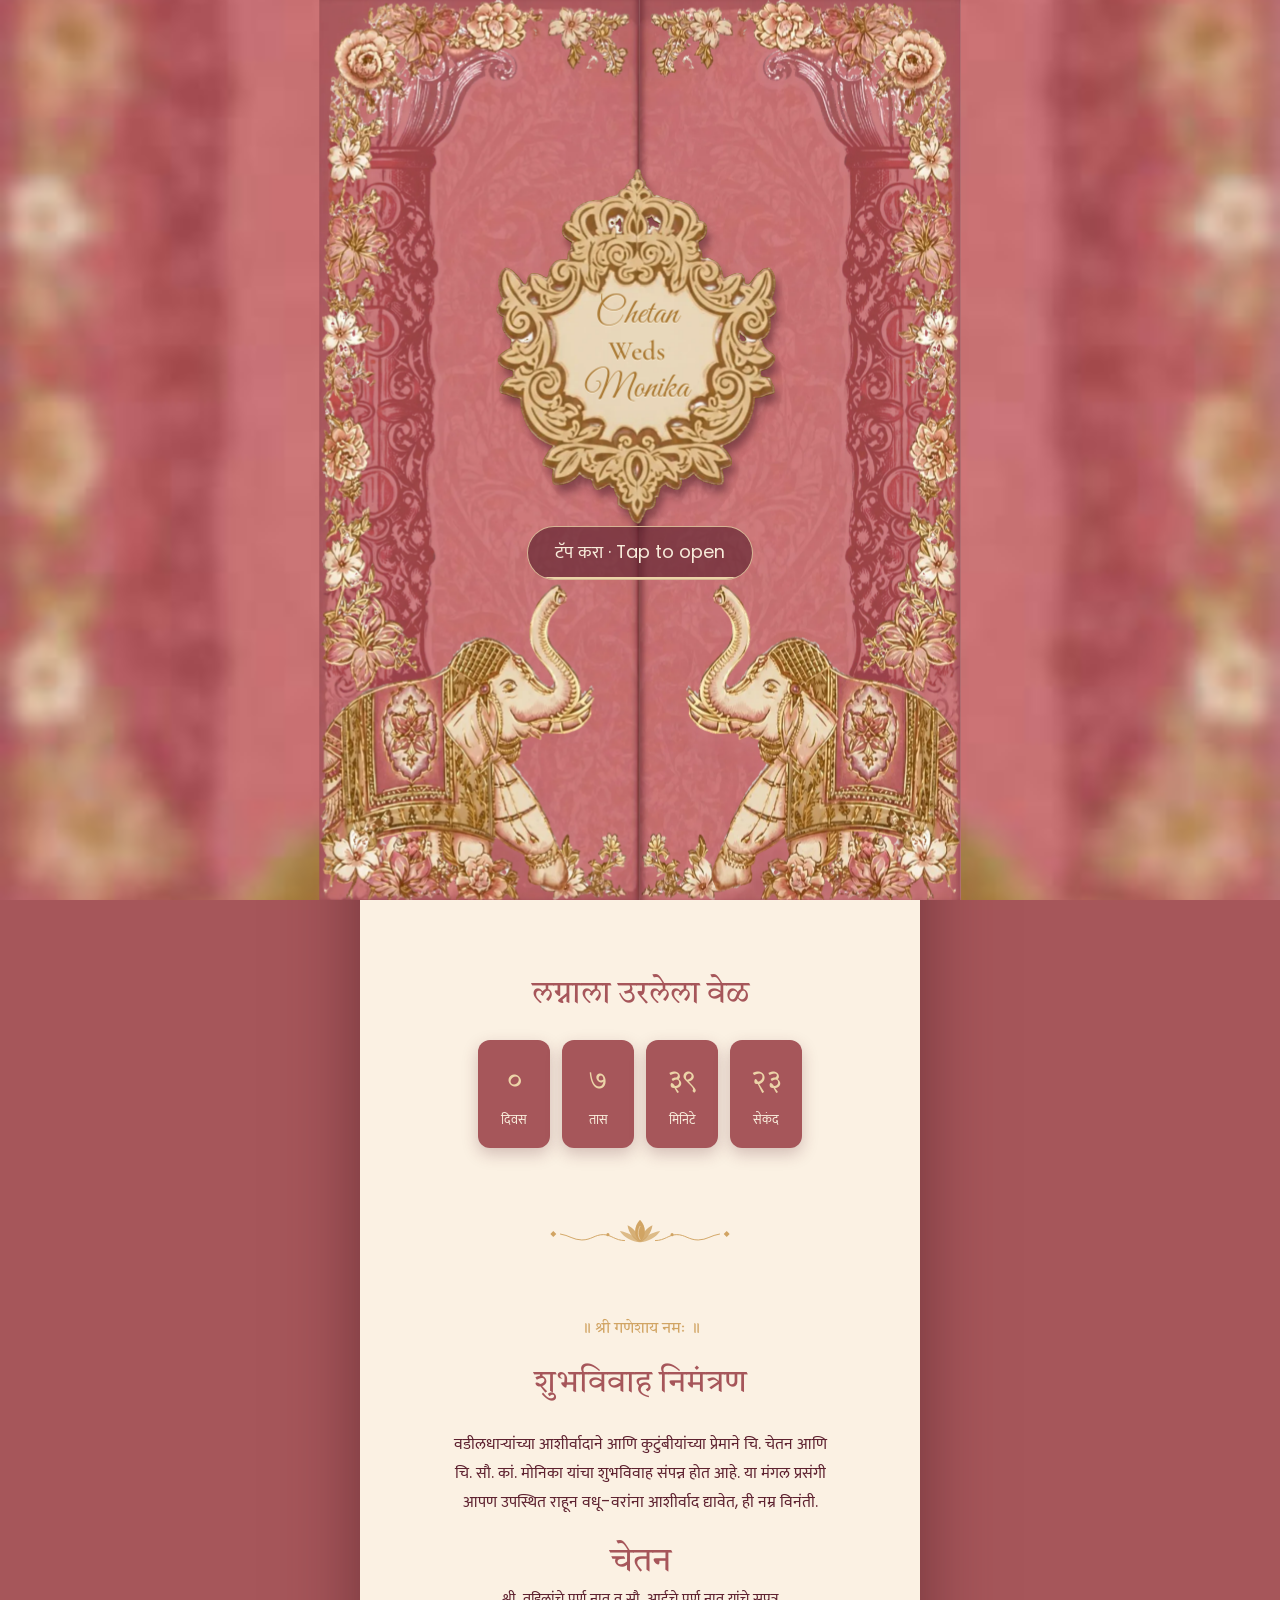
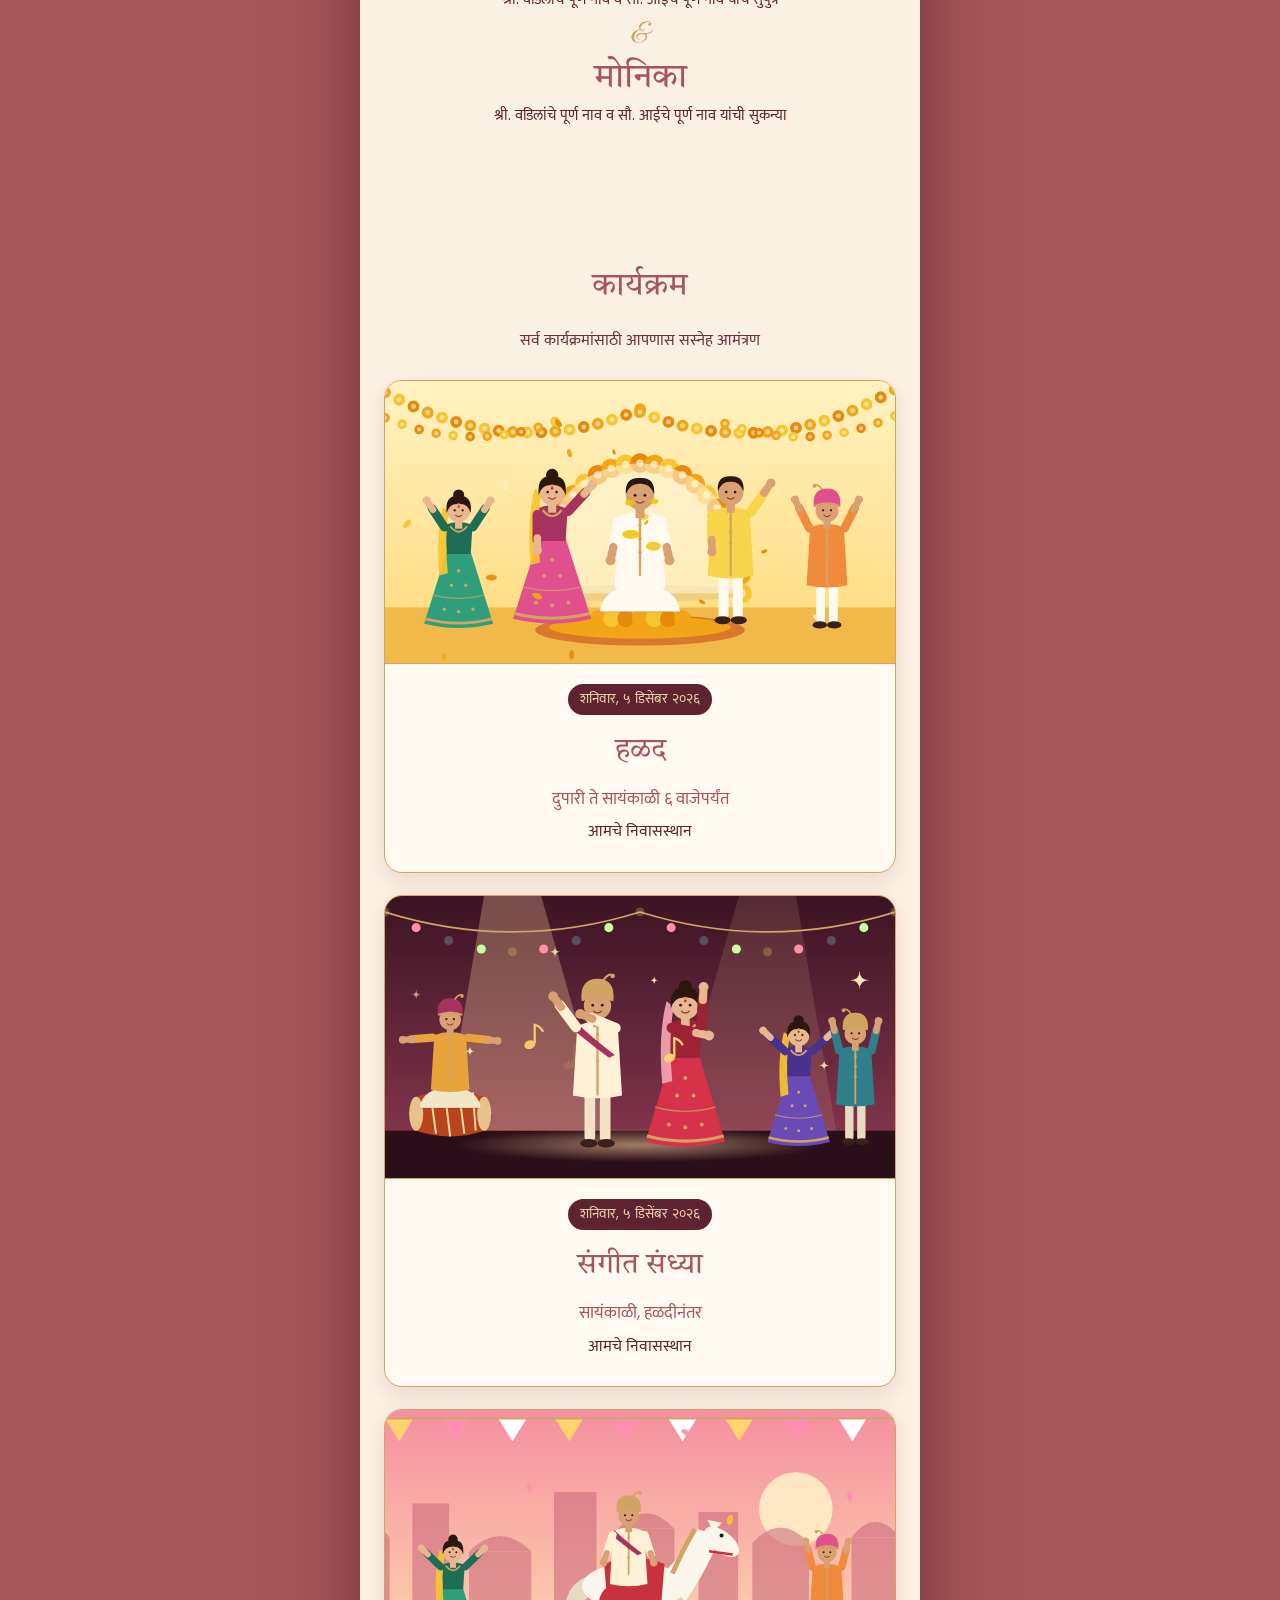
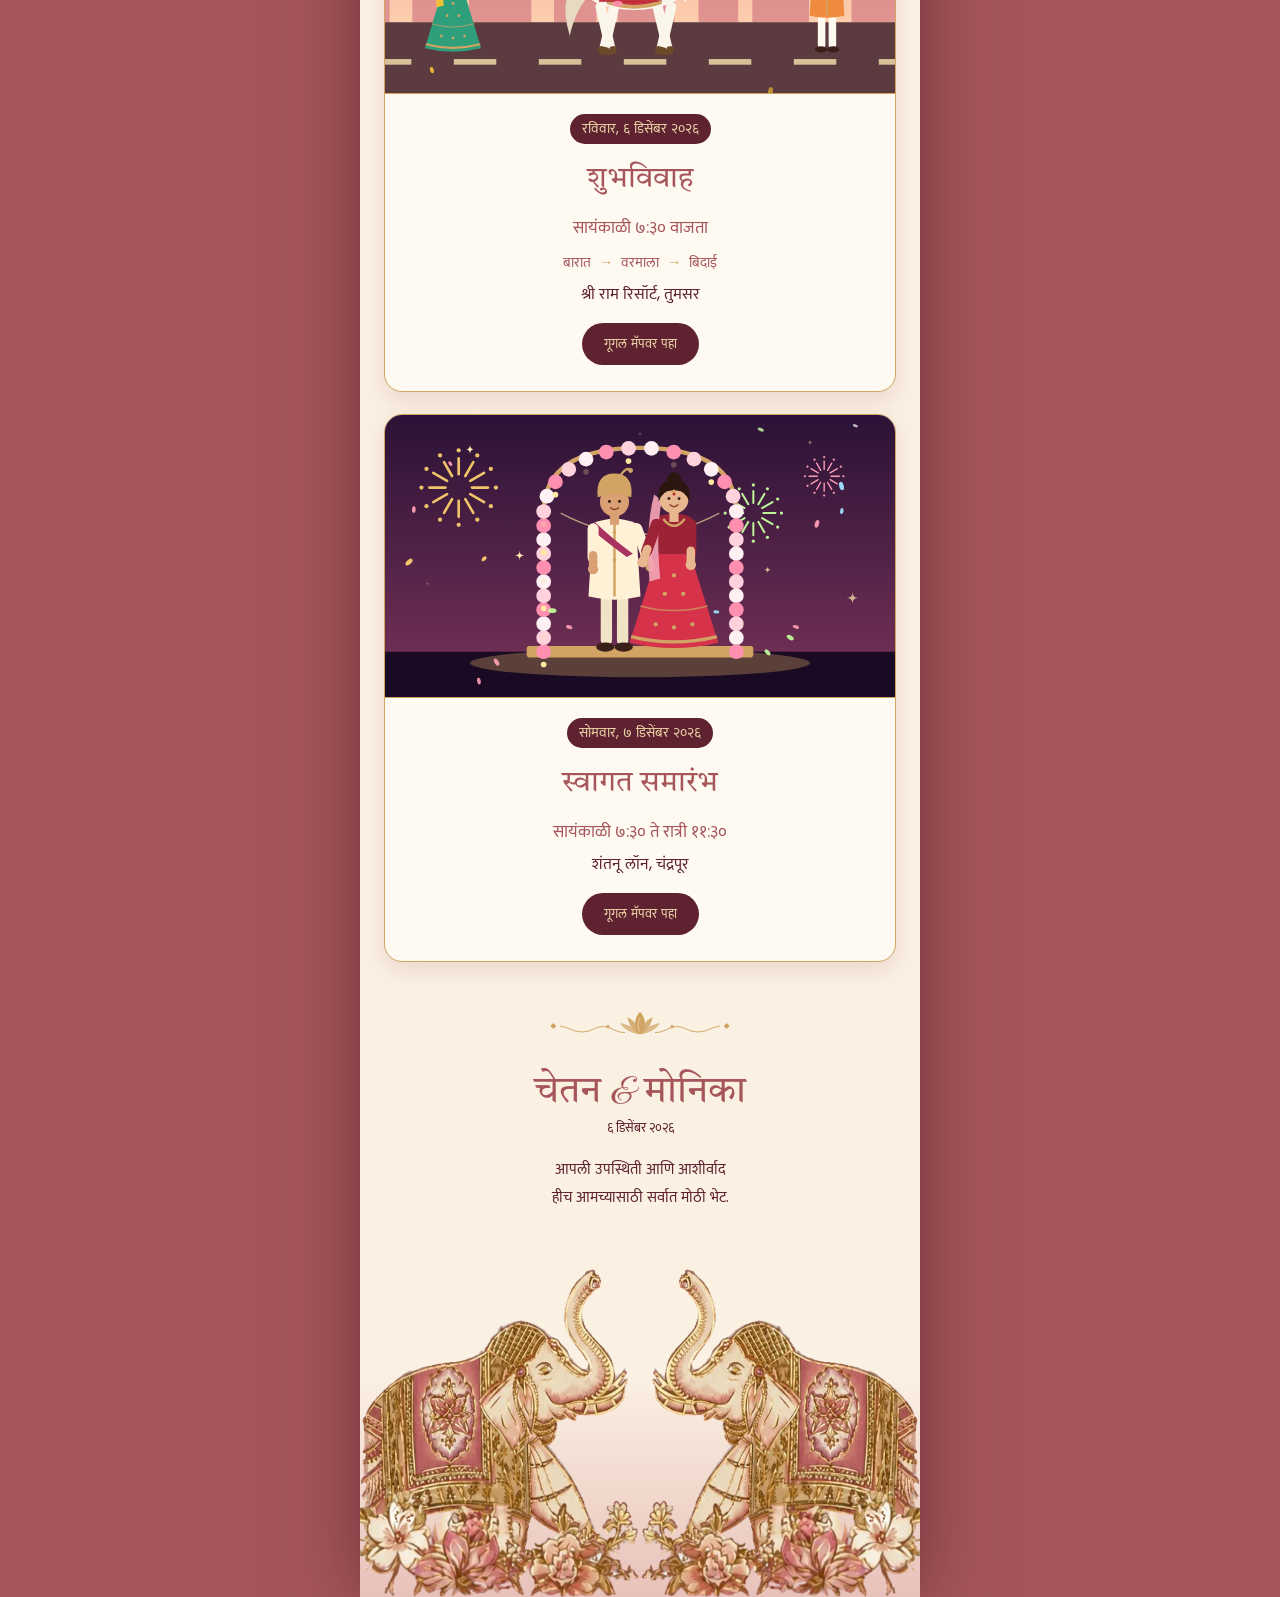
==== index.html @ 6e7591e7 "Animated vector scenes on event cards, gold name plate text, remove event icons - images/scenes/{hal" ====
<!doctype html>
<html lang="en">
	<head>
		<meta charset="UTF-8" />
		<meta
			name="viewport"
			content="width=device-width, initial-scale=1, viewport-fit=cover"
		/>
		<title>Chetan &amp; Monika | Wedding Invitation</title>
		<meta
			name="description"
			content="With joy we invite you to the wedding of Chetan and Monika, 6 December 2026, Shree Ram Resort, Tumsar."
		/>
		<meta property="og:type" content="website" />
		<meta
			property="og:title"
			content="Chetan &amp; Monika | Wedding Invitation"
		/>
		<meta
			property="og:description"
			content="With joy we invite you to the wedding of Chetan and Monika, 6 December 2026, Shree Ram Resort, Tumsar."
		/>
		<meta name="theme-color" content="#c87476" />
		<meta name="robots" content="noindex, nofollow" />
		<meta name="google" content="notranslate" />
		<link rel="stylesheet" href="style.css" />
		<!-- If script.js is missing, blocked or broken, the "js" flag is removed and the plain English page shows -->
		<script>
			document.documentElement.classList.add("js");
			document.addEventListener("DOMContentLoaded", function () {
				if (!window.inviteReady) document.documentElement.classList.remove("js");
			});
		</script>
	</head>
	<body class="locked">
		<!-- Vector pieces (SVG symbols, recolourable with CSS "color") -->
		<svg width="0" height="0" style="position: absolute" aria-hidden="true">
			<defs>
				<symbol id="crest-sil" viewBox="0 0 542 685">
					<path
						d="M0 0 C0.3 1.1 0.6 2.2 0.9 3.3 C1.3 4.7 1.8 6.2 2.2 7.6 C2.4 8.3 2.4 8.3 3.4 11.9 C5.1 16.1 7.1 18.6 10 22 C10.6 24.5 10.6 24.5 10.8 26.9 C11.8 33.1 15.3 35.3 20 39 C23.1 42.4 25.1 45.8 27 50 C27.8 49.8 28.6 49.6 29.5 49.3 C34.1 48.9 37 50.1 41.2 51.8 C47.5 54.1 53.6 56.2 60 58 C61 58.3 62 58.7 63 59 C64.7 59.2 66.4 59.3 68.1 59.4 C81.1 60.5 95.3 65.3 104 75.3 C109.6 82.3 112.1 89.3 114 98 C115.2 98.2 116.4 98.5 117.7 98.7 C122.3 100.1 124 101.3 127 105 C129.7 110.5 129.1 115.2 128 121 C125.2 127.8 122.6 131.5 116.3 135.1 C113 137 113 137 112 140 C112.5 143.1 112.5 143.1 113.3 146.6 C113.6 147.8 113.8 149 114.1 150.2 C114.4 151.1 114.7 152 115 153 C115.7 153.3 116.3 153.7 117 154 C118.8 157.6 119.3 160.8 119.6 164.8 C119.7 165.3 119.7 165.3 119.9 167.8 C119.9 168.5 119.9 169.2 120 170 C120.7 169.9 121.4 169.9 122.2 169.8 C132.8 169.2 141.4 172.7 149.6 179.4 C155.9 186 157.6 191.9 159.3 200.7 C159.9 203.7 160.8 206.2 162 209 C165.8 207.6 169.3 205.9 172.9 204 C181.1 199.9 186.9 198 196 200 C201.3 204.9 201.6 209.8 202 216.6 C202 217.4 202 218.2 202 219 C207.5 220.6 207.5 220.6 211 220 C214.3 217.1 216.6 213.6 219 210 C223.5 203.9 227.9 198.8 234.1 194.4 C236 193 236 193 238 191 C245.9 189 245.9 189 250 189 C251.8 191 251.8 191 253.6 193.7 C254.2 194.6 254.8 195.4 255.4 196.3 C261.9 207.1 261.3 221.1 258.7 233.1 C257.8 236.6 256.7 239.7 255.2 243.1 C254 246 254 246 255 250 C256 251.7 257 253.4 258 255.1 C261.7 260.9 262.4 265 262 272 C260.1 276.6 256.9 279.1 253 282 C252 282.3 251 282.7 250 283 C250.2 284.2 250.3 285.4 250.5 286.6 C251.8 299 251.8 308 244.2 318.2 C240.9 322.3 238.1 324.5 233 326 C233.7 327.3 234.3 328.6 235 330 C235.6 331.6 236.2 333.2 236.8 334.8 C240.3 343.7 246.3 348.2 254.3 353.1 C257 355 257 355 260 359 C260.1 366.8 258 370.4 253 376 C247.2 381.4 240.4 383.6 233 386 C231.9 390.7 232.3 393.5 234 398 C235.1 398.1 236.1 398.3 237.2 398.4 C238.6 398.6 240 398.8 241.4 398.9 C242.7 399.1 244.1 399.3 245.5 399.5 C249 400 249 400 251 401 C251.7 402.7 252.3 404.5 252.9 406.2 C253.9 409.3 254.9 411.8 256.6 414.5 C258.9 418.6 258.8 422.4 259 427 C258.7 427.7 258.3 428.3 258 429 C255.5 429.7 253.1 430.3 250.6 430.9 C245.7 432 241.2 433.2 236.7 435.2 C231.5 437.4 226.6 437.7 221 438 C220.9 439.2 220.9 440.4 220.8 441.7 C219 466 211.6 487.6 195 506 C194.4 506.7 193.8 507.5 193.2 508.2 C184.6 518.8 172.5 525.1 160 530 C160 534 160 534 162.1 536.1 C162.5 536.6 162.5 536.6 165 539 C176.6 554 176.6 554 177 563 C176.6 565.6 176.6 565.6 175 568 C169.6 571.2 164 573.1 158 575 C158.5 578.9 159.1 582.6 160.1 586.4 C161.2 591.9 161.8 596.6 160 601.9 C157 605 154.2 604.7 150 605 C144.6 604.4 139.3 603.2 134 602 C133 601.8 132 601.6 130.9 601.4 C121.1 599.1 112.5 593.7 106 586 C106 585 106 584 106 583 C101.7 585.4 97.8 587.9 94 591 C89.6 594.3 85.5 594.6 80 595 C80.2 595.9 80.4 596.7 80.6 597.6 C81.3 603.4 79 608.1 76 613 C72.3 614.8 70.4 614.4 66.5 613.2 C64 612.3 61.5 611.2 59 610 C57.8 609.5 56.7 609 55.5 608.4 C53 607 53 607 51 604 C45.9 605.3 43.3 607 40 611 C38.9 614.2 38 617.1 37.2 620.3 C37 621.1 36.8 622 36.5 622.8 C36 624.9 35.5 626.9 35 629 C33.7 629 32.4 629 31 629 C31 629.5 31 629.5 30.7 632.1 C29.3 645.7 29.3 645.7 24 650 C21 651.6 18.9 652 15.5 652.4 C11.2 654.4 10.9 655.7 9.2 660 C9 660.5 9 660.5 8 663.2 C7 666 7 666 5 668 C4.5 669.3 4.1 670.6 3.6 671.9 C2 676 2 676 -2 679 C-7.9 677.9 -10.1 677.2 -13.8 672.4 C-16.9 666.1 -19.8 660 -21 653 C-22.3 652.8 -23.5 652.7 -24.8 652.5 C-31.2 651 -36.8 648.2 -41 643 C-41.6 639.2 -41.5 636 -41 632.2 C-41 629 -41 629 -42.8 627 C-43.5 626.4 -44.3 625.7 -45 625 C-46.4 621.4 -47.5 617.7 -48.7 614 C-49.1 613 -49.5 612 -50 611 C-51.3 610.7 -52.6 610.3 -54 610 C-55.8 607.4 -55.8 607.4 -57 605 C-61.3 605.4 -64.2 607.3 -67.8 609.6 C-70.2 611.1 -72.6 612.3 -75.2 613.4 C-75.6 613.6 -75.6 613.6 -77.6 614.5 C-80.8 615.2 -82.2 614.6 -85 613 C-88.9 608.2 -90.4 603.1 -91 597 C-93.5 594.5 -95.2 594.4 -98.6 593.8 C-104.8 592.3 -108.1 589.9 -113 586 C-114.3 586 -115.6 586 -117 586 C-118.9 587.9 -120.8 589.8 -122.6 591.8 C-132.4 601 -145.6 604.6 -158.9 605.2 C-162 605 -162 605 -165 604 C-169.4 595.6 -166.9 584 -166 575 C-167.4 574.6 -168.7 574.1 -170.1 573.6 C-171.9 573 -173.7 572.4 -175.4 571.8 C-176.3 571.5 -177.2 571.2 -178.2 570.9 C-180.7 570 -180.7 570 -185 568 C-186.9 562.3 -184.6 558.2 -182 553 C-180.5 550.6 -179 548.3 -177.4 546 C-176 544 -176 544 -174.5 541.3 C-173 539 -173 539 -169.8 535.9 C-167 533 -167 533 -167 530 C-167.5 529.8 -167.5 529.8 -169.9 528.9 C-192.1 520.5 -209.6 505.7 -219.5 483.7 C-220.7 480.5 -221.9 477.3 -223 474 C-223.4 473 -223.7 472 -224.1 471 C-226.9 463.1 -227.7 455.3 -228.2 447 C-228.4 444.6 -228.7 442.3 -229 440 C-232.2 437.9 -233.7 437.6 -237.4 437.2 C-243.1 436.3 -247.8 434.5 -253.1 432.2 C-256 431 -258.6 430.4 -261.6 429.8 C-266 429 -266 429 -268 427 C-269.1 419.6 -267.2 415.6 -263 409.5 C-257.4 402.5 -251.8 399.2 -243 398 C-243 394 -243 390.1 -243 386 C-248 384 -248 384 -251.9 383.1 C-259.5 381.1 -266.2 377.3 -271 371 C-272 367.2 -272 363.8 -271 360 C-268.2 355.7 -264.7 353.2 -260.6 350.3 C-259.5 349.5 -258.3 348.8 -257.2 348 C-254 346 -254 346 -251.2 345 C-250.5 344.7 -249.7 344.3 -249 344 C-247.8 339.7 -247.8 339.7 -247 335 C-246.8 334.1 -246.5 333.2 -246.2 332.2 C-245.9 329.1 -246.4 327.7 -248 325 C-249.1 324.1 -250.2 323.1 -251.4 322.1 C-255 319 -256.8 316.2 -259 312 C-259.7 311.7 -260.3 311.3 -261 311 C-264.9 300.7 -263.2 292.5 -261 282 C-261.7 281.7 -262.4 281.4 -263.1 281.2 C-267.6 279.1 -270.4 277.9 -273.2 273.7 C-274.2 269 -274.4 266.6 -273 262 C-270.8 259 -268.5 256.3 -266 253.5 C-264 251 -264 251 -263 247 C-264 245.3 -265 243.6 -266 242 C-266.8 239.5 -267.5 237.1 -268.1 234.6 C-268.5 233.3 -268.8 232 -269.1 230.7 C-272.1 217.9 -271 207 -264.5 195.3 C-262.5 192.4 -260.7 190.3 -257.6 188.8 C-248.1 189.5 -241.4 197.2 -235.4 203.8 C-231.9 208 -228.8 212.4 -225.6 216.8 C-224 219 -224 219 -223 220 C-221.3 220 -219.7 220 -218 220 C-216 216 -216 216 -215.1 211.6 C-213.8 206 -212.7 203.1 -208 200 C-199.1 198.4 -192.7 201.1 -185 205.4 C-182 207 -182 207 -178 208 C-174.8 203.7 -174.4 201.9 -173.7 196.8 C-172.4 189.7 -170.9 186.1 -166 181 C-165.4 180.3 -164.9 179.7 -164.3 179 C-157.9 172.7 -150.3 173.1 -141.8 173 C-140.6 173 -139.3 173 -138 173 C-138 172.1 -137.9 171.2 -137.9 170.3 C-137.9 169.8 -137.9 169.8 -137.7 166.8 C-137.6 165.7 -137.6 164.5 -137.5 163.3 C-137 159.8 -136.1 157.8 -134 155 C-133.3 154.7 -132.7 154.3 -132 154 C-131.7 151.6 -131.7 151.6 -131.5 148.7 C-131.3 144.6 -130.9 142.8 -129 139 C-130 138.4 -131.1 137.7 -132.1 137.1 C-133.5 136.2 -134.9 135.3 -136.2 134.4 C-137.6 133.6 -138.9 132.7 -140.3 131.9 C-144.2 128.8 -146 126.5 -148 122 C-148.7 115 -148.1 107.9 -143.9 102.1 C-140.4 99.5 -137.2 98.8 -133 98 C-132.9 97.1 -132.8 96.2 -132.7 95.3 C-130.6 82.4 -124.3 76.1 -114.1 68.5 C-109.6 65.3 -105.5 63.4 -100.1 61.9 C-99 61.5 -97.8 61.2 -96.6 60.9 C-90.6 59.4 -85.2 58.9 -79.1 59.2 C-72.5 59.3 -69.4 57.8 -64 54 C-58.5 52.2 -52.9 51.1 -47.2 50.4 C-41.8 48.6 -40.7 46 -37.8 41.3 C-35.2 37.9 -31.9 37.4 -28 36 C-26.2 32.4 -26.2 32.4 -25 29 C-23.7 28.3 -22.4 27.7 -21 27 C-20.5 25.7 -20.1 24.4 -19.6 23 C-19.1 21.7 -18.6 20.4 -18 19 C-17 18.8 -16.1 18.5 -15.1 18.3 C-12 17 -12 17 -10.4 13.3 C-10.2 12.6 -10.2 12.6 -9.2 8.9 C-8.5 6.3 -7.8 3.6 -7 1 C-5 0 -5 0 0 0 Z M22 89 C21.3 89.7 20.7 90.3 20 91 C18 91.4 16 91.7 14 92 C14 93.7 14 95.3 14 97 C14.7 97.7 15.3 98.3 16 99 C16.6 101.7 16.6 101.7 17.1 104.9 C17.3 105.9 17.5 107 17.6 108.1 C18 111 18 111 18 115 C19 115 20 115 21 115 C21.3 113.8 21.3 113.8 23 108 C25.5 109 28.1 110 30.6 111.1 C33 112 33 112 37 112 C38.1 107.2 38.1 107.2 37 105 C38 105 39 105 40 105 C39 102 39 102 36.6 100.6 C35.7 100.2 34.7 99.7 33.7 99.2 C28.6 96.6 26.3 94.4 24 89 C23.3 89 22.7 89 22 89 Z M-39 93 C-42 97 -42 97 -42 99 C-43.3 99.3 -44.6 99.7 -46 100 C-46 102.3 -46 104.6 -46 107 C-45.6 107.1 -45.6 107.1 -43.6 107.3 C-41 108 -41 108 -39 111 C-39.9 114.7 -39.9 114.7 -41 118 C-40.3 118.7 -39.7 119.3 -39 120 C-37.7 119.7 -36.4 119.3 -35 119 C-34.7 116 -34.5 113 -34.3 109.9 C-34.2 109.1 -34.2 108.2 -34.1 107.4 C-33.7 101.8 -34.4 98 -37 93 C-37.7 93 -38.3 93 -39 93 Z M-55 99 C-55.3 100.3 -55.7 101.6 -56 103 C-55.7 103.5 -55.7 103.5 -54 106 C-52.3 105.7 -50.7 105.3 -49 105 C-49.3 103.3 -49.7 101.7 -50 100 C-51.7 99.7 -53.3 99.3 -55 99 Z M192 313 C191.4 323.7 191.4 323.7 193.6 328.2 C196.9 330.6 199 330.5 203 330 C205 328 205 328 205.1 325.2 C203.6 320.7 200.8 318.8 197 316 C196.3 316 195.7 316 195 316 C195 315 195 314 195 313 C194 313 193 313 192 313 Z M-217 325 C-217 326 -217 327 -217 328 C-216 327.7 -215 327.3 -214 327 C-214 326.3 -214 325.7 -214 325 C-215 325 -216 325 -217 325 Z "
						fill="currentColor"
						transform="translate(277,3)"
					/>
				</symbol>
				<symbol id="lotus" viewBox="0 0 320 44">
					<g fill="currentColor">
						<path d="M160 3 C171 15 171 30 160 41 C149 30 149 15 160 3Z" />
						<path
							d="M160 41 C150 36 141 26 139 12 C150 17 157 27 160 41Z"
							opacity=".85"
						/>
						<path
							d="M160 41 C170 36 179 26 181 12 C170 17 163 27 160 41Z"
							opacity=".85"
						/>
						<path
							d="M160 41 C147 40 134 34 126 22 C139 24 152 31 160 41Z"
							opacity=".7"
						/>
						<path
							d="M160 41 C173 40 186 34 194 22 C181 24 168 31 160 41Z"
							opacity=".7"
						/>
						<circle cx="106" cy="28" r="2.6" />
						<circle cx="214" cy="28" r="2.6" />
						<path d="M14 22 l5 5 -5 5 -5 -5z" />
						<path d="M306 22 l5 5 -5 5 -5 -5z" />
					</g>
					<g
						fill="none"
						stroke="currentColor"
						stroke-width="1.6"
						stroke-linecap="round"
					>
						<path
							d="M134 38 C118 38 112 28 98 28 C84 28 78 37 62 37 C48 37 40 29 26 27"
						/>
						<path
							d="M186 38 C202 38 208 28 222 28 C236 28 242 37 258 37 C272 37 280 29 294 27"
						/>
						<path
							d="M160 14 C156 22 156 30 160 36"
							stroke="#fbf1e3"
							stroke-width="1.1"
							opacity=".75"
						/>
					</g>
				</symbol>
			</defs>
		</svg>

		<!-- ================= COVER: two thick doors, opening from the middle =================
     Every layer is one of your Canva elements, placed where it sits in your design.
     Opens on tap, or by itself 5 seconds after the artwork has loaded. -->
		<div
			class="gate"
			id="gate"
			role="button"
			tabindex="0"
			aria-label="Tap to open the wedding invitation of Chetan and Monika"
		>
			<div class="gate-bg"></div>
			<div class="stage">
				<div class="door left">
					<div class="face front">
						<img
							class="bg"
							src="images/door-bg-l.webp"
							alt=""
							draggable="false"
							decoding="async"
						/>
						<img
							class="el"
							src="images/pillar-l.webp"
							alt=""
							draggable="false"
							decoding="async"
							style="left: 0.161%; top: 0%; width: 70%"
						/>
						<img
							class="el"
							src="images/spray-l-top.webp"
							alt=""
							draggable="false"
							decoding="async"
							style="left: 70.645%; top: 0.858%; width: 26.613%"
						/>
						<img
							class="el"
							src="images/spray-l-bot.webp"
							alt=""
							draggable="false"
							decoding="async"
							style="left: 68.387%; top: 92.162%; width: 27.903%"
						/>
						<img
							class="el"
							src="images/garland-l.webp"
							alt=""
							draggable="false"
							decoding="async"
							style="left: 0%; top: 0.801%; width: 30.968%"
						/>
						<img
							class="el"
							src="images/elephant-l.webp"
							alt=""
							draggable="false"
							decoding="async"
							style="left: 0%; top: 64.645%; width: 86.129%"
						/>
						<img
							class="el"
							src="images/flowers-bl.webp"
							alt=""
							draggable="false"
							decoding="async"
							style="left: 0%; top: 90.732%; width: 62.903%"
						/>
						<i class="shade"></i>
					</div>
					<div class="face back"></div>
					<div class="edge"></div>
				</div>
				<div class="door right">
					<div class="face front">
						<img
							class="bg"
							src="images/door-bg-r.webp"
							alt=""
							draggable="false"
							decoding="async"
						/>
						<img
							class="el"
							src="images/pillar-r.webp"
							alt=""
							draggable="false"
							decoding="async"
							style="left: 29.839%; top: 0%; width: 70%"
						/>
						<img
							class="el"
							src="images/spray-r-top.webp"
							alt=""
							draggable="false"
							decoding="async"
							style="left: 2.742%; top: 0.858%; width: 26.613%"
						/>
						<img
							class="el"
							src="images/spray-r-bot.webp"
							alt=""
							draggable="false"
							decoding="async"
							style="left: -0.161%; top: 92.162%; width: 28.065%"
						/>
						<img
							class="el"
							src="images/garland-r.webp"
							alt=""
							draggable="false"
							decoding="async"
							style="left: 69.032%; top: 0.801%; width: 30.968%"
						/>
						<img
							class="el"
							src="images/elephant-r.webp"
							alt=""
							draggable="false"
							decoding="async"
							style="left: 13.871%; top: 64.645%; width: 86.129%"
						/>
						<img
							class="el"
							src="images/flowers-br.webp"
							alt=""
							draggable="false"
							decoding="async"
							style="left: 37.097%; top: 90.732%; width: 62.903%"
						/>
						<i class="shade"></i>
					</div>
					<div class="face back"></div>
					<div class="edge"></div>
					<!-- NAME PLATE: a child of the RIGHT door, so it swings with that door and is never cut in half -->
					<div
						class="crest"
						style="
							left: -44.677%;
							top: 19.05%;
							width: 87.419%;
							aspect-ratio: 542/685;
						"
					>
						<svg class="sil shadow" viewBox="0 0 542 685" aria-hidden="true">
							<use href="#crest-sil" />
						</svg>
						<svg class="sil s1" viewBox="0 0 542 685" aria-hidden="true">
							<use href="#crest-sil" /></svg
						><svg class="sil s2" viewBox="0 0 542 685" aria-hidden="true">
							<use href="#crest-sil" /></svg
						><svg class="sil s3" viewBox="0 0 542 685" aria-hidden="true">
							<use href="#crest-sil" /></svg
						><svg class="sil s4" viewBox="0 0 542 685" aria-hidden="true">
							<use href="#crest-sil" /></svg
						><svg class="sil s5" viewBox="0 0 542 685" aria-hidden="true">
							<use href="#crest-sil" />
						</svg>
						<img
							class="top"
							src="images/crest.webp"
							alt=""
							draggable="false"
							decoding="async"
						/>
						<!-- text on the name plate (English only, not translated) -->
						<div class="plate">
							<span>Chetan</span>
							<em>Weds</em>
							<span>Monika</span>
						</div>
					</div>
				</div>

				<p class="tap"><span data-i18n="tap">Tap to open</span></p>
			</div>
		</div>

		<!-- LANGUAGE BAR: shown by script.js only when data/content.json has loaded -->
		<nav class="langbar" id="langbar" hidden aria-label="Language">
			<button type="button" data-l="mr" lang="mr">मराठी<i></i></button>
			<button type="button" data-l="en" lang="en">English<i></i></button>
			<button type="button" data-l="hi" lang="hi">हिन्दी<i></i></button>
		</nav>

		<!-- MUSIC: put your audio file at music/invitation.mp3. The button only appears if the file exists. -->
		<audio id="music" src="music/invitation.mp3" loop preload="metadata"></audio>
		<button type="button" class="music" id="musicBtn" hidden aria-label="Music on or off" aria-pressed="false">
			<svg viewBox="0 0 24 24" aria-hidden="true">
				<path d="M3 9v6h4l5 4V5L7 9H3z" fill="currentColor" />
				<path class="wave" d="M15.5 8.5a5 5 0 0 1 0 7M18.2 6a8.5 8.5 0 0 1 0 12" fill="none" stroke="currentColor" stroke-width="1.8" stroke-linecap="round" />
				<path class="mute" d="M4 4l16 16" fill="none" stroke="currentColor" stroke-width="2" stroke-linecap="round" />
			</svg>
		</button>

		<main class="site">
			<!-- ================= HOME ================= -->
			<header class="hero">
				<div class="scene" aria-hidden="true">
					<img
						class="d g-l"
						src="images/garland-l.webp"
						alt=""
						decoding="async"
					/>
					<img
						class="d g-r"
						src="images/garland-r.webp"
						alt=""
						decoding="async"
					/>
					<div class="d crown">
						<img src="images/spray-l-top.webp" alt="" decoding="async" /><img
							src="images/spray-r-top.webp"
							alt=""
							decoding="async"
						/>
					</div>
					<div class="d roots">
						<img src="images/spray-l-bot.webp" alt="" decoding="async" /><img
							src="images/spray-r-bot.webp"
							alt=""
							decoding="async"
						/>
					</div>
					<img
						class="d f-l"
						src="images/flowers-bl.webp"
						alt=""
						decoding="async"
					/>
					<img
						class="d f-r"
						src="images/flowers-br.webp"
						alt=""
						decoding="async"
					/>
				</div>

				<div class="hero-content fx">
					<p class="eyebrow rise" style="--d: 1.3s" data-i18n="eyebrow">With the blessings of our families</p>
					<h1 class="rise" style="--d: 1.8s"><span data-i18n="groom">Chetan</span> <span class="amp">&amp;</span> <span data-i18n="bride">Monika</span></h1>
					<p class="date rise" style="--d: 2s" data-i18n="date">6 December 2026</p>
					<svg class="lotus rise" style="--d: 2.2s" aria-hidden="true"><use href="#lotus" /></svg>
					<p class="scroll-hint rise" style="--d: 2.6s" data-i18n="scroll">Scroll down ↓</p>
				</div>
			</header>

			<!-- COUNTDOWN (the date comes from data/content.json; data-date is the fallback) -->
			<section class="section reveal">
				<div class="fx">
					<h2 data-i18n="countTitle">Counting down to our big day</h2>
					<div class="countdown" id="countdown" data-date="2026-12-06T19:30:00+05:30">
						<div><b id="d">0</b><small data-i18n="days">Days</small></div>
						<div><b id="h">0</b><small data-i18n="hours">Hours</small></div>
						<div><b id="m">0</b><small data-i18n="mins">Mins</small></div>
						<div><b id="s">0</b><small data-i18n="secs">Secs</small></div>
					</div>
				</div>
			</section>

			<svg class="lotus divider" aria-hidden="true"><use href="#lotus" /></svg>

			<!-- INVITATION TEXT -->
			<section class="section reveal">
				<div class="fx">
					<p class="invocation" data-i18n="invocation">|| Shree Ganeshaya Namah ||</p>
					<h2 data-i18n="inviteTitle">You are invited</h2>
					<p class="lead" data-i18n="inviteBody">With the blessings of our elders and the love of our families, the wedding of Chetan and Monika will be solemnised. We warmly invite you to join us and bless the couple on this auspicious occasion.</p>
					<!-- the two families: replace the placeholder names in data/content.json and here -->
					<div class="families">
						<div class="person">
							<p class="who" data-i18n="groom">Chetan</p>
							<p class="of" data-i18n="groomParents">Son of Mr. Father's Full Name &amp; Mrs. Mother's Full Name</p>
						</div>
						<p class="and"><span class="amp">&amp;</span></p>
						<div class="person">
							<p class="who" data-i18n="bride">Monika</p>
							<p class="of" data-i18n="brideParents">Daughter of Mr. Father's Full Name &amp; Mrs. Mother's Full Name</p>
						</div>
					</div>
				</div>
			</section>

			<!-- EVENTS: one card per event. Add or remove a whole <article> to change the list. -->
			<section class="section events">
				<div class="fx">
					<h2 data-i18n="celebTitle">Celebrations</h2>
					<p class="sub" data-i18n="celebSub">Join us for all the celebrations</p>
				<article class="card reveal">
					<!-- animated vector scene: images/scenes/haldi.svg -->
					<img class="card-art" src="images/scenes/haldi.svg" alt="Haldi: the groom sits among marigolds while family applies haldi and dances" loading="lazy" decoding="async" />
					<div class="card-body">
						<span class="tag" data-i18n="haldiDate">Saturday, 5 December 2026</span>
						<h3 data-i18n="haldiTitle">Haldi</h3>
						<p class="time" data-i18n="haldiTime">Afternoon till 6:00 PM</p>
						<p class="venue" data-i18n="haldiVenue">Our home</p>
					</div>
				</article>
				<article class="card reveal">
					<!-- animated vector scene: images/scenes/sangeet.svg -->
					<img class="card-art" src="images/scenes/sangeet.svg" alt="Sangeet: the couple and family dancing to the dholak" loading="lazy" decoding="async" />
					<div class="card-body">
						<span class="tag" data-i18n="sangeetDate">Saturday, 5 December 2026</span>
						<h3 data-i18n="sangeetTitle">Sangeet</h3>
						<p class="time" data-i18n="sangeetTime">Evening, after Haldi</p>
						<p class="venue" data-i18n="sangeetVenue">Our home</p>
					</div>
				</article>
				<article class="card reveal">
					<!-- animated vector scene: images/scenes/wedding.svg -->
					<img class="card-art" src="images/scenes/wedding.svg" alt="Wedding: the baraat, the varmala and the bidai" loading="lazy" decoding="async" />
					<div class="card-body">
						<span class="tag" data-i18n="weddingDate">Sunday, 6 December 2026</span>
						<h3 data-i18n="weddingTitle">Wedding</h3>
						<p class="time" data-i18n="weddingTime">7:30 PM</p>
						<p class="steps"><span data-i18n="baraat">Baraat</span><i>&rarr;</i><span data-i18n="varmala">Varmala</span><i>&rarr;</i><span data-i18n="bidai">Bidai</span></p>
						<p class="venue" data-i18n="weddingVenue">Shree Ram Resort, Tumsar</p>
					<a class="btn small" href="https://www.google.com/maps/place/Shree+Ram+Resort/@21.3552936,79.7092321,17z/data=!4m9!3m8!1s0x3a2b230001a563b7:0x4e19f1251ca8193e!5m2!4m1!1i2!8m2!3d21.3552936!4d79.711807!16s%2Fg%2F11y3mwjn7y?entry=ttu&g_ep=EgoyMDI2MDkzMC4wIKXMDSoASAFQAw%3D%3D" target="_blank" rel="noopener" data-i18n="mapLabel">View on Google Maps</a>
					</div>
				</article>
				<article class="card reveal">
					<!-- animated vector scene: images/scenes/reception.svg -->
					<img class="card-art" src="images/scenes/reception.svg" alt="Reception: the couple on stage under a floral arch" loading="lazy" decoding="async" />
					<div class="card-body">
						<span class="tag" data-i18n="receptionDate">Monday, 7 December 2026</span>
						<h3 data-i18n="receptionTitle">Reception</h3>
						<p class="time" data-i18n="receptionTime">7:30 PM to 11:30 PM</p>
						<p class="venue" data-i18n="receptionVenue">Shantanu Lawn, Chandrapur</p>
					<a class="btn small" href="https://www.google.com/maps/search/?api=1&query=Shantanu+Lawn+Chandrapur" target="_blank" rel="noopener" data-i18n="mapLabel">View on Google Maps</a>
					</div>
				</article>
				</div>
			</section>

			<svg class="lotus divider" aria-hidden="true"><use href="#lotus" /></svg>

			<!-- CLOSING -->
			<footer class="closing">
				<div class="closing-text reveal">
					<div class="fx">
						<p class="sign"><span data-i18n="groom">Chetan</span> <span class="amp">&amp;</span> <span data-i18n="bride">Monika</span></p>
						<p class="small-date" data-i18n="date">6 December 2026</p>
						<p class="thanks" data-i18n="closing">Your presence and blessings are the greatest gift.</p>
					</div>
				</div>
				<div class="herd reveal" aria-hidden="true">
					<img
						class="e-l"
						src="images/elephant-l.webp"
						alt=""
						loading="lazy"
						decoding="async"
					/>
					<img
						class="e-r"
						src="images/elephant-r.webp"
						alt=""
						loading="lazy"
						decoding="async"
					/>
					<div class="roots">
						<img src="images/spray-l-bot.webp" alt="" loading="lazy" /><img
							src="images/spray-r-bot.webp"
							alt=""
							loading="lazy"
						/>
					</div>
					<img
						class="f-l"
						src="images/flowers-bl.webp"
						alt=""
						loading="lazy"
						decoding="async"
					/>
					<img
						class="f-r"
						src="images/flowers-br.webp"
						alt=""
						loading="lazy"
						decoding="async"
					/>
				</div>
			</footer>
		</main>

		<script src="script.js"></script>
	</body>
</html>
---- style.css ----
/* ============================================================
   Fonts (self-hosted, so the page looks the same everywhere)
   ============================================================ */
@font-face {
	font-family: "Cormorant Garamond";
	font-weight: 600;
	font-style: normal;
	font-display: swap;
	src: url("fonts/cormorant-garamond-latin-600-normal.woff2")
		format("woff2");
}
@font-face {
	font-family: "Cormorant Garamond";
	font-weight: 700;
	font-style: normal;
	font-display: swap;
	src: url("fonts/cormorant-garamond-latin-700-normal.woff2")
		format("woff2");
}
@font-face {
	font-family: "Great Vibes";
	font-weight: 400;
	font-style: normal;
	font-display: swap;
	src: url("fonts/great-vibes-latin-400-normal.woff2") format("woff2");
}
@font-face {
	font-family: "Poppins";
	font-weight: 300;
	font-style: normal;
	font-display: swap;
	src: url("fonts/poppins-latin-300-normal.woff2") format("woff2");
}
@font-face {
	font-family: "Poppins";
	font-weight: 400;
	font-style: normal;
	font-display: swap;
	src: url("fonts/poppins-latin-400-normal.woff2") format("woff2");
}

/* Marathi and Hindi (Devanagari) */
@font-face {
	font-family: "Mukta";
	font-weight: 400;
	font-style: normal;
	font-display: swap;
	src: url("fonts/mukta-devanagari-400-normal.woff2") format("woff2");
	unicode-range:
		U+0900-097F, U+1CD0-1CF9, U+200C-200D, U+20A8, U+20B9, U+25CC,
		U+A830-A839, U+A8E0-A8FF;
}
@font-face {
	font-family: "Mukta";
	font-weight: 600;
	font-style: normal;
	font-display: swap;
	src: url("fonts/mukta-devanagari-600-normal.woff2") format("woff2");
	unicode-range:
		U+0900-097F, U+1CD0-1CF9, U+200C-200D, U+20A8, U+20B9, U+25CC,
		U+A830-A839, U+A8E0-A8FF;
}
@font-face {
	font-family: "Tiro Devanagari Marathi";
	font-weight: 400;
	font-style: normal;
	font-display: swap;
	src: url("fonts/tiro-devanagari-marathi-devanagari-400-normal.woff2")
		format("woff2");
	unicode-range:
		U+0900-097F, U+1CD0-1CF9, U+200C-200D, U+20A8, U+20B9, U+25CC,
		U+A830-A839, U+A8E0-A8FF;
}
@font-face {
	font-family: "Tiro Devanagari Hindi";
	font-weight: 400;
	font-style: normal;
	font-display: swap;
	src: url("fonts/tiro-devanagari-hindi-devanagari-400-normal.woff2")
		format("woff2");
	unicode-range:
		U+0900-097F, U+1CD0-1CF9, U+200C-200D, U+20A8, U+20B9, U+25CC,
		U+A830-A839, U+A8E0-A8FF;
}

/* ============================================================
   Colours, taken from the card
   ============================================================ */
:root {
	--rose: #c87476;
	--rose-deep: #a6565a;
	--wine: #5e2230;
	--gold: #d1a463;
	--gold-light: #ecd4a8;
	--cream: #f8ecdb;
	--paper: #fbf1e3;

	/* fonts change with the language (html lang="mr" | "en" | "hi") */
	--f-body: "Poppins", sans-serif;
	--f-head: "Cormorant Garamond", serif;
	--f-script: "Great Vibes", cursive;

	/* the card artwork is 1240 x 1748 */
	--ratio: 0.7094;
	--cw: min(
		100vw,
		calc(100vh * var(--ratio))
	); /* card width that fits the screen */
}
@supports (height: 100svh) {
	:root {
		--cw: min(100vw, calc(100svh * var(--ratio)));
	}
}

* {
	box-sizing: border-box;
	margin: 0;
	padding: 0;
}
html {
	scroll-behavior: smooth;
}

body {
	font-family: var(--f-body);
	font-weight: 300;
	line-height: 1.6;
	color: var(--wine);
	background: var(--rose-deep) url("images/cover-bg.jpg") center / cover
		fixed;
	overflow-x: hidden;
}
h1,
h2,
h3 {
	font-family: var(--f-head);
	font-weight: 600;
}
img {
	-webkit-user-drag: none;
	user-select: none;
}

/* ============================================================
   COVER: two thick doors
   ============================================================ */
body.locked {
	overflow: hidden;
	height: 100vh;
}
@supports (height: 100svh) {
	body.locked {
		height: 100svh;
	}
}

.gate {
	position: fixed;
	inset: 0;
	z-index: 100;
	cursor: pointer;
	overflow: hidden;
	-webkit-tap-highlight-color: transparent;
	touch-action: manipulation;
}
.gate.open {
	pointer-events: none;
}
.gate:focus-visible {
	outline: 3px solid var(--gold);
	outline-offset: -6px;
}

/* blurred copy of the cover fills any space around the card */
.gate-bg {
	position: absolute;
	inset: 0;
	background: var(--rose-deep) url("images/cover-bg.jpg") center / cover;
	transition: opacity 1s ease 0.5s;
}
.gate.open .gate-bg {
	opacity: 0;
}

/* the card, sized to fit the screen. "perspective" is what makes the doors look 3D */
.stage {
	position: absolute;
	inset: 0;
	margin: auto;
	width: var(--cw);
	height: calc(var(--cw) / var(--ratio));
	perspective: calc(var(--cw) * 3.2);
	perspective-origin: 50% 50%;
	opacity: 0;
	transition:
		opacity 0.7s ease,
		transform 3s cubic-bezier(0.4, 0.05, 0.2, 1);
}
.gate.ready .stage {
	opacity: 1;
}
.gate.open .stage {
	transform: scale(1.1);
}

/* ---------- one door = front + back + inner edge (that is its thickness) ---------- */
.door {
	position: absolute;
	top: 0;
	width: 50%;
	height: 100%;
	transform-style: preserve-3d;
	--t: calc(var(--cw) * 0.034); /* door thickness */
	--lift: calc(
		var(--cw) * 0.0034
	); /* thickness of the name plate, per layer */
	transition: transform 2.8s cubic-bezier(0.6, 0.02, 0.2, 1) 0.1s;
	will-change: transform;
}
/* hinged on the OUTER edges, so the gap opens in the middle */
.door.left {
	left: 0;
	transform-origin: 0 50%;
}
.door.right {
	right: 0;
	transform-origin: 100% 50%;
}

/* doors swing toward the viewer, so you see the thick inner edge as they open */
.gate.open .door.left {
	transform: rotateY(-104deg);
}
.gate.open .door.right {
	transform: rotateY(104deg);
}

.face,
.edge {
	position: absolute;
	backface-visibility: hidden;
	-webkit-backface-visibility: hidden;
}

.front {
	inset: 0;
	overflow: hidden;
	background: #a85a5e;
	transform: translateZ(calc(var(--t) / 2));
}
.front .bg {
	position: absolute;
	inset: 0;
	width: 100%;
	height: 100%;
	display: block;
}
.front .el {
	position: absolute;
	height: auto;
	display: block;
}

/* soft bevel along the middle seam, so closed doors read as two slabs */
.front::after {
	content: "";
	position: absolute;
	inset: 0;
	pointer-events: none;
}
.left .front::after {
	box-shadow: inset calc(var(--cw) * -0.006) 0 calc(var(--cw) * 0.008)
		rgba(60, 8, 22, 0.38);
}
.right .front::after {
	box-shadow: inset calc(var(--cw) * 0.006) 0 calc(var(--cw) * 0.008)
		rgba(60, 8, 22, 0.38);
}

/* inside of the door (seen once it has swung past 90 degrees) */
.back {
	inset: 0;
	transform: rotateY(180deg) translateZ(calc(var(--t) / 2));
	background-size: 100% 100%;
}
.left .back {
	background-image:
		linear-gradient(rgba(48, 8, 20, 0.62), rgba(48, 8, 20, 0.62)),
		url("images/door-bg-l.webp");
}
.right .back {
	background-image:
		linear-gradient(rgba(48, 8, 20, 0.62), rgba(48, 8, 20, 0.62)),
		url("images/door-bg-r.webp");
}

/* the thickness: a gilded edge along the middle */
.edge {
	top: 0;
	height: 100%;
	width: var(--t);
	background: linear-gradient(
		90deg,
		#5a2230 0%,
		#a95f69 20%,
		#e8cf9f 48%,
		#f3e2bd 52%,
		#a95f69 80%,
		#5a2230 100%
	);
}
.left .edge {
	right: calc(var(--t) / -2);
	transform: rotateY(90deg);
}
.right .edge {
	left: calc(var(--t) / -2);
	transform: rotateY(-90deg);
}

/* the door darkens as it turns away from the light */
.shade {
	position: absolute;
	inset: 0;
	pointer-events: none;
	opacity: 0;
	transition: opacity 2.5s ease 0.1s;
}
.left .shade {
	background: linear-gradient(
		90deg,
		rgba(40, 6, 18, 0.1),
		rgba(40, 6, 18, 0.78)
	);
}
.right .shade {
	background: linear-gradient(
		270deg,
		rgba(40, 6, 18, 0.1),
		rgba(40, 6, 18, 0.78)
	);
}
.gate.open .shade {
	opacity: 1;
}

/* ---------- name plate: child of the RIGHT door, built from stacked layers ---------- */
.crest {
	position: absolute;
	transform-style: preserve-3d;
	transform: translateZ(calc(var(--t) / 2 + var(--lift) * 0.6));
	pointer-events: none;
}
.crest > * {
	position: absolute;
	left: 0;
	top: 0;
	width: 100%;
	height: 100%;
	display: block;
	backface-visibility: hidden;
	-webkit-backface-visibility: hidden;
}
.crest .sil.s1 {
	color: #3f2a0e;
	transform: translateZ(calc(var(--lift) * 0));
}
.crest .sil.s2 {
	color: #543912;
	transform: translateZ(calc(var(--lift) * 1));
}
.crest .sil.s3 {
	color: #6c4c18;
	transform: translateZ(calc(var(--lift) * 2));
}
.crest .sil.s4 {
	color: #85622a;
	transform: translateZ(calc(var(--lift) * 3));
}
.crest .sil.s5 {
	color: #9c7a3a;
	transform: translateZ(calc(var(--lift) * 4));
}
.crest .top {
	transform: translateZ(calc(var(--lift) * 5));
}
.crest .shadow {
	color: #2a0612;
	opacity: 0.42;
	filter: blur(calc(var(--cw) * 0.007));
	transform: translate3d(
		calc(var(--cw) * 0.006),
		calc(var(--cw) * 0.013),
		calc(var(--lift) * -0.4)
	);
}

/* names on the name plate: "Chetan weds Monika" */
.crest .plate {
	left: 50%;
	top: 51.5%;
	width: 48%;
	height: auto;
	transform: translate(-50%, -50%) translateZ(calc(var(--lift) * 5.5));
	display: flex;
	flex-direction: column;
	align-items: center;
	text-align: center;
	color: #a97832; /* gold, like the border of the plate */
	line-height: 1.08;
	text-shadow: 0 1px 0 rgba(255, 244, 220, 0.8);
}
.crest .plate span {
	font-family: var(--f-script);
	font-size: calc(var(--cw) * 0.056);
}
.crest .plate em {
	font-style: normal;
	font-family: var(--f-head);
	font-size: calc(var(--cw) * 0.022);
	letter-spacing: 0.22em;
	text-transform: uppercase;
	margin: calc(var(--cw) * 0.004) 0;
}

html[lang="mr"] .crest .plate em,
html[lang="hi"] .crest .plate em {
	font-size: calc(var(--cw) * 0.042);
}

/* ---------- tap hint with a 5 second bar ---------- */
.tap {
	position: absolute;
	left: 0;
	right: 0;
	top: 58.4%;
	text-align: center;
	pointer-events: none;
	transition: opacity 0.5s ease;
}
.gate.open .tap {
	opacity: 0;
}
.tap span {
	position: relative;
	display: inline-block;
	overflow: hidden;
	padding: 0.55em 1.5em 0.6em;
	font-size: max(11px, calc(var(--cw) * 0.028));
	letter-spacing: 0.24em;
	text-transform: uppercase;
	font-weight: 400;
	color: var(--cream);
	background: rgba(94, 34, 48, 0.66);
	border: 1px solid rgba(236, 212, 168, 0.8);
	border-radius: 40px;
	animation: pulse 2.2s ease-in-out infinite;
}
.tap span::after {
	content: "";
	position: absolute;
	left: 0;
	bottom: 0;
	height: 2px;
	width: 0;
	background: var(--gold-light);
}
.gate.ready .tap span::after {
	animation: fill 5s linear forwards;
}
@keyframes fill {
	to {
		width: 100%;
	}
}
@keyframes pulse {
	50% {
		transform: scale(1.05);
	}
}

/* ============================================================
   HOME (the inside of the card: cream paper with your florals)
   ============================================================ */
.site {
	--hw: min(100vw, 560px);
	max-width: 560px;
	margin: 0 auto;
	background: var(--paper);
	box-shadow: 0 0 70px rgba(60, 15, 25, 0.5);
	overflow: hidden;
}

.hero {
	position: relative;
	overflow: hidden;
	min-height: 100vh;
	display: flex;
	align-items: center;
	justify-content: center;
	text-align: center;
	padding: 16vh 0 17vh;
	background: radial-gradient(
		ellipse 85% 62% at 50% 40%,
		#fffaf1 0%,
		#faecd9 58%,
		#f1d6c1 100%
	);
}
@supports (height: 100svh) {
	.hero {
		min-height: 100svh;
		padding: 16svh 0 17svh;
	}
}

/* florals open up gently as the doors swing back */
.scene {
	position: absolute;
	inset: 0;
	transform-origin: 50% 42%;
	transform: scale(1.1);
	transition: transform 3.4s cubic-bezier(0.2, 0.6, 0.2, 1);
	pointer-events: none;
}
body.opened .scene {
	transform: none;
}
.scene .d,
.scene img {
	position: absolute;
	display: block;
	height: auto;
}
.scene .g-l {
	left: -1%;
	top: 1%;
	height: 82%;
	width: auto;
}
.scene .g-r {
	right: -1%;
	top: 1%;
	height: 82%;
	width: auto;
}
.scene .crown,
.scene .roots {
	display: flex;
	left: 50%;
	transform: translateX(-50%);
	width: 44%;
}
.scene .crown {
	top: 1.6%;
}
.scene .roots {
	bottom: 7%;
	width: 40%;
}
.scene .crown img,
.scene .roots img {
	position: static;
	width: 50%;
}
.scene .f-l {
	left: -2%;
	bottom: -0.5%;
	width: 48%;
}
.scene .f-r {
	right: -2%;
	bottom: -0.5%;
	width: 48%;
}

.hero-content {
	position: relative;
	z-index: 1;
	padding: 0 20%;
	width: 100%;
}
.eyebrow {
	letter-spacing: 0.26em;
	text-transform: uppercase;
	font-size: 0.66rem;
	color: var(--rose-deep);
	margin-bottom: 14px;
}
.mono {
	width: min(46%, 150px);
	aspect-ratio: 243 / 157;
	height: auto;
	margin: 0 auto 4px;
	color: #ad5a5f;
}
.mono.small {
	width: 90px;
	margin-bottom: 0;
}
h1 {
	font-family: var(--f-script);
	font-weight: 400;
	font-size: clamp(2.5rem, 11.5vw, 3.9rem);
	line-height: 1.12;
	color: var(--rose-deep);
}
h1 .amp {
	color: var(--gold);
}
.date {
	letter-spacing: 0.34em;
	font-size: 0.95rem;
	margin-top: 10px;
	color: var(--wine);
}
.lotus {
	width: 150px;
	aspect-ratio: 320 / 44;
	height: auto;
	margin: 16px auto 0;
	color: var(--gold);
}
.scroll-hint {
	margin-top: 26px;
	font-size: 0.74rem;
	color: var(--rose-deep);
	opacity: 0.85;
}

.rise {
	opacity: 0;
	transform: translateY(26px);
}
body.opened .rise {
	animation: rise 1s ease forwards;
	animation-delay: var(--d, 0s);
}
@keyframes rise {
	to {
		opacity: 1;
		transform: none;
	}
}
body.opened .scroll-hint {
	animation:
		rise 1s ease forwards var(--d, 0s),
		bob 2s ease-in-out 4s infinite;
}
@keyframes bob {
	50% {
		transform: translateY(6px);
	}
}

/* ---------- Sections ---------- */
.section {
	padding: 64px 24px;
	text-align: center;
}
.section h2 {
	font-size: 2rem;
	color: var(--rose-deep);
	margin-bottom: 18px;
}
.lead {
	font-size: 1.02rem;
	max-width: 480px;
	margin: 0 auto 22px;
}
.lotus.divider {
	width: 190px;
	margin: 6px auto;
	display: block;
}

/* ---------- Countdown ---------- */
.countdown {
	display: flex;
	justify-content: center;
	gap: 12px;
}
.countdown div {
	width: 72px;
	padding: 14px 0;
	border-radius: 12px;
	background: var(--rose-deep);
	color: var(--cream);
	box-shadow: 0 6px 16px rgba(94, 34, 48, 0.25);
}
.countdown b {
	display: block;
	font-family: var(--f-head);
	font-weight: 700;
	font-size: 1.8rem;
	color: var(--gold-light);
}
.countdown small {
	font-size: 0.65rem;
	letter-spacing: 1px;
	text-transform: uppercase;
}

/* ---------- Event cards ---------- */
.events {
	padding-bottom: 20px;
}
.card {
	background: #fffaf1;
	border: 1px solid var(--gold);
	border-radius: 18px;
	overflow: hidden;
	padding: 0;
	margin: 0 auto 22px;
	box-shadow: 0 8px 22px rgba(138, 64, 72, 0.15);
}
.card h3 {
	font-size: 1.8rem;
	color: var(--rose-deep);
	margin: 8px 0;
}
.tag {
	display: inline-block;
	font-size: 0.7rem;
	letter-spacing: 2px;
	text-transform: uppercase;
	background: var(--wine);
	color: var(--gold-light);
	padding: 3px 12px;
	border-radius: 20px;
}

/* ---------- Buttons ---------- */
.btn {
	display: inline-block;
	padding: 12px 30px;
	background: var(--wine);
	color: var(--gold-light);
	text-decoration: none;
	border-radius: 40px;
	font-weight: 400;
	letter-spacing: 1px;
	transition:
		transform 0.2s,
		background 0.2s;
}
.btn:hover {
	transform: translateY(-2px);
	background: var(--rose-deep);
}

/* ---------- Closing ---------- */
.closing {
	text-align: center;
	padding-top: 30px;
}
.closing-text {
	padding: 0 20px;
}
.sign {
	font-family: var(--f-script);
	font-size: 2.7rem;
	color: var(--rose-deep);
	line-height: 1.2;
}
.small-date {
	letter-spacing: 0.3em;
	text-transform: uppercase;
	font-size: 0.8rem;
}
.closing small {
	opacity: 0.55;
}

.herd {
	position: relative;
	height: calc(var(--hw) * 0.66);
	margin-top: 18px;
	background: linear-gradient(
		to top,
		rgba(200, 116, 118, 0.38),
		rgba(200, 116, 118, 0) 60%
	);
}
.herd img {
	position: absolute;
	display: block;
	height: auto;
}
.herd .e-l {
	left: 0;
	bottom: 5%;
	width: 48%;
}
.herd .e-r {
	right: 0;
	bottom: 5%;
	width: 48%;
}
.herd .f-l {
	left: -2%;
	bottom: -0.5%;
	width: 48%;
}
.herd .f-r {
	right: -2%;
	bottom: -0.5%;
	width: 48%;
}
.herd .roots {
	position: absolute;
	display: flex;
	left: 50%;
	bottom: 3%;
	width: 40%;
	transform: translateX(-50%);
}
.herd .roots img {
	position: static;
	width: 50%;
}

/* ---------- Scroll reveal ---------- */
.reveal {
	opacity: 0;
	transform: translateY(40px);
	transition:
		opacity 0.9s ease,
		transform 0.9s ease;
}
.reveal.show {
	opacity: 1;
	transform: none;
}

/* ============================================================
   LANGUAGE: switcher, fade, Devanagari tuning
   ============================================================ */
html[lang="mr"] {
	--f-body: "Mukta", "Poppins", sans-serif;
	--f-head: "Tiro Devanagari Marathi", "Cormorant Garamond", serif;
	--f-script: "Tiro Devanagari Marathi", "Great Vibes", serif;
}
html[lang="hi"] {
	--f-body: "Mukta", "Poppins", sans-serif;
	--f-head: "Tiro Devanagari Hindi", "Cormorant Garamond", serif;
	--f-script: "Tiro Devanagari Hindi", "Great Vibes", serif;
}
/* letter-spacing and capitals break Devanagari letters, so switch them off */
html[lang="mr"] *,
html[lang="hi"] * {
	letter-spacing: 0 !important;
	text-transform: none !important;
}
html[lang="mr"] body,
html[lang="hi"] body {
	font-weight: 400;
	line-height: 1.8;
}
html[lang="mr"] h1,
html[lang="hi"] h1 {
	font-size: clamp(2.2rem, 10.2vw, 3.3rem);
	line-height: 1.3;
}
html[lang="mr"] h2,
html[lang="hi"] h2,
html[lang="mr"] h3,
html[lang="hi"] h3,
html[lang="mr"] .countdown b,
html[lang="hi"] .countdown b,
html[lang="mr"] .sign,
html[lang="hi"] .sign {
	font-weight: 400;
}
html[lang="mr"] .sign,
html[lang="hi"] .sign {
	font-size: 2.3rem;
}
html[lang="mr"] .date,
html[lang="hi"] .date {
	font-size: 1.1rem;
}
html[lang="mr"] .eyebrow,
html[lang="hi"] .eyebrow {
	font-size: 0.9rem;
}
html[lang="mr"] .countdown small,
html[lang="hi"] .countdown small {
	font-size: 0.8rem;
}
html[lang="mr"] .tag,
html[lang="hi"] .tag {
	font-size: 0.85rem;
}

/* text fades out and back in when the language changes */
.fx {
	transition: opacity 0.9s ease-in-out; /* slow in, slow out. Keep SWAP_MS in script.js equal to this */
}
body.swap .fx {
	opacity: 0;
}

/* the little language switch (also shows when the next language is coming) */
[hidden] {
	display: none !important;
}
.langbar {
	position: fixed;
	z-index: 60;
	left: 50%;
	top: max(10px, env(safe-area-inset-top));
	transform: translateX(-50%);
	display: flex;
	gap: 2px;
	padding: 4px;
	background: rgba(251, 241, 227, 0.4);
	-webkit-backdrop-filter: blur(8px);
	backdrop-filter: blur(8px);
	border: 1px solid rgba(209, 164, 99, 0.5);
	border-radius: 40px;
	box-shadow: 0 4px 14px rgba(94, 34, 48, 0.12);
	opacity: 0;
	pointer-events: none;
	transition: opacity 0.8s ease 1.1s;
}
body.opened .langbar {
	opacity: 1;
	pointer-events: auto;
}
.langbar button {
	position: relative;
	overflow: hidden;
	border: 0;
	background: transparent;
	cursor: pointer;
	font:
		400 0.8rem/1 "Mukta",
		"Poppins",
		sans-serif;
	color: var(--wine);
	padding: 0.62em 1.05em 0.7em;
	border-radius: 30px;
	-webkit-tap-highlight-color: transparent;
}
.langbar button.on {
	background: rgba(94, 34, 48, 0.72);
	color: var(--gold-light);
}
.langbar button i {
	position: absolute;
	left: 0;
	bottom: 0;
	height: 2px;
	width: 0;
	background: var(--gold-light);
}
.langbar.auto button.on.run i {
	animation: lbfill var(--rot, 9.6s) linear forwards;
}
@keyframes lbfill {
	to {
		width: 100%;
	}
}

/* ---------- invitation text, event details ---------- */
.sub {
	max-width: 440px;
	margin: -6px auto 26px;
	font-size: 0.98rem;
	opacity: 0.92;
}
.card .time {
	font-size: 1.05rem;
	color: var(--rose-deep);
	margin-top: 2px;
}
.card .venue {
	margin-top: 4px;
}
.btn.small {
	margin-top: 14px;
	padding: 9px 22px;
	font-size: 0.82rem;
	letter-spacing: 0.03em;
}
.thanks {
	max-width: 340px;
	margin: 16px auto 0;
	font-size: 0.95rem;
}

/* tidy line breaks: no lonely last word, and a little room around the "&" */
.lead,
.sub,
.thanks,
h2 {
	text-wrap: balance;
}
.amp {
	display: inline-block;
	margin: 0 0.1em;
}

/* ---------- event icons, invocation and the two families ---------- */
.invocation {
	font-family: var(--f-head);
	font-size: 1rem;
	letter-spacing: 0.12em;
	color: var(--gold);
	margin-bottom: 10px;
}
.families {
	margin: 26px auto 0;
	max-width: 420px;
}
.who {
	font-family: var(--f-script);
	font-size: 2.1rem;
	line-height: 1.2;
	color: var(--rose-deep);
}
.of {
	max-width: 320px;
	margin: 2px auto 0;
	font-size: 0.95rem;
	text-wrap: balance;
}
.families .and {
	font-family: var(--f-script);
	font-size: 1.8rem;
	color: var(--gold);
	line-height: 1.6;
}

/* ---------- animated scene at the top of each event card ---------- */
.card .card-art {
	display: block;
	width: 100%;
	aspect-ratio: 360 / 200;
	object-fit: cover;
	border-bottom: 1px solid var(--gold);
}
.card-body {
	padding: 20px 20px 26px;
}
.steps {
	display: flex;
	justify-content: center;
	align-items: baseline;
	gap: 0.55em;
	flex-wrap: wrap;
	margin-top: 8px;
	font-size: 0.9rem;
	color: var(--rose-deep);
}
.steps i {
	font-style: normal;
	color: var(--gold);
}

/* ---------- Music button ---------- */
.music {
	position: fixed;
	z-index: 60;
	right: 14px;
	bottom: max(14px, env(safe-area-inset-bottom));
	width: 44px;
	height: 44px;
	padding: 0;
	display: grid;
	place-items: center;
	border: 1px solid rgba(209, 164, 99, 0.75);
	border-radius: 50%;
	background: var(--wine);
	color: var(--gold-light);
	box-shadow: 0 4px 14px rgba(94, 34, 48, 0.3);
	cursor: pointer;
	opacity: 0;
	pointer-events: none;
	transition: opacity 0.8s ease 1.1s;
}
body.opened .music {
	opacity: 1;
	pointer-events: auto;
}
.music svg {
	width: 22px;
	height: 22px;
}
.music .mute {
	display: none;
}
.music:not(.on) .wave {
	display: none;
}
.music:not(.on) .mute {
	display: block;
}

/* ---------- No JavaScript (or script.js failed): show the plain English page ---------- */
html:not(.js) .gate {
	display: none;
}
html:not(.js) body.locked {
	overflow: auto;
	height: auto;
}
html:not(.js) .rise,
html:not(.js) .reveal {
	opacity: 1;
	transform: none;
}

/* ---------- Reduced motion: a simple fade instead of swinging doors ---------- */
@media (prefers-reduced-motion: reduce) {
	.tap span {
		animation: none;
	}
	.door,
	.stage,
	.scene {
		transition: opacity 0.6s ease;
	}
	.gate.open .door.left,
	.gate.open .door.right {
		transform: none;
		opacity: 0;
	}
	.gate.open .stage {
		transform: none;
	}
	.scene {
		transform: none;
	}
	.rise,
	.reveal {
		opacity: 1;
		transform: none;
		animation: none !important;
		transition: none;
	}
	.fx {
		transition: none;
	}
	body.swap .fx {
		opacity: 1;
	}
}
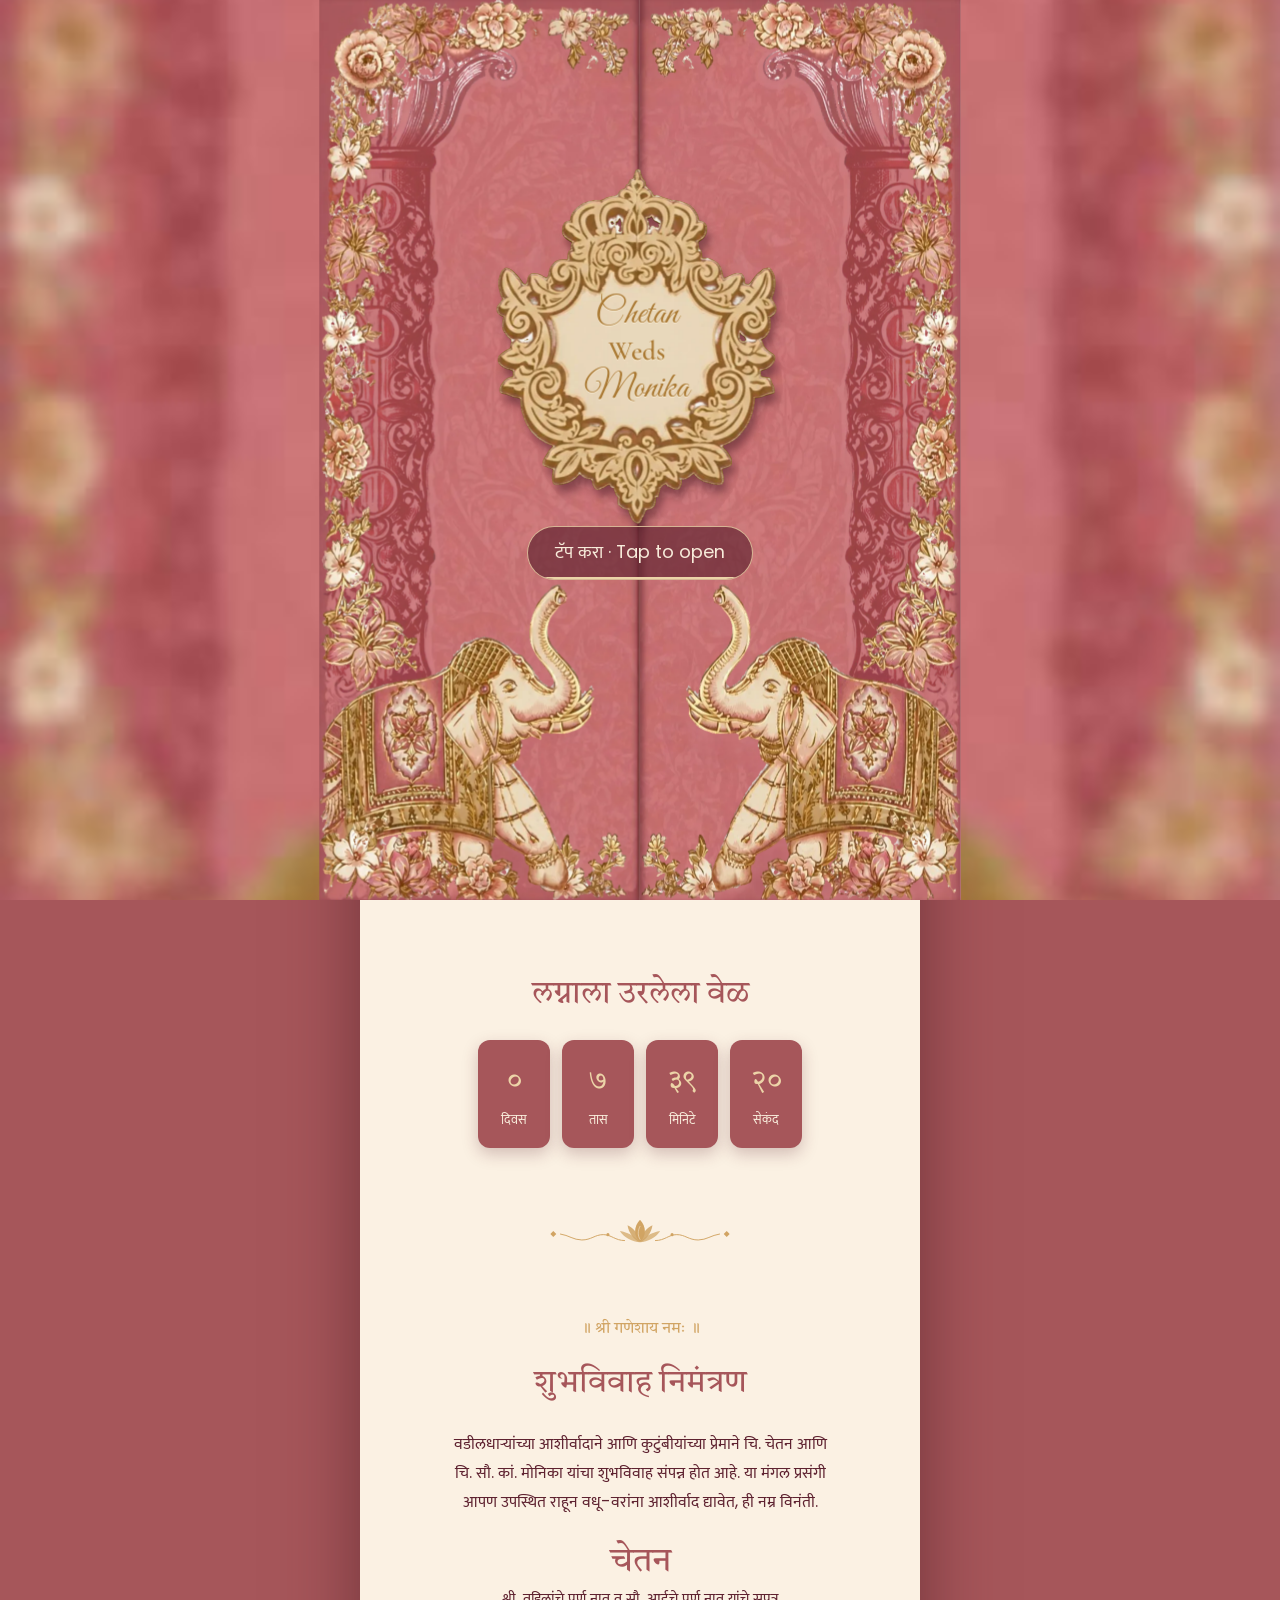
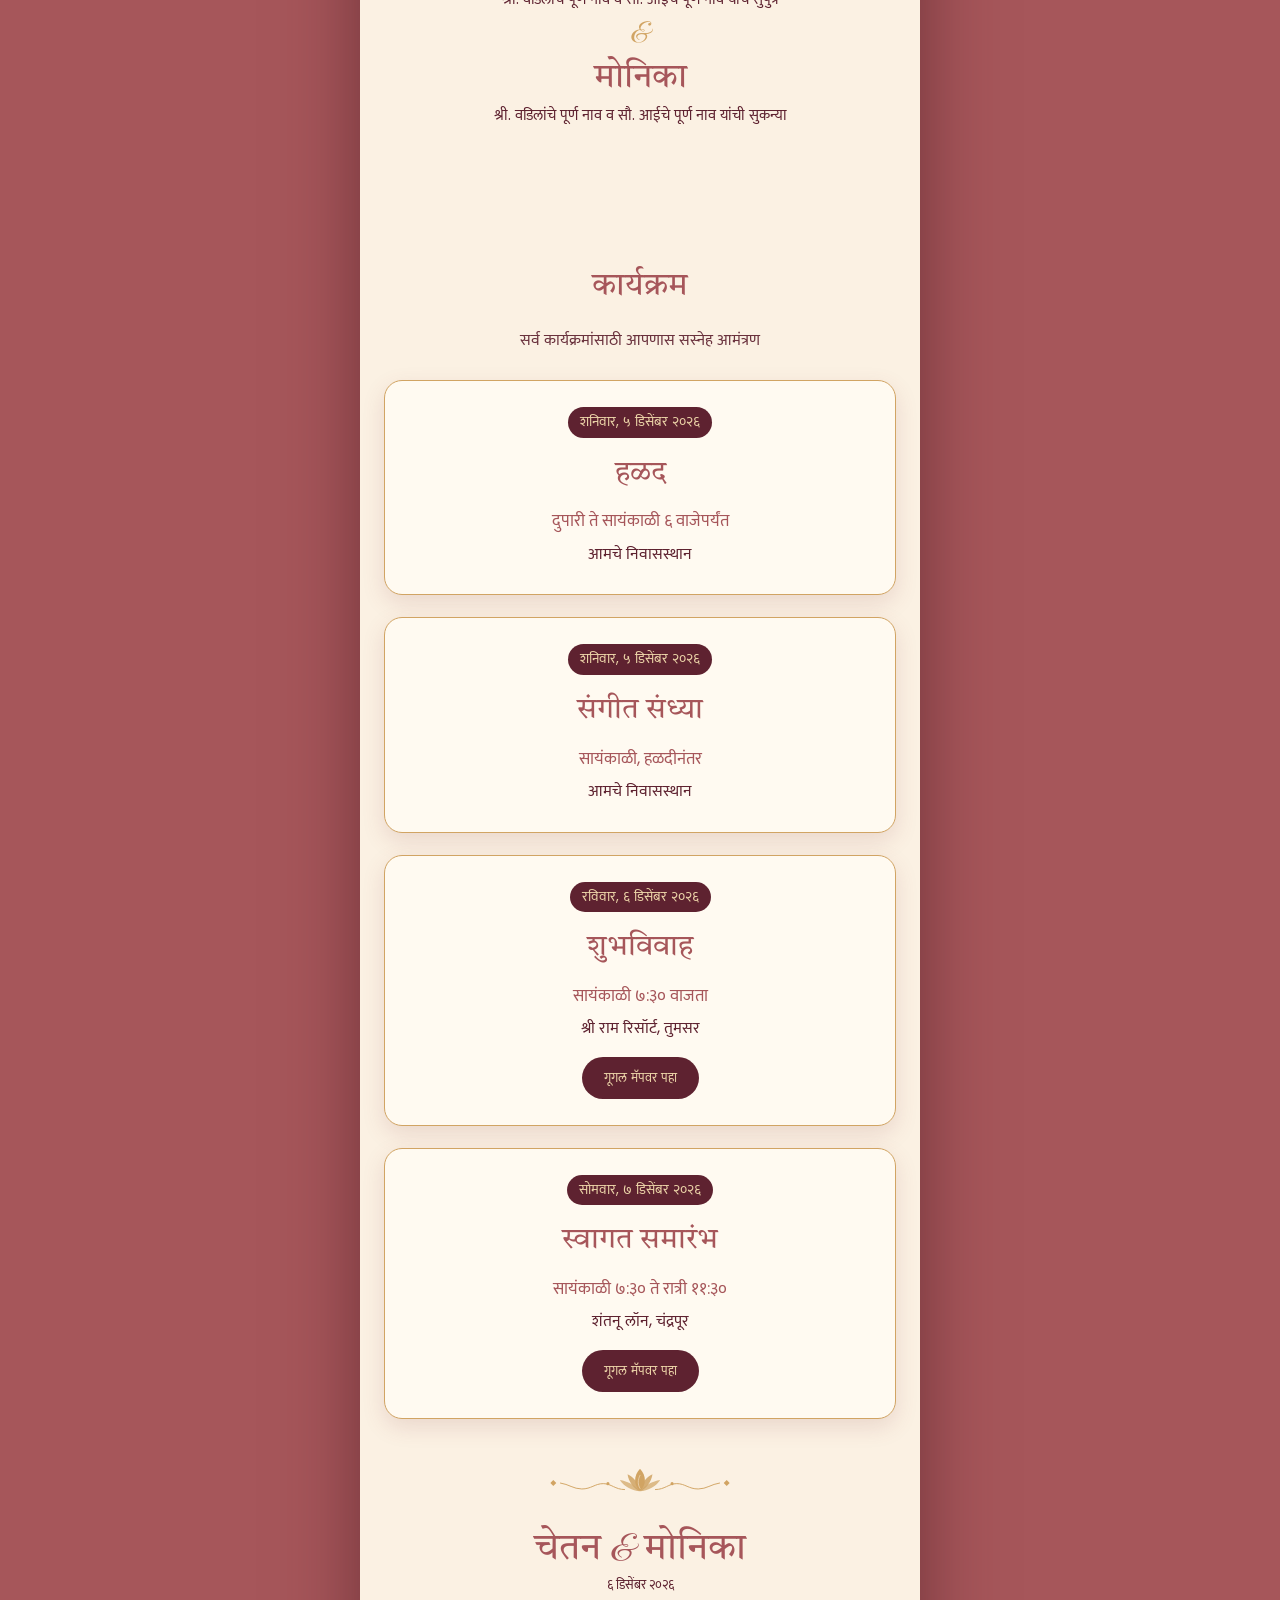
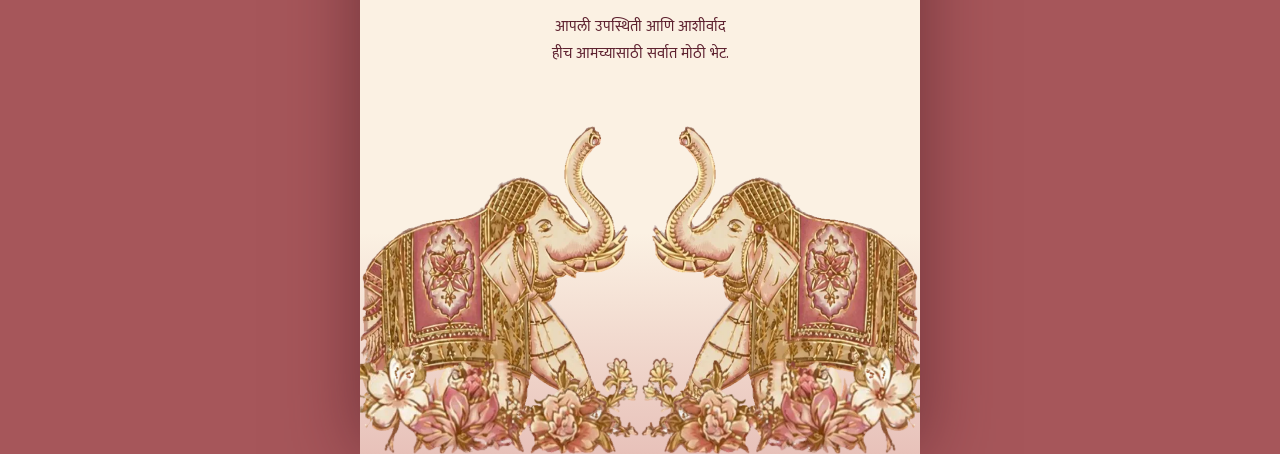
==== commit 24513ca4: "Revert animated event scenes (keep gold name plate text, no event icons) Co-Authored-By: Claude Sonn" ====
--- a/index.html
+++ b/index.html
@@ -381,47 +381,30 @@
 					<h2 data-i18n="celebTitle">Celebrations</h2>
 					<p class="sub" data-i18n="celebSub">Join us for all the celebrations</p>
 				<article class="card reveal">
-					<!-- animated vector scene: images/scenes/haldi.svg -->
-					<img class="card-art" src="images/scenes/haldi.svg" alt="Haldi: the groom sits among marigolds while family applies haldi and dances" loading="lazy" decoding="async" />
-					<div class="card-body">
-						<span class="tag" data-i18n="haldiDate">Saturday, 5 December 2026</span>
-						<h3 data-i18n="haldiTitle">Haldi</h3>
-						<p class="time" data-i18n="haldiTime">Afternoon till 6:00 PM</p>
-						<p class="venue" data-i18n="haldiVenue">Our home</p>
-					</div>
+					<span class="tag" data-i18n="haldiDate">Saturday, 5 December 2026</span>
+					<h3 data-i18n="haldiTitle">Haldi</h3>
+					<p class="time" data-i18n="haldiTime">Afternoon till 6:00 PM</p>
+					<p class="venue" data-i18n="haldiVenue">Our home</p>
 				</article>
 				<article class="card reveal">
-					<!-- animated vector scene: images/scenes/sangeet.svg -->
-					<img class="card-art" src="images/scenes/sangeet.svg" alt="Sangeet: the couple and family dancing to the dholak" loading="lazy" decoding="async" />
-					<div class="card-body">
-						<span class="tag" data-i18n="sangeetDate">Saturday, 5 December 2026</span>
-						<h3 data-i18n="sangeetTitle">Sangeet</h3>
-						<p class="time" data-i18n="sangeetTime">Evening, after Haldi</p>
-						<p class="venue" data-i18n="sangeetVenue">Our home</p>
-					</div>
+					<span class="tag" data-i18n="sangeetDate">Saturday, 5 December 2026</span>
+					<h3 data-i18n="sangeetTitle">Sangeet</h3>
+					<p class="time" data-i18n="sangeetTime">Evening, after Haldi</p>
+					<p class="venue" data-i18n="sangeetVenue">Our home</p>
 				</article>
 				<article class="card reveal">
-					<!-- animated vector scene: images/scenes/wedding.svg -->
-					<img class="card-art" src="images/scenes/wedding.svg" alt="Wedding: the baraat, the varmala and the bidai" loading="lazy" decoding="async" />
-					<div class="card-body">
-						<span class="tag" data-i18n="weddingDate">Sunday, 6 December 2026</span>
-						<h3 data-i18n="weddingTitle">Wedding</h3>
-						<p class="time" data-i18n="weddingTime">7:30 PM</p>
-						<p class="steps"><span data-i18n="baraat">Baraat</span><i>&rarr;</i><span data-i18n="varmala">Varmala</span><i>&rarr;</i><span data-i18n="bidai">Bidai</span></p>
-						<p class="venue" data-i18n="weddingVenue">Shree Ram Resort, Tumsar</p>
-					<a class="btn small" href="https://www.google.com/maps/place/Shree+Ram+Resort/@21.3552936,79.7092321,17z/data=!4m9!3m8!1s0x3a2b230001a563b7:0x4e19f1251ca8193e!5m2!4m1!1i2!8m2!3d21.3552936!4d79.711807!16s%2Fg%2F11y3mwjn7y?entry=ttu&g_ep=EgoyMDI2MDkzMC4wIKXMDSoASAFQAw%3D%3D" target="_blank" rel="noopener" data-i18n="mapLabel">View on Google Maps</a>
-					</div>
+					<span class="tag" data-i18n="weddingDate">Sunday, 6 December 2026</span>
+					<h3 data-i18n="weddingTitle">Wedding</h3>
+					<p class="time" data-i18n="weddingTime">7:30 PM</p>
+					<p class="venue" data-i18n="weddingVenue">Shree Ram Resort, Tumsar</p>
+				<a class="btn small" href="https://www.google.com/maps/place/Shree+Ram+Resort/@21.3552936,79.7092321,17z/data=!4m9!3m8!1s0x3a2b230001a563b7:0x4e19f1251ca8193e!5m2!4m1!1i2!8m2!3d21.3552936!4d79.711807!16s%2Fg%2F11y3mwjn7y?entry=ttu&g_ep=EgoyMDI2MDkzMC4wIKXMDSoASAFQAw%3D%3D" target="_blank" rel="noopener" data-i18n="mapLabel">View on Google Maps</a>
 				</article>
 				<article class="card reveal">
-					<!-- animated vector scene: images/scenes/reception.svg -->
-					<img class="card-art" src="images/scenes/reception.svg" alt="Reception: the couple on stage under a floral arch" loading="lazy" decoding="async" />
-					<div class="card-body">
-						<span class="tag" data-i18n="receptionDate">Monday, 7 December 2026</span>
-						<h3 data-i18n="receptionTitle">Reception</h3>
-						<p class="time" data-i18n="receptionTime">7:30 PM to 11:30 PM</p>
-						<p class="venue" data-i18n="receptionVenue">Shantanu Lawn, Chandrapur</p>
-					<a class="btn small" href="https://www.google.com/maps/search/?api=1&query=Shantanu+Lawn+Chandrapur" target="_blank" rel="noopener" data-i18n="mapLabel">View on Google Maps</a>
-					</div>
+					<span class="tag" data-i18n="receptionDate">Monday, 7 December 2026</span>
+					<h3 data-i18n="receptionTitle">Reception</h3>
+					<p class="time" data-i18n="receptionTime">7:30 PM to 11:30 PM</p>
+					<p class="venue" data-i18n="receptionVenue">Shantanu Lawn, Chandrapur</p>
+				<a class="btn small" href="https://www.google.com/maps/search/?api=1&query=Shantanu+Lawn+Chandrapur" target="_blank" rel="noopener" data-i18n="mapLabel">View on Google Maps</a>
 				</article>
 				</div>
 			</section>
--- a/style.css
+++ b/style.css
@@ -710,8 +710,7 @@
 	background: #fffaf1;
 	border: 1px solid var(--gold);
 	border-radius: 18px;
-	overflow: hidden;
-	padding: 0;
+	padding: 26px 20px;
 	margin: 0 auto 22px;
 	box-shadow: 0 8px 22px rgba(138, 64, 72, 0.15);
 }
@@ -1033,32 +1032,6 @@
 	font-size: 1.8rem;
 	color: var(--gold);
 	line-height: 1.6;
-}
-
-/* ---------- animated scene at the top of each event card ---------- */
-.card .card-art {
-	display: block;
-	width: 100%;
-	aspect-ratio: 360 / 200;
-	object-fit: cover;
-	border-bottom: 1px solid var(--gold);
-}
-.card-body {
-	padding: 20px 20px 26px;
-}
-.steps {
-	display: flex;
-	justify-content: center;
-	align-items: baseline;
-	gap: 0.55em;
-	flex-wrap: wrap;
-	margin-top: 8px;
-	font-size: 0.9rem;
-	color: var(--rose-deep);
-}
-.steps i {
-	font-style: normal;
-	color: var(--gold);
 }
 
 /* ---------- Music button ---------- */
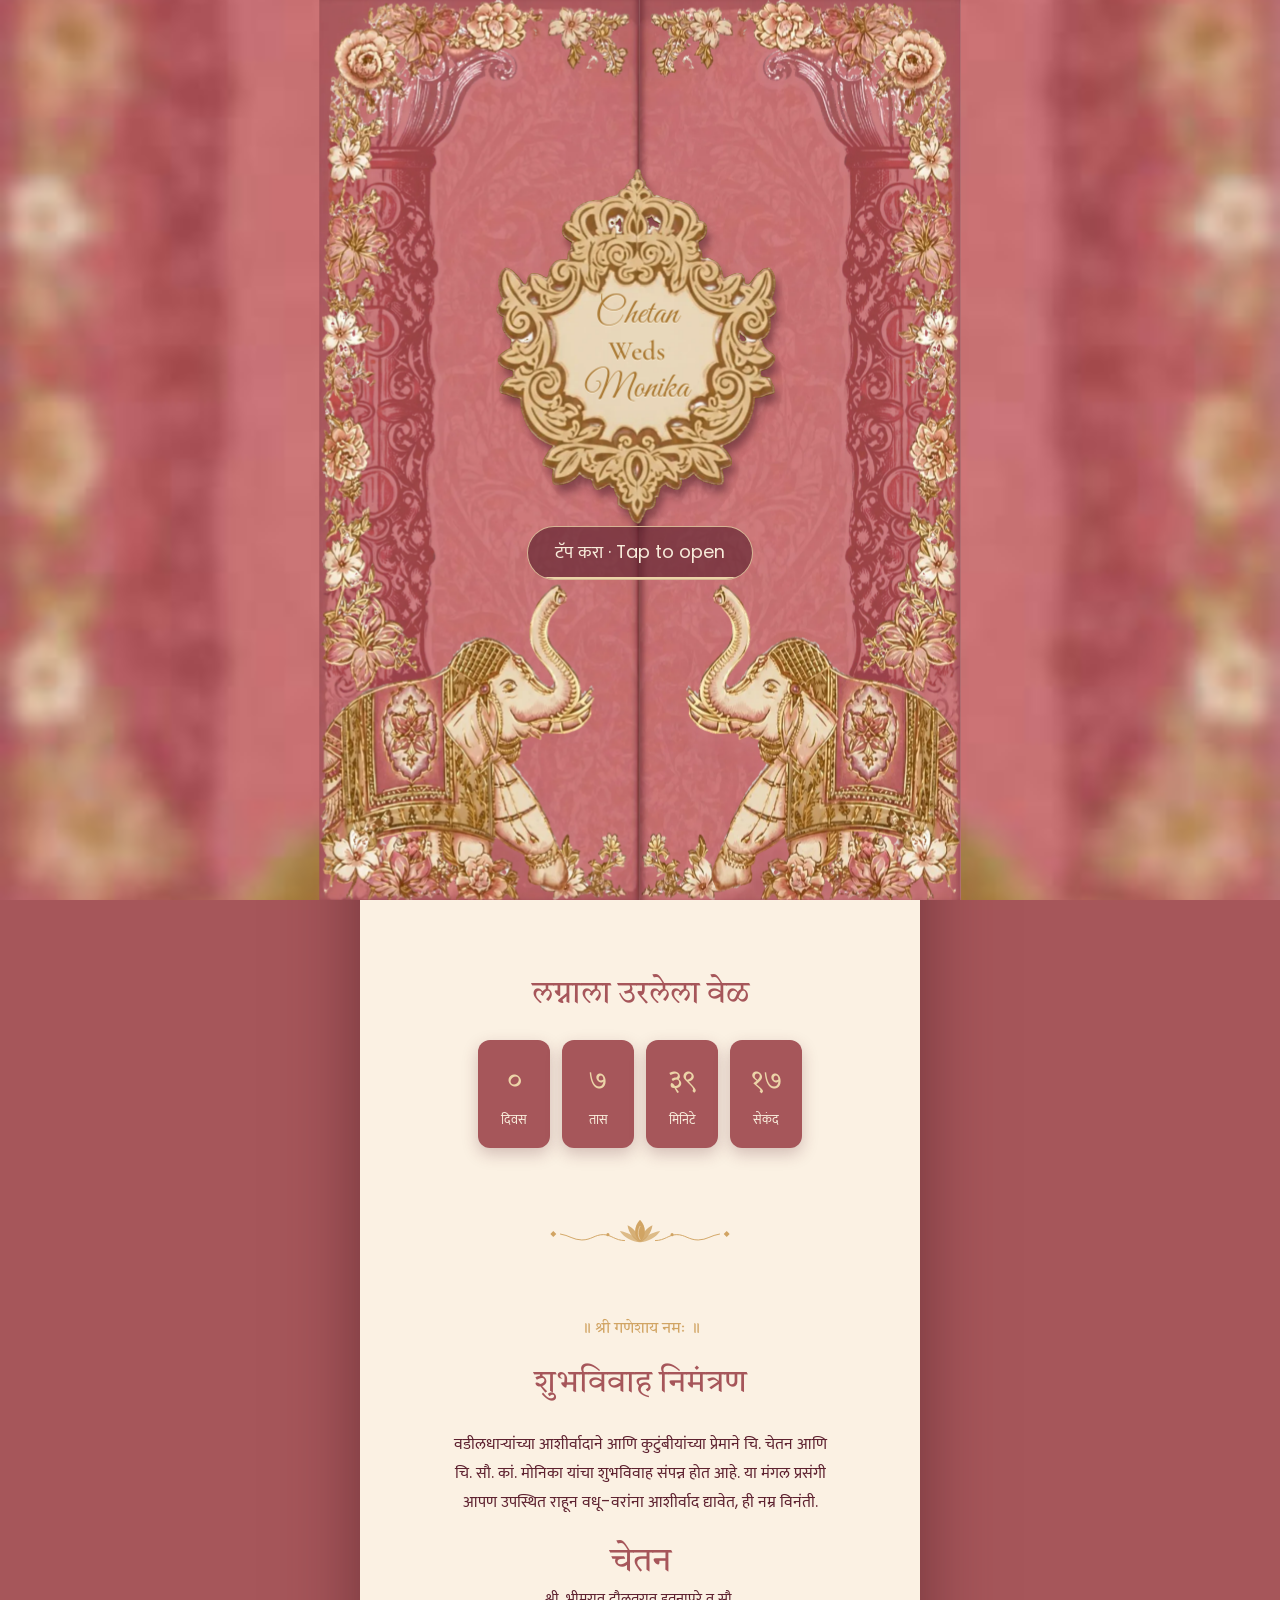
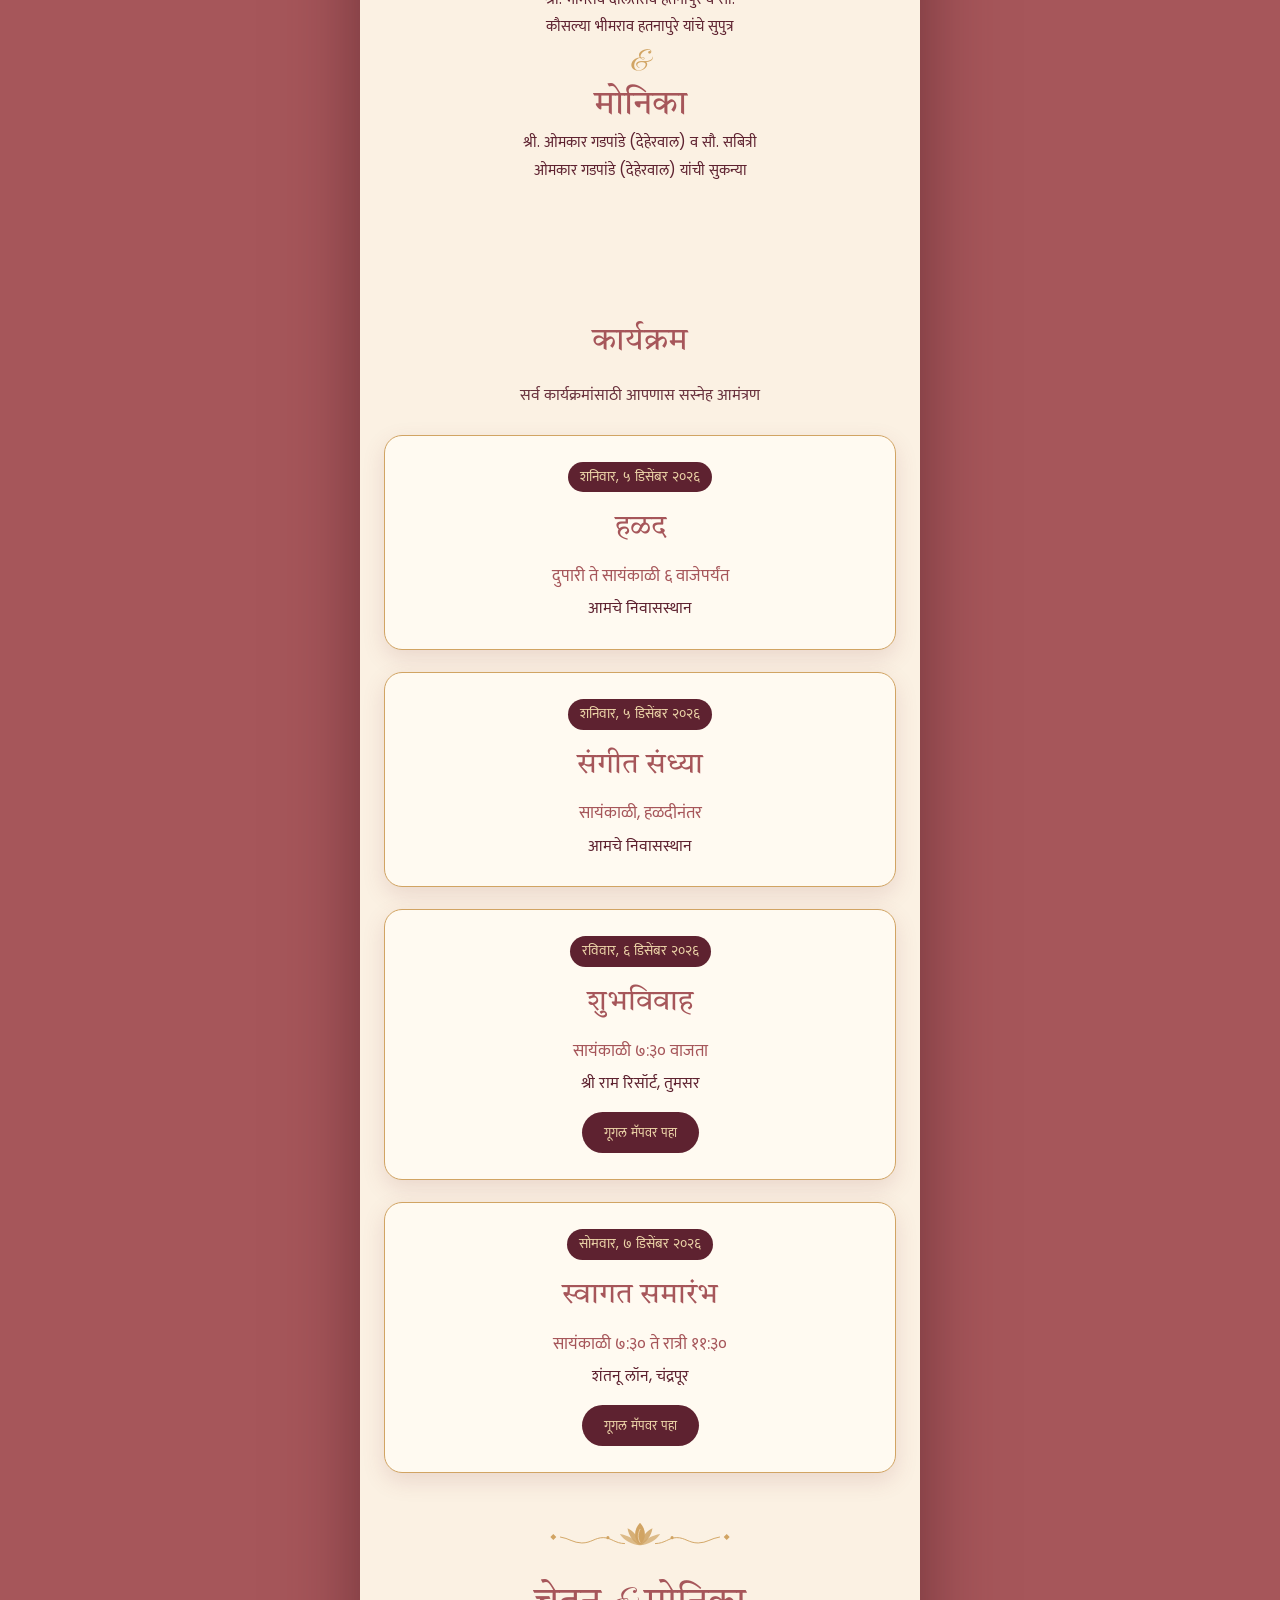
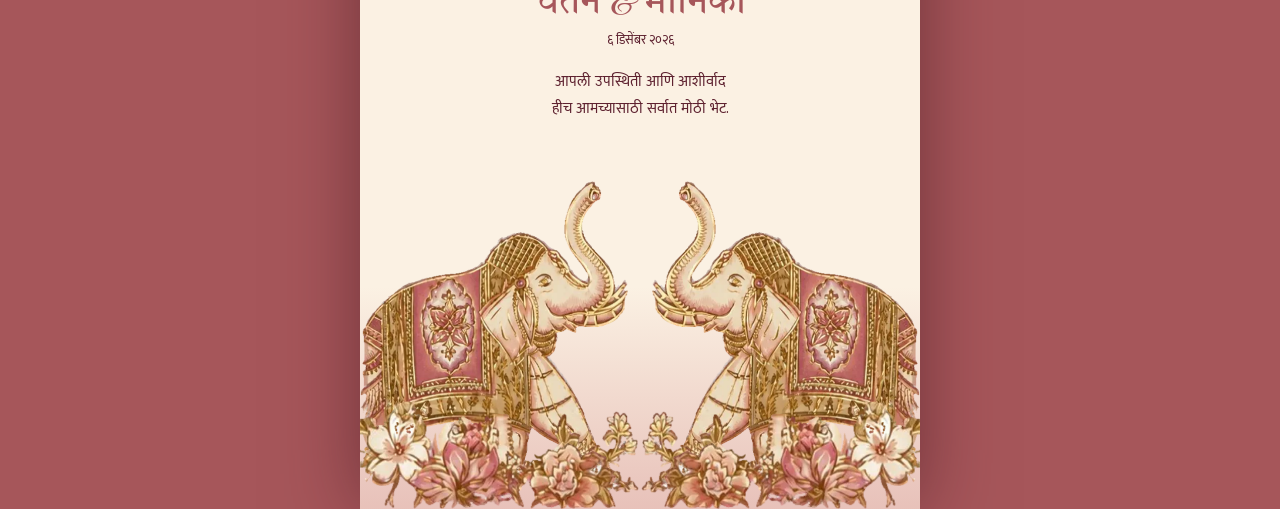
==== commit 3d4f41ff: "Add parents' names (groom and bride) in all three languages Co-Authored-By: Claude Sonnet 5.5 <norep" ====
--- a/index.html
+++ b/index.html
@@ -364,12 +364,12 @@
 					<div class="families">
 						<div class="person">
 							<p class="who" data-i18n="groom">Chetan</p>
-							<p class="of" data-i18n="groomParents">Son of Mr. Father's Full Name &amp; Mrs. Mother's Full Name</p>
+							<p class="of" data-i18n="groomParents">Son of Mr. Bhimrao Daulatrao Hatnapure &amp; Mrs. Kausalya Bhimrao Hatnapure</p>
 						</div>
 						<p class="and"><span class="amp">&amp;</span></p>
 						<div class="person">
 							<p class="who" data-i18n="bride">Monika</p>
-							<p class="of" data-i18n="brideParents">Daughter of Mr. Father's Full Name &amp; Mrs. Mother's Full Name</p>
+							<p class="of" data-i18n="brideParents">Daughter of Mr. Omkar Gadpande (Deherwal) &amp; Mrs. Sabitri Omkar Gadpande (Deherwal)</p>
 						</div>
 					</div>
 				</div>
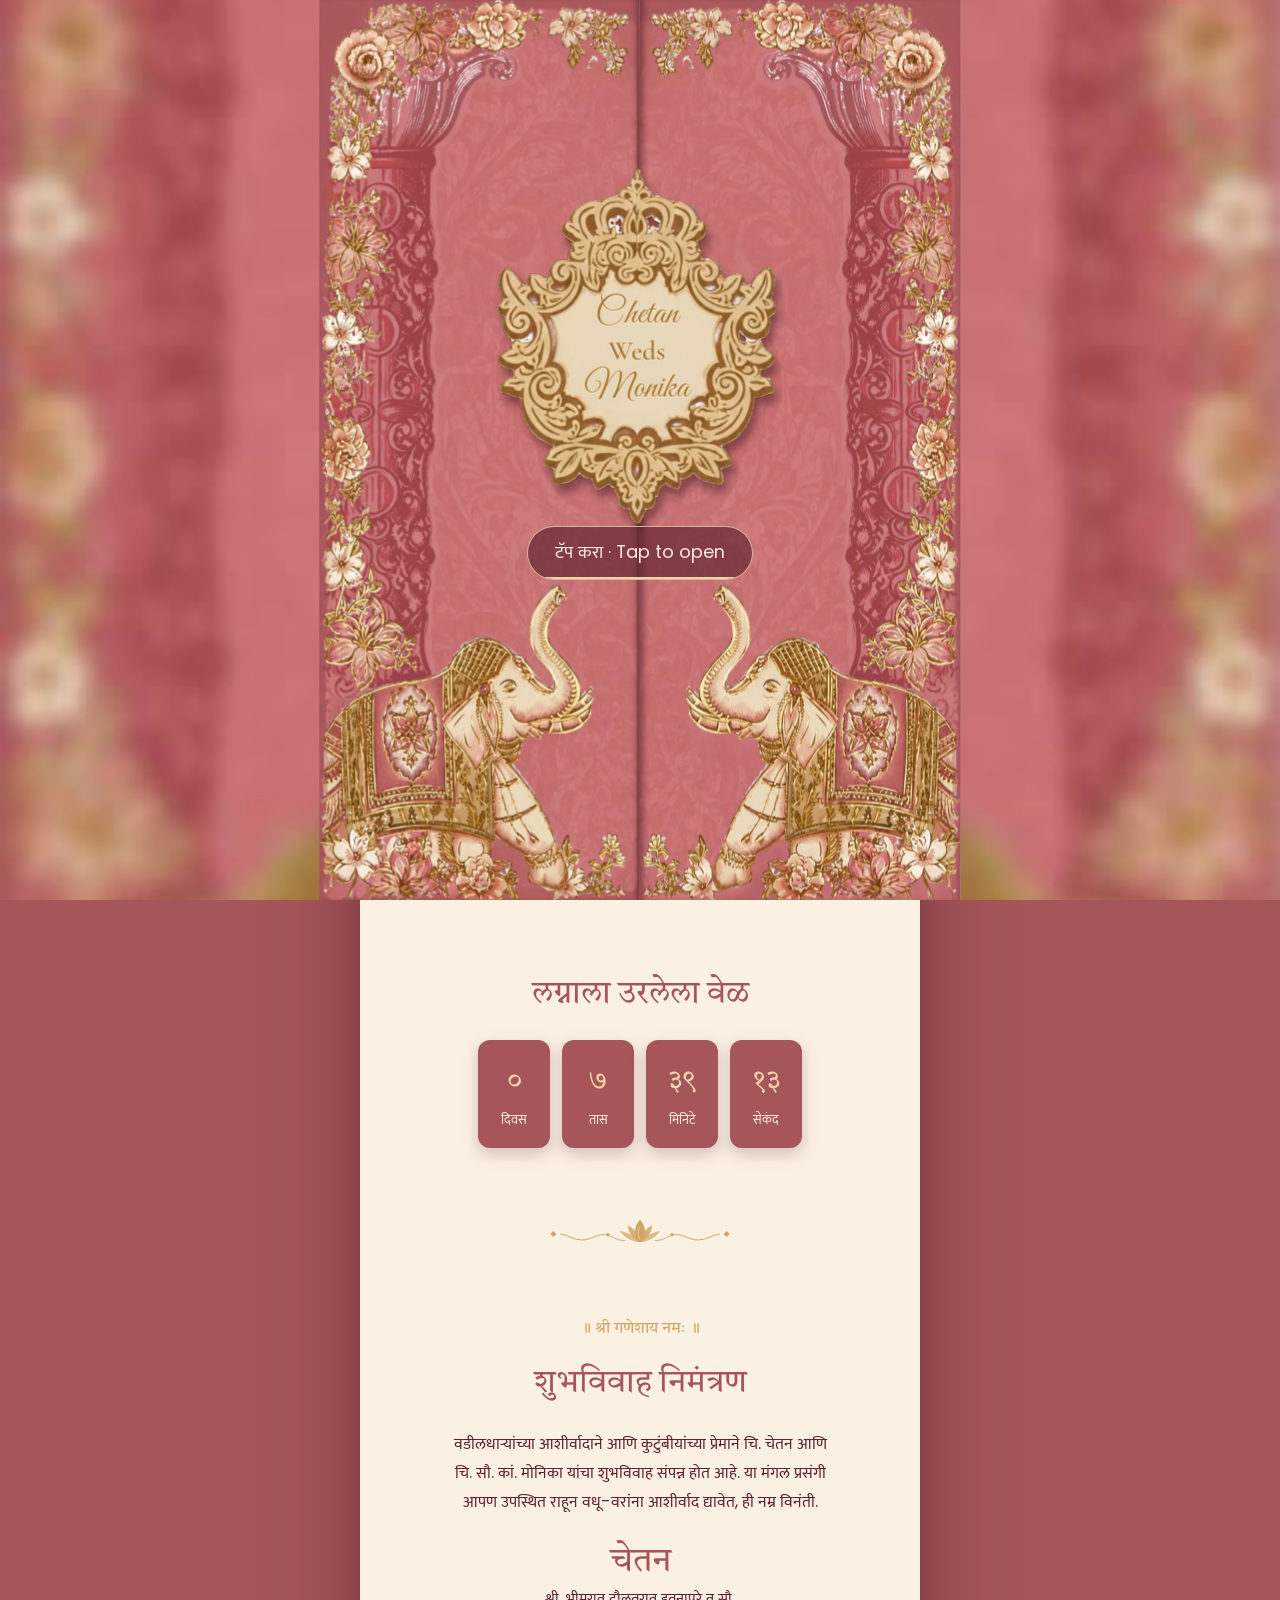
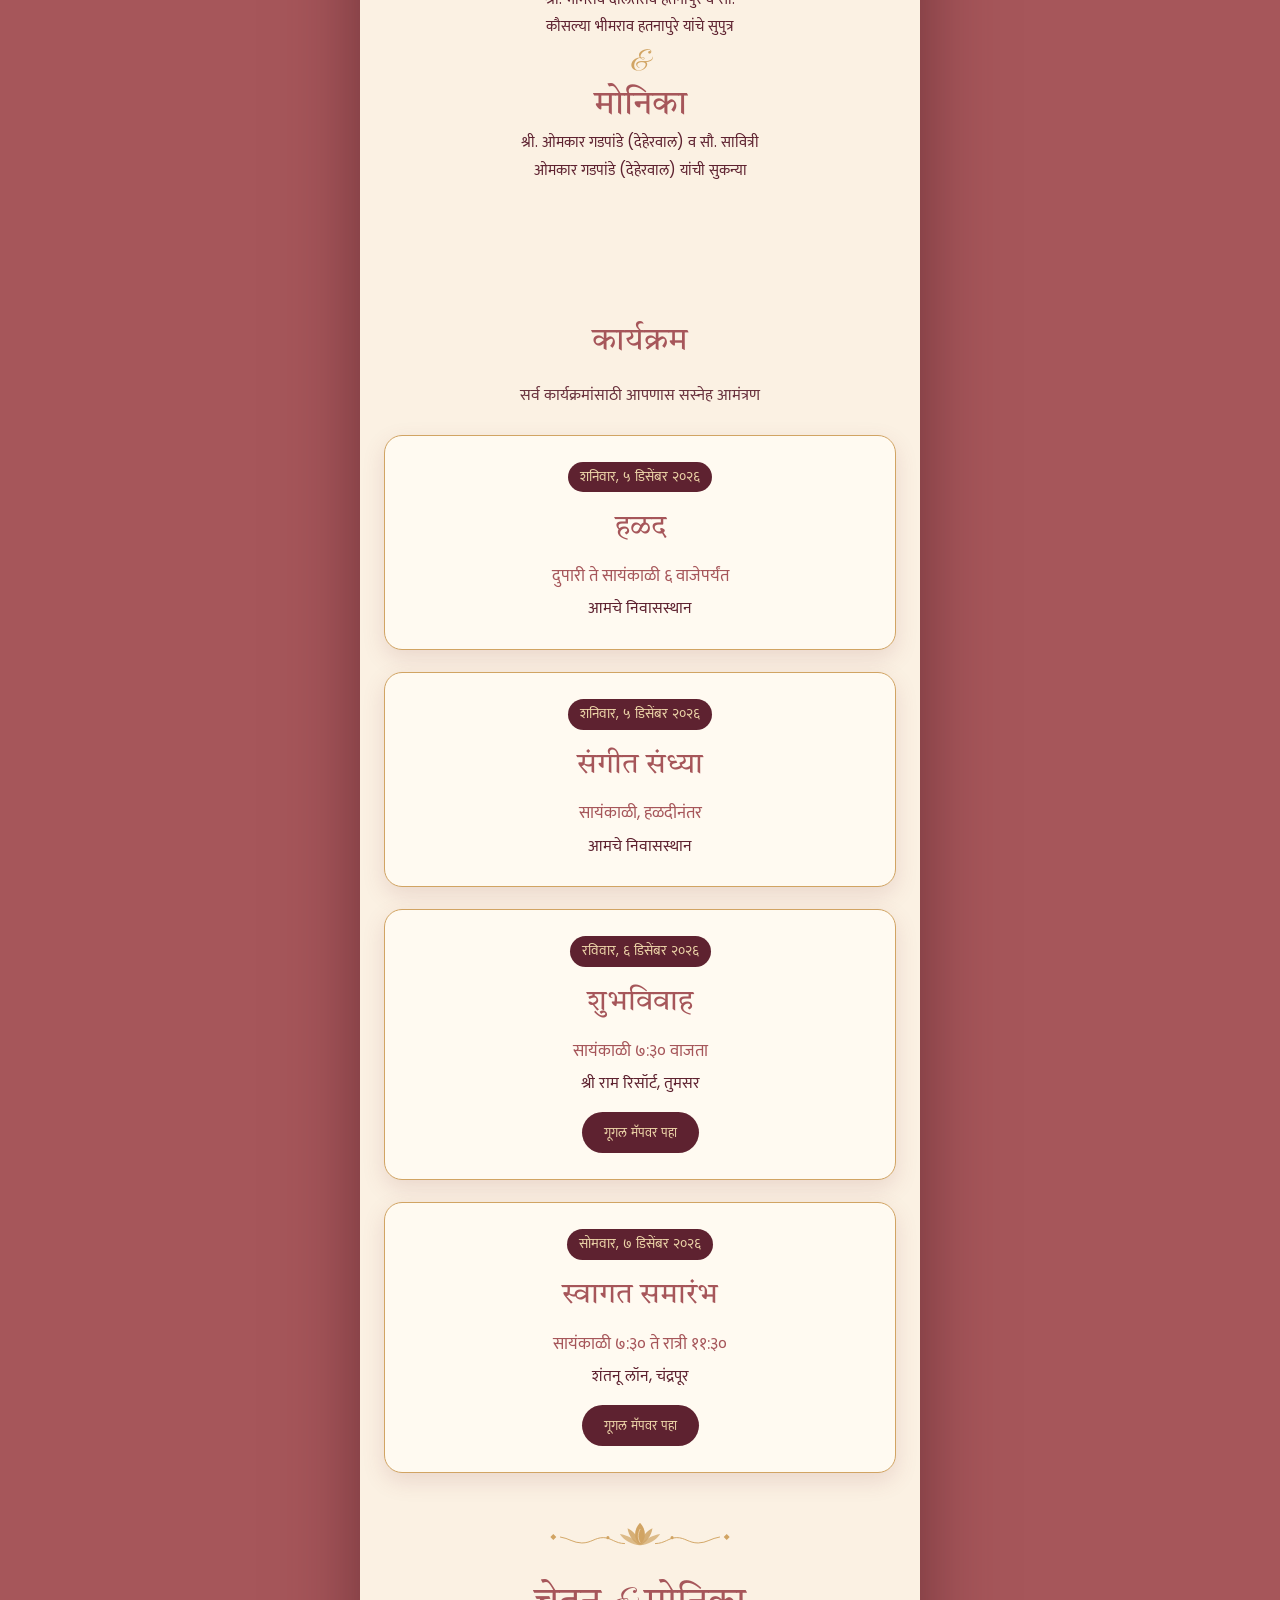
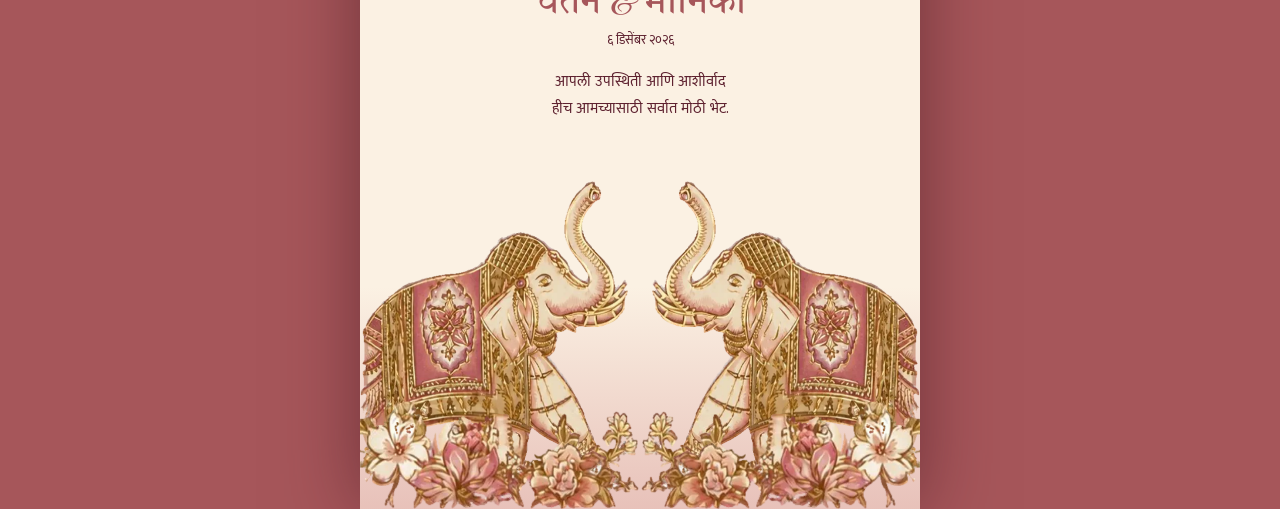
==== commit a09eaacc: "Bride's mother: Savitri Co-Authored-By: Claude Sonnet 5.5 <noreply@anthropic.com> Claude-Session: ht" ====
--- a/index.html
+++ b/index.html
@@ -369,7 +369,7 @@
 						<p class="and"><span class="amp">&amp;</span></p>
 						<div class="person">
 							<p class="who" data-i18n="bride">Monika</p>
-							<p class="of" data-i18n="brideParents">Daughter of Mr. Omkar Gadpande (Deherwal) &amp; Mrs. Sabitri Omkar Gadpande (Deherwal)</p>
+							<p class="of" data-i18n="brideParents">Daughter of Mr. Omkar Gadpande (Deherwal) &amp; Mrs. Savitri Omkar Gadpande (Deherwal)</p>
 						</div>
 					</div>
 				</div>
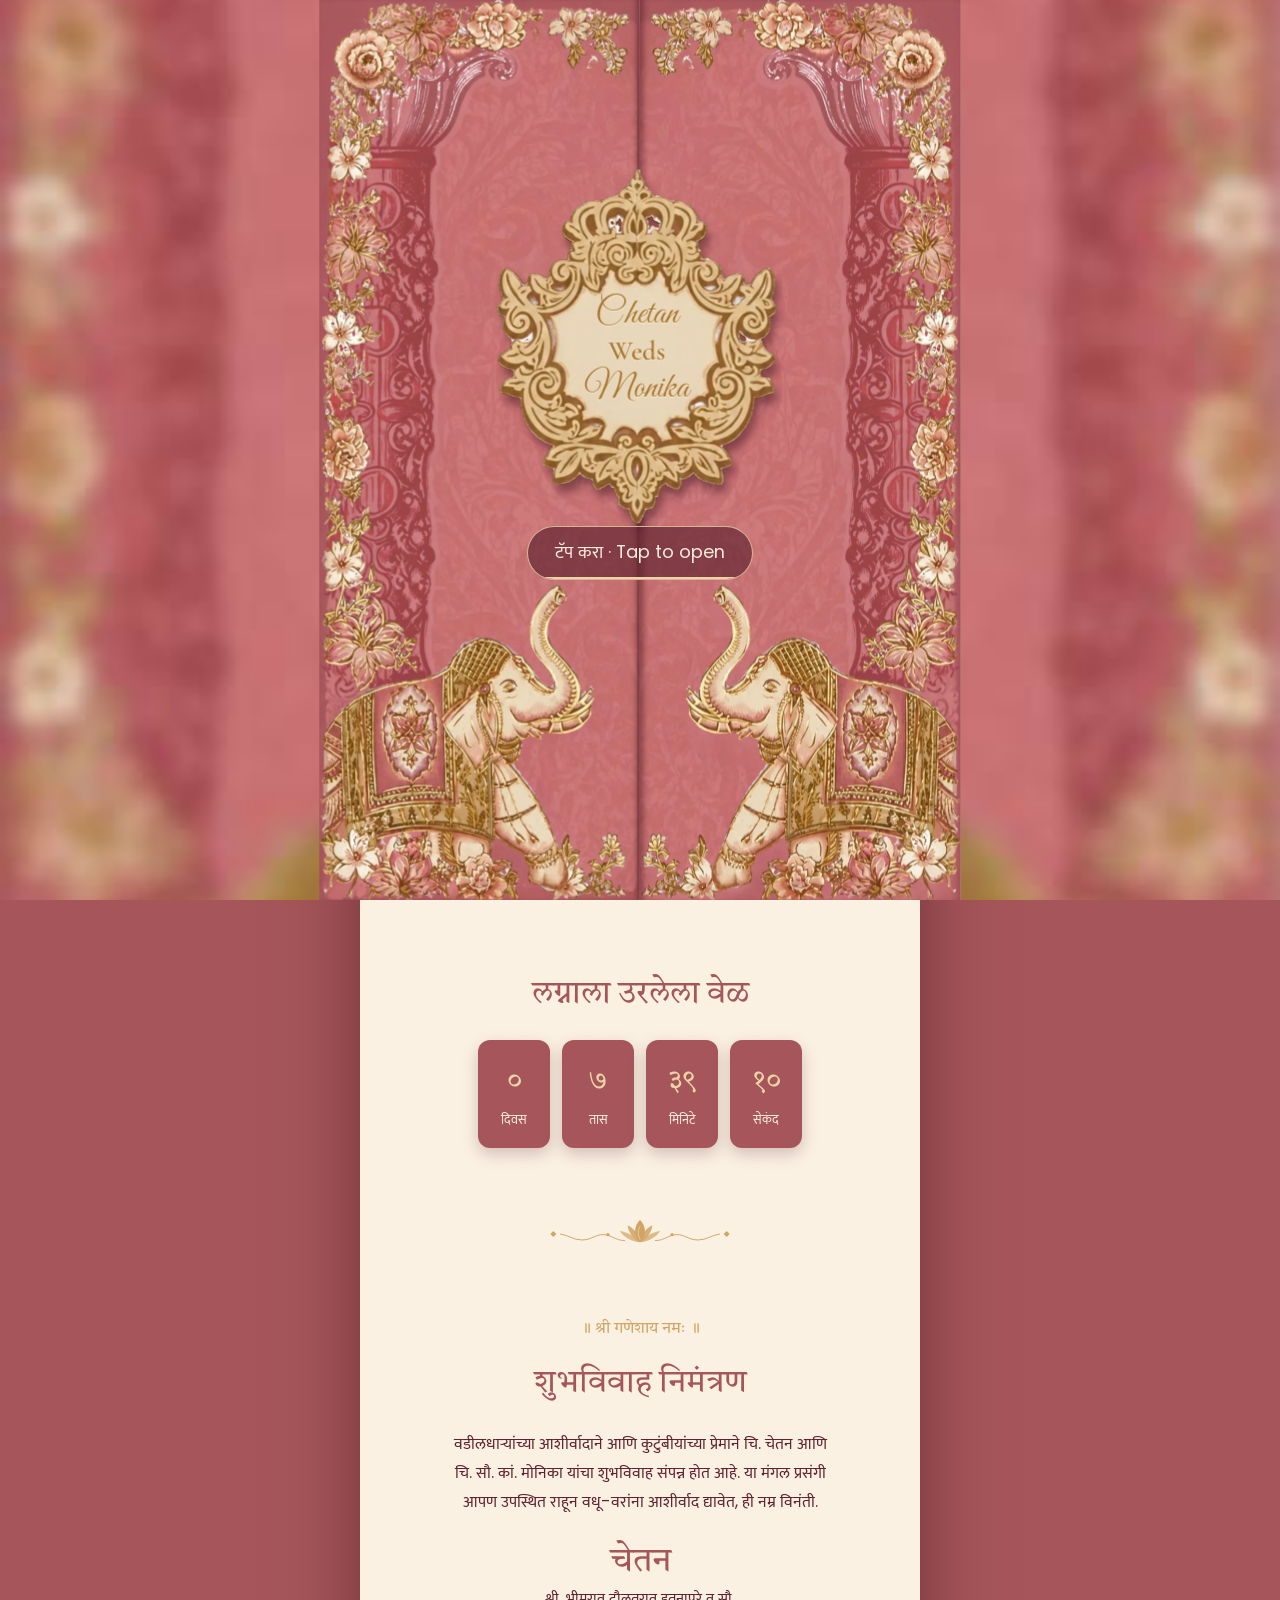
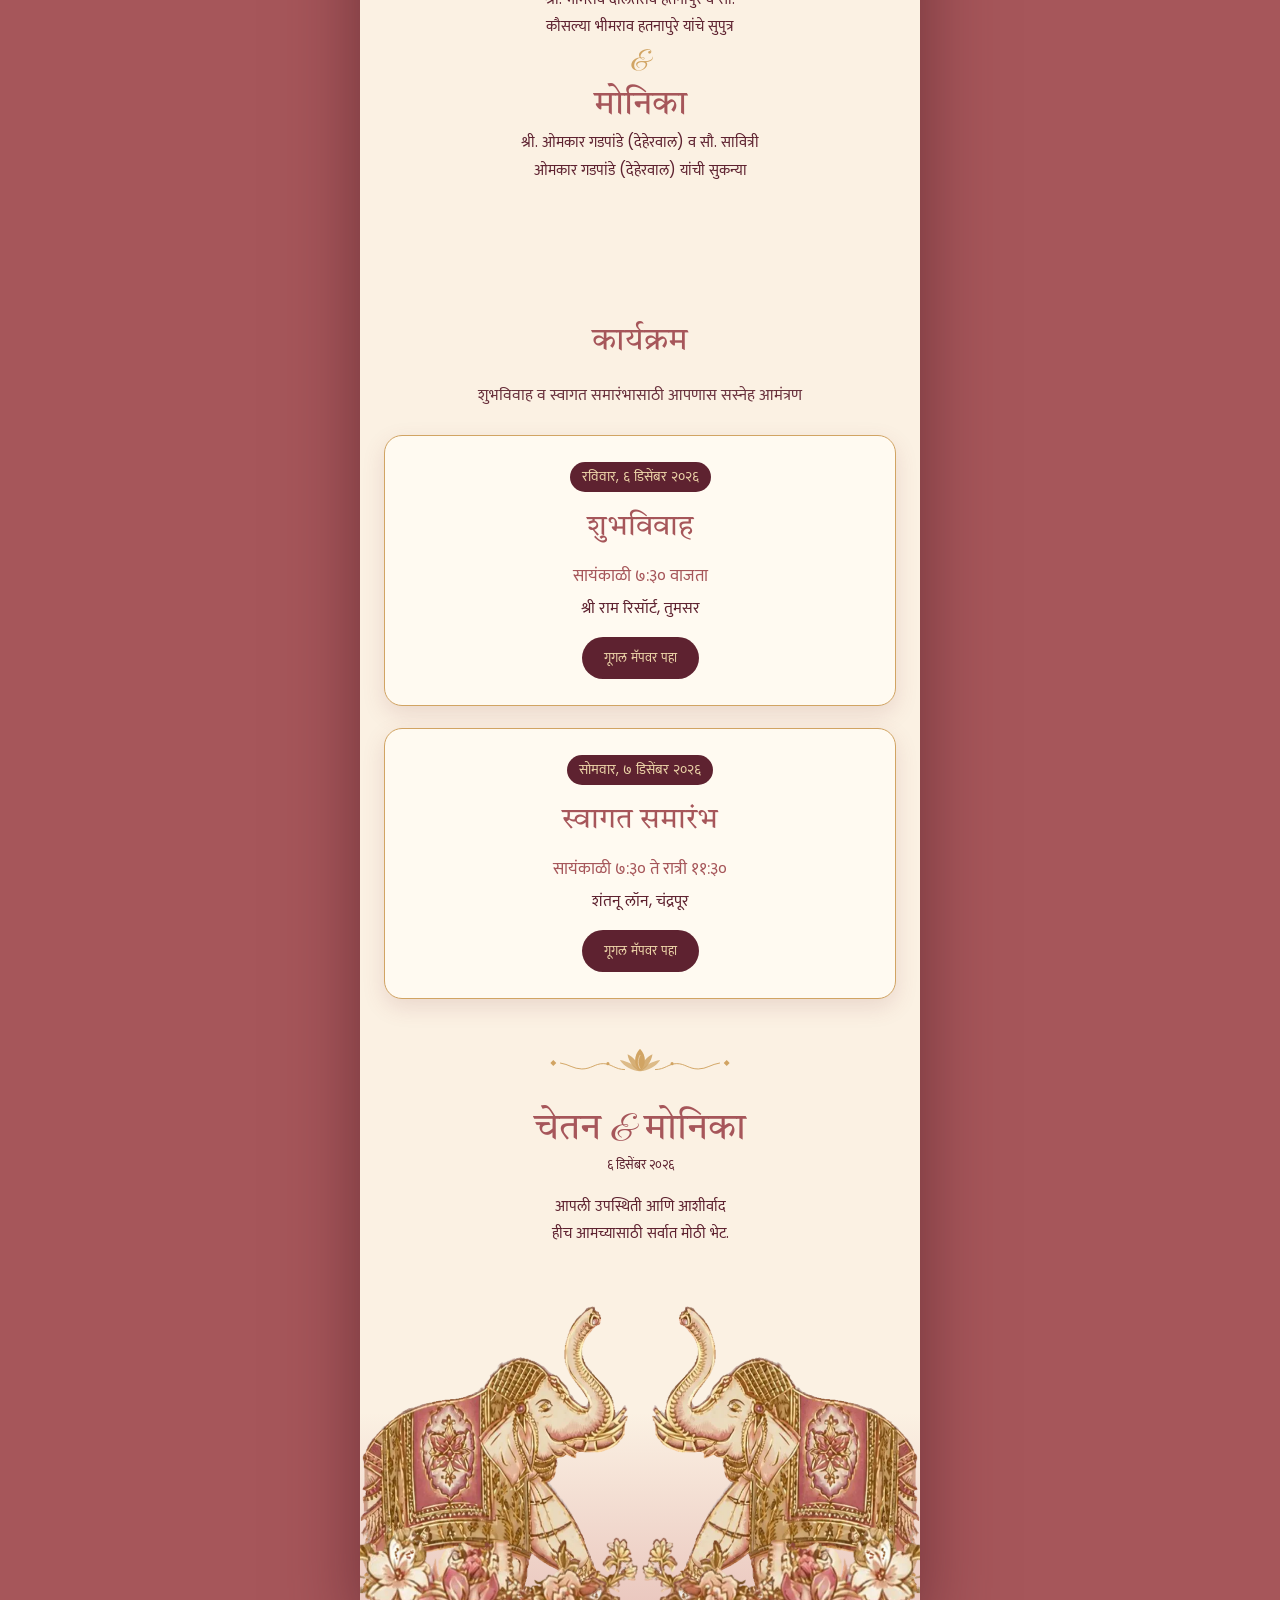
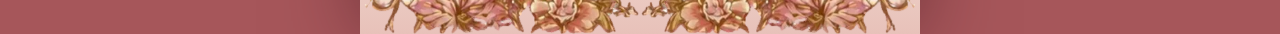
==== commit 2fd3d647: "Two pages: /family/ (all events) and /guest/ (wedding and reception); root opens /guest/ - family/in" ====
--- a/index.html
+++ b/index.html
@@ -2,464 +2,13 @@
 <html lang="en">
 	<head>
 		<meta charset="UTF-8" />
-		<meta
-			name="viewport"
-			content="width=device-width, initial-scale=1, viewport-fit=cover"
-		/>
+		<meta name="viewport" content="width=device-width, initial-scale=1" />
+		<meta name="robots" content="noindex, nofollow" />
+		<meta http-equiv="refresh" content="0; url=guest/" />
 		<title>Chetan &amp; Monika | Wedding Invitation</title>
-		<meta
-			name="description"
-			content="With joy we invite you to the wedding of Chetan and Monika, 6 December 2026, Shree Ram Resort, Tumsar."
-		/>
-		<meta property="og:type" content="website" />
-		<meta
-			property="og:title"
-			content="Chetan &amp; Monika | Wedding Invitation"
-		/>
-		<meta
-			property="og:description"
-			content="With joy we invite you to the wedding of Chetan and Monika, 6 December 2026, Shree Ram Resort, Tumsar."
-		/>
-		<meta name="theme-color" content="#c87476" />
-		<meta name="robots" content="noindex, nofollow" />
-		<meta name="google" content="notranslate" />
-		<link rel="stylesheet" href="style.css" />
-		<!-- If script.js is missing, blocked or broken, the "js" flag is removed and the plain English page shows -->
-		<script>
-			document.documentElement.classList.add("js");
-			document.addEventListener("DOMContentLoaded", function () {
-				if (!window.inviteReady) document.documentElement.classList.remove("js");
-			});
-		</script>
+		<script>location.replace("guest/");</script>
 	</head>
-	<body class="locked">
-		<!-- Vector pieces (SVG symbols, recolourable with CSS "color") -->
-		<svg width="0" height="0" style="position: absolute" aria-hidden="true">
-			<defs>
-				<symbol id="crest-sil" viewBox="0 0 542 685">
-					<path
-						d="M0 0 C0.3 1.1 0.6 2.2 0.9 3.3 C1.3 4.7 1.8 6.2 2.2 7.6 C2.4 8.3 2.4 8.3 3.4 11.9 C5.1 16.1 7.1 18.6 10 22 C10.6 24.5 10.6 24.5 10.8 26.9 C11.8 33.1 15.3 35.3 20 39 C23.1 42.4 25.1 45.8 27 50 C27.8 49.8 28.6 49.6 29.5 49.3 C34.1 48.9 37 50.1 41.2 51.8 C47.5 54.1 53.6 56.2 60 58 C61 58.3 62 58.7 63 59 C64.7 59.2 66.4 59.3 68.1 59.4 C81.1 60.5 95.3 65.3 104 75.3 C109.6 82.3 112.1 89.3 114 98 C115.2 98.2 116.4 98.5 117.7 98.7 C122.3 100.1 124 101.3 127 105 C129.7 110.5 129.1 115.2 128 121 C125.2 127.8 122.6 131.5 116.3 135.1 C113 137 113 137 112 140 C112.5 143.1 112.5 143.1 113.3 146.6 C113.6 147.8 113.8 149 114.1 150.2 C114.4 151.1 114.7 152 115 153 C115.7 153.3 116.3 153.7 117 154 C118.8 157.6 119.3 160.8 119.6 164.8 C119.7 165.3 119.7 165.3 119.9 167.8 C119.9 168.5 119.9 169.2 120 170 C120.7 169.9 121.4 169.9 122.2 169.8 C132.8 169.2 141.4 172.7 149.6 179.4 C155.9 186 157.6 191.9 159.3 200.7 C159.9 203.7 160.8 206.2 162 209 C165.8 207.6 169.3 205.9 172.9 204 C181.1 199.9 186.9 198 196 200 C201.3 204.9 201.6 209.8 202 216.6 C202 217.4 202 218.2 202 219 C207.5 220.6 207.5 220.6 211 220 C214.3 217.1 216.6 213.6 219 210 C223.5 203.9 227.9 198.8 234.1 194.4 C236 193 236 193 238 191 C245.9 189 245.9 189 250 189 C251.8 191 251.8 191 253.6 193.7 C254.2 194.6 254.8 195.4 255.4 196.3 C261.9 207.1 261.3 221.1 258.7 233.1 C257.8 236.6 256.7 239.7 255.2 243.1 C254 246 254 246 255 250 C256 251.7 257 253.4 258 255.1 C261.7 260.9 262.4 265 262 272 C260.1 276.6 256.9 279.1 253 282 C252 282.3 251 282.7 250 283 C250.2 284.2 250.3 285.4 250.5 286.6 C251.8 299 251.8 308 244.2 318.2 C240.9 322.3 238.1 324.5 233 326 C233.7 327.3 234.3 328.6 235 330 C235.6 331.6 236.2 333.2 236.8 334.8 C240.3 343.7 246.3 348.2 254.3 353.1 C257 355 257 355 260 359 C260.1 366.8 258 370.4 253 376 C247.2 381.4 240.4 383.6 233 386 C231.9 390.7 232.3 393.5 234 398 C235.1 398.1 236.1 398.3 237.2 398.4 C238.6 398.6 240 398.8 241.4 398.9 C242.7 399.1 244.1 399.3 245.5 399.5 C249 400 249 400 251 401 C251.7 402.7 252.3 404.5 252.9 406.2 C253.9 409.3 254.9 411.8 256.6 414.5 C258.9 418.6 258.8 422.4 259 427 C258.7 427.7 258.3 428.3 258 429 C255.5 429.7 253.1 430.3 250.6 430.9 C245.7 432 241.2 433.2 236.7 435.2 C231.5 437.4 226.6 437.7 221 438 C220.9 439.2 220.9 440.4 220.8 441.7 C219 466 211.6 487.6 195 506 C194.4 506.7 193.8 507.5 193.2 508.2 C184.6 518.8 172.5 525.1 160 530 C160 534 160 534 162.1 536.1 C162.5 536.6 162.5 536.6 165 539 C176.6 554 176.6 554 177 563 C176.6 565.6 176.6 565.6 175 568 C169.6 571.2 164 573.1 158 575 C158.5 578.9 159.1 582.6 160.1 586.4 C161.2 591.9 161.8 596.6 160 601.9 C157 605 154.2 604.7 150 605 C144.6 604.4 139.3 603.2 134 602 C133 601.8 132 601.6 130.9 601.4 C121.1 599.1 112.5 593.7 106 586 C106 585 106 584 106 583 C101.7 585.4 97.8 587.9 94 591 C89.6 594.3 85.5 594.6 80 595 C80.2 595.9 80.4 596.7 80.6 597.6 C81.3 603.4 79 608.1 76 613 C72.3 614.8 70.4 614.4 66.5 613.2 C64 612.3 61.5 611.2 59 610 C57.8 609.5 56.7 609 55.5 608.4 C53 607 53 607 51 604 C45.9 605.3 43.3 607 40 611 C38.9 614.2 38 617.1 37.2 620.3 C37 621.1 36.8 622 36.5 622.8 C36 624.9 35.5 626.9 35 629 C33.7 629 32.4 629 31 629 C31 629.5 31 629.5 30.7 632.1 C29.3 645.7 29.3 645.7 24 650 C21 651.6 18.9 652 15.5 652.4 C11.2 654.4 10.9 655.7 9.2 660 C9 660.5 9 660.5 8 663.2 C7 666 7 666 5 668 C4.5 669.3 4.1 670.6 3.6 671.9 C2 676 2 676 -2 679 C-7.9 677.9 -10.1 677.2 -13.8 672.4 C-16.9 666.1 -19.8 660 -21 653 C-22.3 652.8 -23.5 652.7 -24.8 652.5 C-31.2 651 -36.8 648.2 -41 643 C-41.6 639.2 -41.5 636 -41 632.2 C-41 629 -41 629 -42.8 627 C-43.5 626.4 -44.3 625.7 -45 625 C-46.4 621.4 -47.5 617.7 -48.7 614 C-49.1 613 -49.5 612 -50 611 C-51.3 610.7 -52.6 610.3 -54 610 C-55.8 607.4 -55.8 607.4 -57 605 C-61.3 605.4 -64.2 607.3 -67.8 609.6 C-70.2 611.1 -72.6 612.3 -75.2 613.4 C-75.6 613.6 -75.6 613.6 -77.6 614.5 C-80.8 615.2 -82.2 614.6 -85 613 C-88.9 608.2 -90.4 603.1 -91 597 C-93.5 594.5 -95.2 594.4 -98.6 593.8 C-104.8 592.3 -108.1 589.9 -113 586 C-114.3 586 -115.6 586 -117 586 C-118.9 587.9 -120.8 589.8 -122.6 591.8 C-132.4 601 -145.6 604.6 -158.9 605.2 C-162 605 -162 605 -165 604 C-169.4 595.6 -166.9 584 -166 575 C-167.4 574.6 -168.7 574.1 -170.1 573.6 C-171.9 573 -173.7 572.4 -175.4 571.8 C-176.3 571.5 -177.2 571.2 -178.2 570.9 C-180.7 570 -180.7 570 -185 568 C-186.9 562.3 -184.6 558.2 -182 553 C-180.5 550.6 -179 548.3 -177.4 546 C-176 544 -176 544 -174.5 541.3 C-173 539 -173 539 -169.8 535.9 C-167 533 -167 533 -167 530 C-167.5 529.8 -167.5 529.8 -169.9 528.9 C-192.1 520.5 -209.6 505.7 -219.5 483.7 C-220.7 480.5 -221.9 477.3 -223 474 C-223.4 473 -223.7 472 -224.1 471 C-226.9 463.1 -227.7 455.3 -228.2 447 C-228.4 444.6 -228.7 442.3 -229 440 C-232.2 437.9 -233.7 437.6 -237.4 437.2 C-243.1 436.3 -247.8 434.5 -253.1 432.2 C-256 431 -258.6 430.4 -261.6 429.8 C-266 429 -266 429 -268 427 C-269.1 419.6 -267.2 415.6 -263 409.5 C-257.4 402.5 -251.8 399.2 -243 398 C-243 394 -243 390.1 -243 386 C-248 384 -248 384 -251.9 383.1 C-259.5 381.1 -266.2 377.3 -271 371 C-272 367.2 -272 363.8 -271 360 C-268.2 355.7 -264.7 353.2 -260.6 350.3 C-259.5 349.5 -258.3 348.8 -257.2 348 C-254 346 -254 346 -251.2 345 C-250.5 344.7 -249.7 344.3 -249 344 C-247.8 339.7 -247.8 339.7 -247 335 C-246.8 334.1 -246.5 333.2 -246.2 332.2 C-245.9 329.1 -246.4 327.7 -248 325 C-249.1 324.1 -250.2 323.1 -251.4 322.1 C-255 319 -256.8 316.2 -259 312 C-259.7 311.7 -260.3 311.3 -261 311 C-264.9 300.7 -263.2 292.5 -261 282 C-261.7 281.7 -262.4 281.4 -263.1 281.2 C-267.6 279.1 -270.4 277.9 -273.2 273.7 C-274.2 269 -274.4 266.6 -273 262 C-270.8 259 -268.5 256.3 -266 253.5 C-264 251 -264 251 -263 247 C-264 245.3 -265 243.6 -266 242 C-266.8 239.5 -267.5 237.1 -268.1 234.6 C-268.5 233.3 -268.8 232 -269.1 230.7 C-272.1 217.9 -271 207 -264.5 195.3 C-262.5 192.4 -260.7 190.3 -257.6 188.8 C-248.1 189.5 -241.4 197.2 -235.4 203.8 C-231.9 208 -228.8 212.4 -225.6 216.8 C-224 219 -224 219 -223 220 C-221.3 220 -219.7 220 -218 220 C-216 216 -216 216 -215.1 211.6 C-213.8 206 -212.7 203.1 -208 200 C-199.1 198.4 -192.7 201.1 -185 205.4 C-182 207 -182 207 -178 208 C-174.8 203.7 -174.4 201.9 -173.7 196.8 C-172.4 189.7 -170.9 186.1 -166 181 C-165.4 180.3 -164.9 179.7 -164.3 179 C-157.9 172.7 -150.3 173.1 -141.8 173 C-140.6 173 -139.3 173 -138 173 C-138 172.1 -137.9 171.2 -137.9 170.3 C-137.9 169.8 -137.9 169.8 -137.7 166.8 C-137.6 165.7 -137.6 164.5 -137.5 163.3 C-137 159.8 -136.1 157.8 -134 155 C-133.3 154.7 -132.7 154.3 -132 154 C-131.7 151.6 -131.7 151.6 -131.5 148.7 C-131.3 144.6 -130.9 142.8 -129 139 C-130 138.4 -131.1 137.7 -132.1 137.1 C-133.5 136.2 -134.9 135.3 -136.2 134.4 C-137.6 133.6 -138.9 132.7 -140.3 131.9 C-144.2 128.8 -146 126.5 -148 122 C-148.7 115 -148.1 107.9 -143.9 102.1 C-140.4 99.5 -137.2 98.8 -133 98 C-132.9 97.1 -132.8 96.2 -132.7 95.3 C-130.6 82.4 -124.3 76.1 -114.1 68.5 C-109.6 65.3 -105.5 63.4 -100.1 61.9 C-99 61.5 -97.8 61.2 -96.6 60.9 C-90.6 59.4 -85.2 58.9 -79.1 59.2 C-72.5 59.3 -69.4 57.8 -64 54 C-58.5 52.2 -52.9 51.1 -47.2 50.4 C-41.8 48.6 -40.7 46 -37.8 41.3 C-35.2 37.9 -31.9 37.4 -28 36 C-26.2 32.4 -26.2 32.4 -25 29 C-23.7 28.3 -22.4 27.7 -21 27 C-20.5 25.7 -20.1 24.4 -19.6 23 C-19.1 21.7 -18.6 20.4 -18 19 C-17 18.8 -16.1 18.5 -15.1 18.3 C-12 17 -12 17 -10.4 13.3 C-10.2 12.6 -10.2 12.6 -9.2 8.9 C-8.5 6.3 -7.8 3.6 -7 1 C-5 0 -5 0 0 0 Z M22 89 C21.3 89.7 20.7 90.3 20 91 C18 91.4 16 91.7 14 92 C14 93.7 14 95.3 14 97 C14.7 97.7 15.3 98.3 16 99 C16.6 101.7 16.6 101.7 17.1 104.9 C17.3 105.9 17.5 107 17.6 108.1 C18 111 18 111 18 115 C19 115 20 115 21 115 C21.3 113.8 21.3 113.8 23 108 C25.5 109 28.1 110 30.6 111.1 C33 112 33 112 37 112 C38.1 107.2 38.1 107.2 37 105 C38 105 39 105 40 105 C39 102 39 102 36.6 100.6 C35.7 100.2 34.7 99.7 33.7 99.2 C28.6 96.6 26.3 94.4 24 89 C23.3 89 22.7 89 22 89 Z M-39 93 C-42 97 -42 97 -42 99 C-43.3 99.3 -44.6 99.7 -46 100 C-46 102.3 -46 104.6 -46 107 C-45.6 107.1 -45.6 107.1 -43.6 107.3 C-41 108 -41 108 -39 111 C-39.9 114.7 -39.9 114.7 -41 118 C-40.3 118.7 -39.7 119.3 -39 120 C-37.7 119.7 -36.4 119.3 -35 119 C-34.7 116 -34.5 113 -34.3 109.9 C-34.2 109.1 -34.2 108.2 -34.1 107.4 C-33.7 101.8 -34.4 98 -37 93 C-37.7 93 -38.3 93 -39 93 Z M-55 99 C-55.3 100.3 -55.7 101.6 -56 103 C-55.7 103.5 -55.7 103.5 -54 106 C-52.3 105.7 -50.7 105.3 -49 105 C-49.3 103.3 -49.7 101.7 -50 100 C-51.7 99.7 -53.3 99.3 -55 99 Z M192 313 C191.4 323.7 191.4 323.7 193.6 328.2 C196.9 330.6 199 330.5 203 330 C205 328 205 328 205.1 325.2 C203.6 320.7 200.8 318.8 197 316 C196.3 316 195.7 316 195 316 C195 315 195 314 195 313 C194 313 193 313 192 313 Z M-217 325 C-217 326 -217 327 -217 328 C-216 327.7 -215 327.3 -214 327 C-214 326.3 -214 325.7 -214 325 C-215 325 -216 325 -217 325 Z "
-						fill="currentColor"
-						transform="translate(277,3)"
-					/>
-				</symbol>
-				<symbol id="lotus" viewBox="0 0 320 44">
-					<g fill="currentColor">
-						<path d="M160 3 C171 15 171 30 160 41 C149 30 149 15 160 3Z" />
-						<path
-							d="M160 41 C150 36 141 26 139 12 C150 17 157 27 160 41Z"
-							opacity=".85"
-						/>
-						<path
-							d="M160 41 C170 36 179 26 181 12 C170 17 163 27 160 41Z"
-							opacity=".85"
-						/>
-						<path
-							d="M160 41 C147 40 134 34 126 22 C139 24 152 31 160 41Z"
-							opacity=".7"
-						/>
-						<path
-							d="M160 41 C173 40 186 34 194 22 C181 24 168 31 160 41Z"
-							opacity=".7"
-						/>
-						<circle cx="106" cy="28" r="2.6" />
-						<circle cx="214" cy="28" r="2.6" />
-						<path d="M14 22 l5 5 -5 5 -5 -5z" />
-						<path d="M306 22 l5 5 -5 5 -5 -5z" />
-					</g>
-					<g
-						fill="none"
-						stroke="currentColor"
-						stroke-width="1.6"
-						stroke-linecap="round"
-					>
-						<path
-							d="M134 38 C118 38 112 28 98 28 C84 28 78 37 62 37 C48 37 40 29 26 27"
-						/>
-						<path
-							d="M186 38 C202 38 208 28 222 28 C236 28 242 37 258 37 C272 37 280 29 294 27"
-						/>
-						<path
-							d="M160 14 C156 22 156 30 160 36"
-							stroke="#fbf1e3"
-							stroke-width="1.1"
-							opacity=".75"
-						/>
-					</g>
-				</symbol>
-			</defs>
-		</svg>
-
-		<!-- ================= COVER: two thick doors, opening from the middle =================
-     Every layer is one of your Canva elements, placed where it sits in your design.
-     Opens on tap, or by itself 5 seconds after the artwork has loaded. -->
-		<div
-			class="gate"
-			id="gate"
-			role="button"
-			tabindex="0"
-			aria-label="Tap to open the wedding invitation of Chetan and Monika"
-		>
-			<div class="gate-bg"></div>
-			<div class="stage">
-				<div class="door left">
-					<div class="face front">
-						<img
-							class="bg"
-							src="images/door-bg-l.webp"
-							alt=""
-							draggable="false"
-							decoding="async"
-						/>
-						<img
-							class="el"
-							src="images/pillar-l.webp"
-							alt=""
-							draggable="false"
-							decoding="async"
-							style="left: 0.161%; top: 0%; width: 70%"
-						/>
-						<img
-							class="el"
-							src="images/spray-l-top.webp"
-							alt=""
-							draggable="false"
-							decoding="async"
-							style="left: 70.645%; top: 0.858%; width: 26.613%"
-						/>
-						<img
-							class="el"
-							src="images/spray-l-bot.webp"
-							alt=""
-							draggable="false"
-							decoding="async"
-							style="left: 68.387%; top: 92.162%; width: 27.903%"
-						/>
-						<img
-							class="el"
-							src="images/garland-l.webp"
-							alt=""
-							draggable="false"
-							decoding="async"
-							style="left: 0%; top: 0.801%; width: 30.968%"
-						/>
-						<img
-							class="el"
-							src="images/elephant-l.webp"
-							alt=""
-							draggable="false"
-							decoding="async"
-							style="left: 0%; top: 64.645%; width: 86.129%"
-						/>
-						<img
-							class="el"
-							src="images/flowers-bl.webp"
-							alt=""
-							draggable="false"
-							decoding="async"
-							style="left: 0%; top: 90.732%; width: 62.903%"
-						/>
-						<i class="shade"></i>
-					</div>
-					<div class="face back"></div>
-					<div class="edge"></div>
-				</div>
-				<div class="door right">
-					<div class="face front">
-						<img
-							class="bg"
-							src="images/door-bg-r.webp"
-							alt=""
-							draggable="false"
-							decoding="async"
-						/>
-						<img
-							class="el"
-							src="images/pillar-r.webp"
-							alt=""
-							draggable="false"
-							decoding="async"
-							style="left: 29.839%; top: 0%; width: 70%"
-						/>
-						<img
-							class="el"
-							src="images/spray-r-top.webp"
-							alt=""
-							draggable="false"
-							decoding="async"
-							style="left: 2.742%; top: 0.858%; width: 26.613%"
-						/>
-						<img
-							class="el"
-							src="images/spray-r-bot.webp"
-							alt=""
-							draggable="false"
-							decoding="async"
-							style="left: -0.161%; top: 92.162%; width: 28.065%"
-						/>
-						<img
-							class="el"
-							src="images/garland-r.webp"
-							alt=""
-							draggable="false"
-							decoding="async"
-							style="left: 69.032%; top: 0.801%; width: 30.968%"
-						/>
-						<img
-							class="el"
-							src="images/elephant-r.webp"
-							alt=""
-							draggable="false"
-							decoding="async"
-							style="left: 13.871%; top: 64.645%; width: 86.129%"
-						/>
-						<img
-							class="el"
-							src="images/flowers-br.webp"
-							alt=""
-							draggable="false"
-							decoding="async"
-							style="left: 37.097%; top: 90.732%; width: 62.903%"
-						/>
-						<i class="shade"></i>
-					</div>
-					<div class="face back"></div>
-					<div class="edge"></div>
-					<!-- NAME PLATE: a child of the RIGHT door, so it swings with that door and is never cut in half -->
-					<div
-						class="crest"
-						style="
-							left: -44.677%;
-							top: 19.05%;
-							width: 87.419%;
-							aspect-ratio: 542/685;
-						"
-					>
-						<svg class="sil shadow" viewBox="0 0 542 685" aria-hidden="true">
-							<use href="#crest-sil" />
-						</svg>
-						<svg class="sil s1" viewBox="0 0 542 685" aria-hidden="true">
-							<use href="#crest-sil" /></svg
-						><svg class="sil s2" viewBox="0 0 542 685" aria-hidden="true">
-							<use href="#crest-sil" /></svg
-						><svg class="sil s3" viewBox="0 0 542 685" aria-hidden="true">
-							<use href="#crest-sil" /></svg
-						><svg class="sil s4" viewBox="0 0 542 685" aria-hidden="true">
-							<use href="#crest-sil" /></svg
-						><svg class="sil s5" viewBox="0 0 542 685" aria-hidden="true">
-							<use href="#crest-sil" />
-						</svg>
-						<img
-							class="top"
-							src="images/crest.webp"
-							alt=""
-							draggable="false"
-							decoding="async"
-						/>
-						<!-- text on the name plate (English only, not translated) -->
-						<div class="plate">
-							<span>Chetan</span>
-							<em>Weds</em>
-							<span>Monika</span>
-						</div>
-					</div>
-				</div>
-
-				<p class="tap"><span data-i18n="tap">Tap to open</span></p>
-			</div>
-		</div>
-
-		<!-- LANGUAGE BAR: shown by script.js only when data/content.json has loaded -->
-		<nav class="langbar" id="langbar" hidden aria-label="Language">
-			<button type="button" data-l="mr" lang="mr">मराठी<i></i></button>
-			<button type="button" data-l="en" lang="en">English<i></i></button>
-			<button type="button" data-l="hi" lang="hi">हिन्दी<i></i></button>
-		</nav>
-
-		<!-- MUSIC: put your audio file at music/invitation.mp3. The button only appears if the file exists. -->
-		<audio id="music" src="music/invitation.mp3" loop preload="metadata"></audio>
-		<button type="button" class="music" id="musicBtn" hidden aria-label="Music on or off" aria-pressed="false">
-			<svg viewBox="0 0 24 24" aria-hidden="true">
-				<path d="M3 9v6h4l5 4V5L7 9H3z" fill="currentColor" />
-				<path class="wave" d="M15.5 8.5a5 5 0 0 1 0 7M18.2 6a8.5 8.5 0 0 1 0 12" fill="none" stroke="currentColor" stroke-width="1.8" stroke-linecap="round" />
-				<path class="mute" d="M4 4l16 16" fill="none" stroke="currentColor" stroke-width="2" stroke-linecap="round" />
-			</svg>
-		</button>
-
-		<main class="site">
-			<!-- ================= HOME ================= -->
-			<header class="hero">
-				<div class="scene" aria-hidden="true">
-					<img
-						class="d g-l"
-						src="images/garland-l.webp"
-						alt=""
-						decoding="async"
-					/>
-					<img
-						class="d g-r"
-						src="images/garland-r.webp"
-						alt=""
-						decoding="async"
-					/>
-					<div class="d crown">
-						<img src="images/spray-l-top.webp" alt="" decoding="async" /><img
-							src="images/spray-r-top.webp"
-							alt=""
-							decoding="async"
-						/>
-					</div>
-					<div class="d roots">
-						<img src="images/spray-l-bot.webp" alt="" decoding="async" /><img
-							src="images/spray-r-bot.webp"
-							alt=""
-							decoding="async"
-						/>
-					</div>
-					<img
-						class="d f-l"
-						src="images/flowers-bl.webp"
-						alt=""
-						decoding="async"
-					/>
-					<img
-						class="d f-r"
-						src="images/flowers-br.webp"
-						alt=""
-						decoding="async"
-					/>
-				</div>
-
-				<div class="hero-content fx">
-					<p class="eyebrow rise" style="--d: 1.3s" data-i18n="eyebrow">With the blessings of our families</p>
-					<h1 class="rise" style="--d: 1.8s"><span data-i18n="groom">Chetan</span> <span class="amp">&amp;</span> <span data-i18n="bride">Monika</span></h1>
-					<p class="date rise" style="--d: 2s" data-i18n="date">6 December 2026</p>
-					<svg class="lotus rise" style="--d: 2.2s" aria-hidden="true"><use href="#lotus" /></svg>
-					<p class="scroll-hint rise" style="--d: 2.6s" data-i18n="scroll">Scroll down ↓</p>
-				</div>
-			</header>
-
-			<!-- COUNTDOWN (the date comes from data/content.json; data-date is the fallback) -->
-			<section class="section reveal">
-				<div class="fx">
-					<h2 data-i18n="countTitle">Counting down to our big day</h2>
-					<div class="countdown" id="countdown" data-date="2026-12-06T19:30:00+05:30">
-						<div><b id="d">0</b><small data-i18n="days">Days</small></div>
-						<div><b id="h">0</b><small data-i18n="hours">Hours</small></div>
-						<div><b id="m">0</b><small data-i18n="mins">Mins</small></div>
-						<div><b id="s">0</b><small data-i18n="secs">Secs</small></div>
-					</div>
-				</div>
-			</section>
-
-			<svg class="lotus divider" aria-hidden="true"><use href="#lotus" /></svg>
-
-			<!-- INVITATION TEXT -->
-			<section class="section reveal">
-				<div class="fx">
-					<p class="invocation" data-i18n="invocation">|| Shree Ganeshaya Namah ||</p>
-					<h2 data-i18n="inviteTitle">You are invited</h2>
-					<p class="lead" data-i18n="inviteBody">With the blessings of our elders and the love of our families, the wedding of Chetan and Monika will be solemnised. We warmly invite you to join us and bless the couple on this auspicious occasion.</p>
-					<!-- the two families: replace the placeholder names in data/content.json and here -->
-					<div class="families">
-						<div class="person">
-							<p class="who" data-i18n="groom">Chetan</p>
-							<p class="of" data-i18n="groomParents">Son of Mr. Bhimrao Daulatrao Hatnapure &amp; Mrs. Kausalya Bhimrao Hatnapure</p>
-						</div>
-						<p class="and"><span class="amp">&amp;</span></p>
-						<div class="person">
-							<p class="who" data-i18n="bride">Monika</p>
-							<p class="of" data-i18n="brideParents">Daughter of Mr. Omkar Gadpande (Deherwal) &amp; Mrs. Savitri Omkar Gadpande (Deherwal)</p>
-						</div>
-					</div>
-				</div>
-			</section>
-
-			<!-- EVENTS: one card per event. Add or remove a whole <article> to change the list. -->
-			<section class="section events">
-				<div class="fx">
-					<h2 data-i18n="celebTitle">Celebrations</h2>
-					<p class="sub" data-i18n="celebSub">Join us for all the celebrations</p>
-				<article class="card reveal">
-					<span class="tag" data-i18n="haldiDate">Saturday, 5 December 2026</span>
-					<h3 data-i18n="haldiTitle">Haldi</h3>
-					<p class="time" data-i18n="haldiTime">Afternoon till 6:00 PM</p>
-					<p class="venue" data-i18n="haldiVenue">Our home</p>
-				</article>
-				<article class="card reveal">
-					<span class="tag" data-i18n="sangeetDate">Saturday, 5 December 2026</span>
-					<h3 data-i18n="sangeetTitle">Sangeet</h3>
-					<p class="time" data-i18n="sangeetTime">Evening, after Haldi</p>
-					<p class="venue" data-i18n="sangeetVenue">Our home</p>
-				</article>
-				<article class="card reveal">
-					<span class="tag" data-i18n="weddingDate">Sunday, 6 December 2026</span>
-					<h3 data-i18n="weddingTitle">Wedding</h3>
-					<p class="time" data-i18n="weddingTime">7:30 PM</p>
-					<p class="venue" data-i18n="weddingVenue">Shree Ram Resort, Tumsar</p>
-				<a class="btn small" href="https://www.google.com/maps/place/Shree+Ram+Resort/@21.3552936,79.7092321,17z/data=!4m9!3m8!1s0x3a2b230001a563b7:0x4e19f1251ca8193e!5m2!4m1!1i2!8m2!3d21.3552936!4d79.711807!16s%2Fg%2F11y3mwjn7y?entry=ttu&g_ep=EgoyMDI2MDkzMC4wIKXMDSoASAFQAw%3D%3D" target="_blank" rel="noopener" data-i18n="mapLabel">View on Google Maps</a>
-				</article>
-				<article class="card reveal">
-					<span class="tag" data-i18n="receptionDate">Monday, 7 December 2026</span>
-					<h3 data-i18n="receptionTitle">Reception</h3>
-					<p class="time" data-i18n="receptionTime">7:30 PM to 11:30 PM</p>
-					<p class="venue" data-i18n="receptionVenue">Shantanu Lawn, Chandrapur</p>
-				<a class="btn small" href="https://www.google.com/maps/search/?api=1&query=Shantanu+Lawn+Chandrapur" target="_blank" rel="noopener" data-i18n="mapLabel">View on Google Maps</a>
-				</article>
-				</div>
-			</section>
-
-			<svg class="lotus divider" aria-hidden="true"><use href="#lotus" /></svg>
-
-			<!-- CLOSING -->
-			<footer class="closing">
-				<div class="closing-text reveal">
-					<div class="fx">
-						<p class="sign"><span data-i18n="groom">Chetan</span> <span class="amp">&amp;</span> <span data-i18n="bride">Monika</span></p>
-						<p class="small-date" data-i18n="date">6 December 2026</p>
-						<p class="thanks" data-i18n="closing">Your presence and blessings are the greatest gift.</p>
-					</div>
-				</div>
-				<div class="herd reveal" aria-hidden="true">
-					<img
-						class="e-l"
-						src="images/elephant-l.webp"
-						alt=""
-						loading="lazy"
-						decoding="async"
-					/>
-					<img
-						class="e-r"
-						src="images/elephant-r.webp"
-						alt=""
-						loading="lazy"
-						decoding="async"
-					/>
-					<div class="roots">
-						<img src="images/spray-l-bot.webp" alt="" loading="lazy" /><img
-							src="images/spray-r-bot.webp"
-							alt=""
-							loading="lazy"
-						/>
-					</div>
-					<img
-						class="f-l"
-						src="images/flowers-bl.webp"
-						alt=""
-						loading="lazy"
-						decoding="async"
-					/>
-					<img
-						class="f-r"
-						src="images/flowers-br.webp"
-						alt=""
-						loading="lazy"
-						decoding="async"
-					/>
-				</div>
-			</footer>
-		</main>
-
-		<script src="script.js"></script>
+	<body style="margin: 0; padding: 3rem 1rem; text-align: center; font-family: sans-serif; background: #f8ecdb; color: #5e2230">
+		<p>Opening the invitation... <a href="guest/" style="color: #a6565a">Tap here if nothing happens</a></p>
 	</body>
 </html>
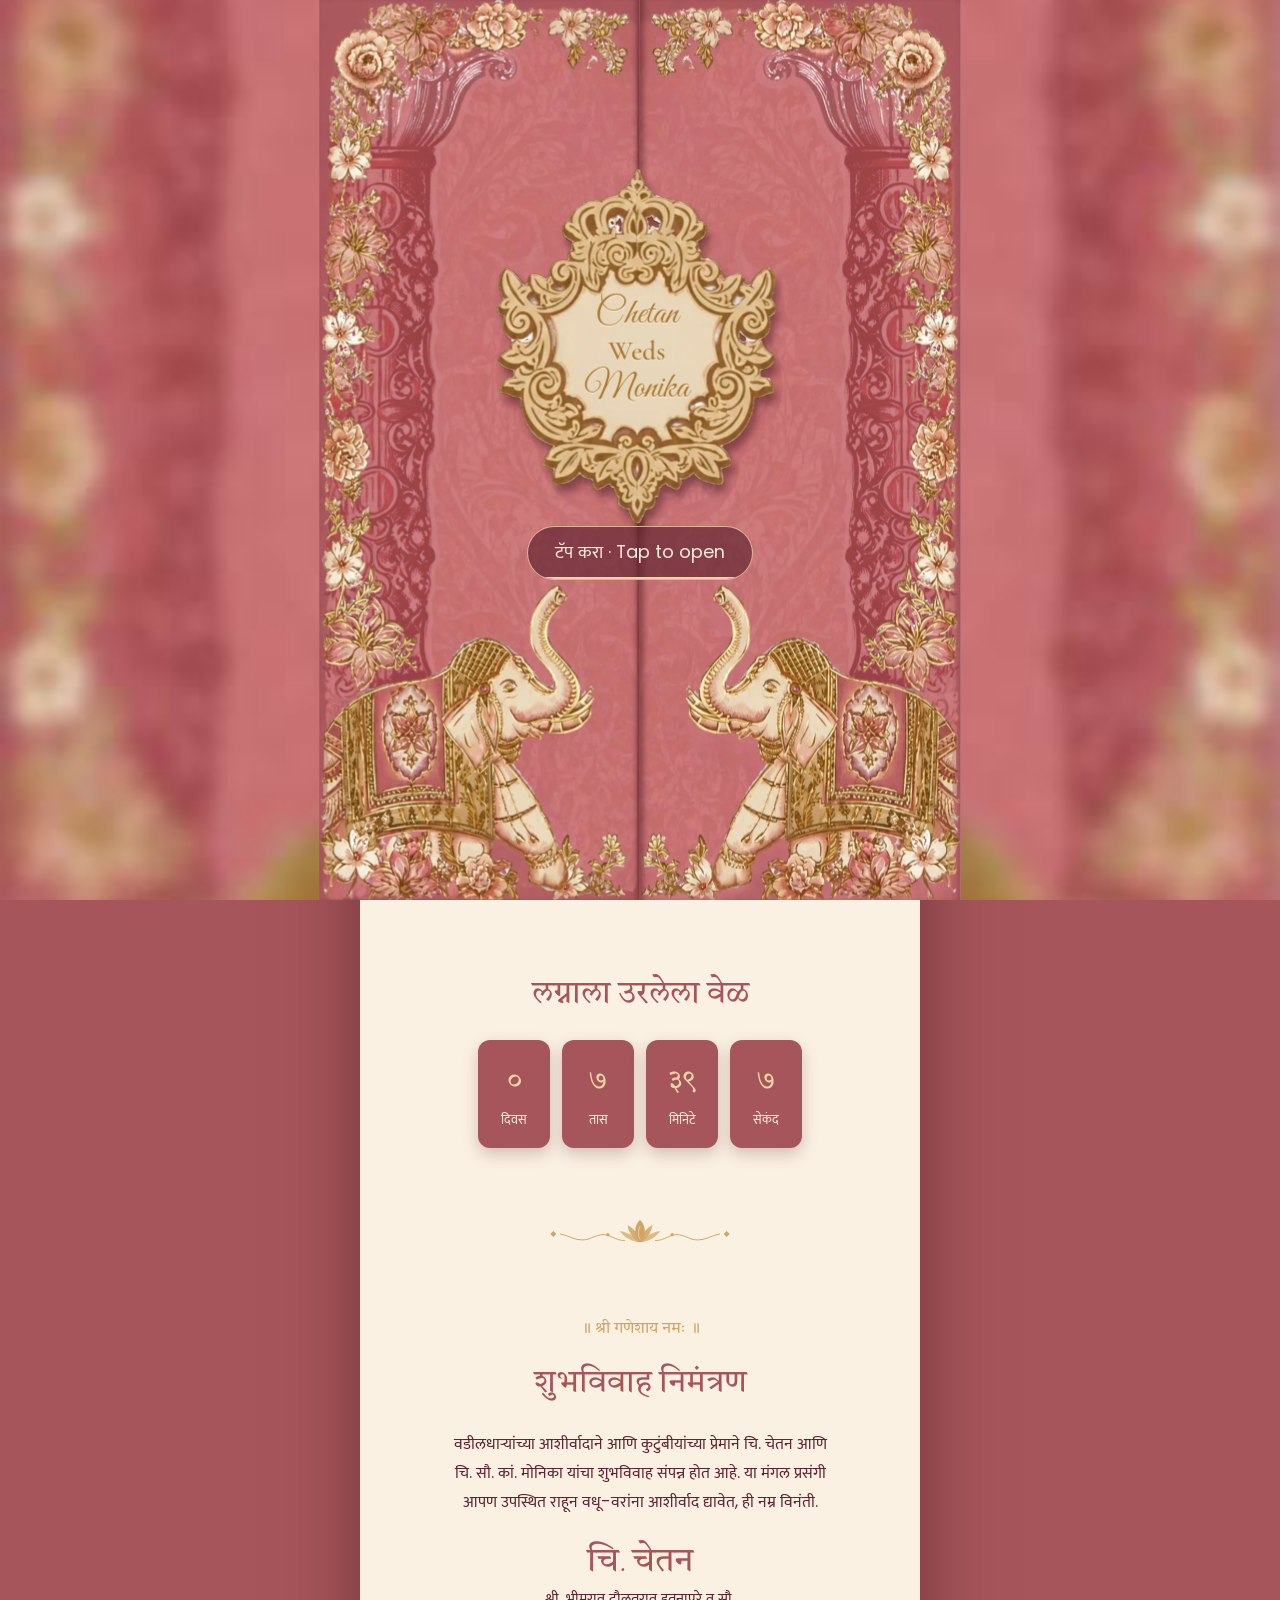
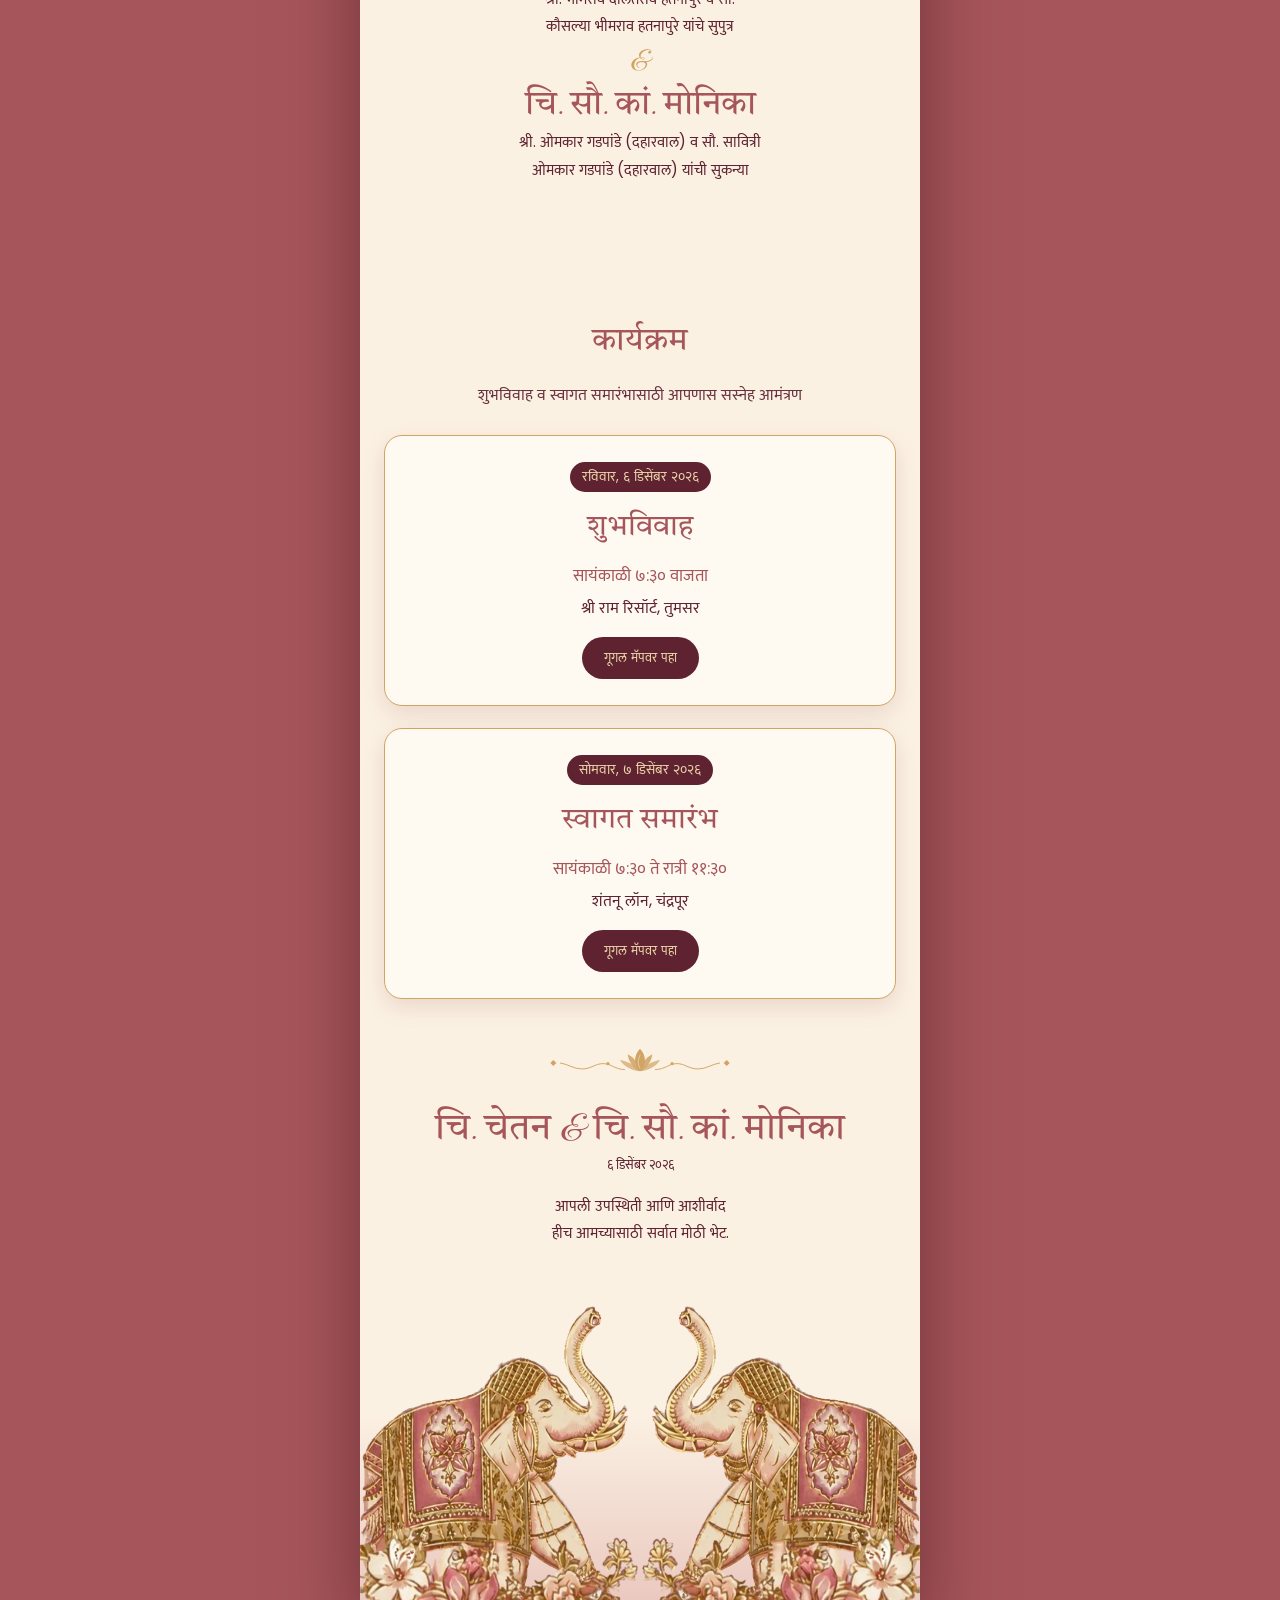
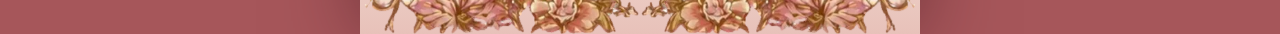
==== commit cf25af20: "Link preview: og:image (images/share.jpg), og:url and Twitter card tags on all pages Co-Authored-By:" ====
--- a/index.html
+++ b/index.html
@@ -6,6 +6,12 @@
 		<meta name="robots" content="noindex, nofollow" />
 		<meta http-equiv="refresh" content="0; url=guest/" />
 		<title>Chetan &amp; Monika | Wedding Invitation</title>
+		<meta property="og:type" content="website" />
+		<meta property="og:title" content="Chetan &amp; Monika | Wedding Invitation" />
+		<meta property="og:description" content="With joy we invite you to the wedding of Chetan and Monika, 6 December 2026, Shree Ram Resort, Tumsar." />
+		<meta property="og:url" content="https://chchetanh.github.io/Wedding_Invite/guest/" />
+		<meta property="og:image" content="https://chchetanh.github.io/Wedding_Invite/images/share.jpg" />
+		<meta name="twitter:card" content="summary_large_image" />
 		<script>location.replace("guest/");</script>
 	</head>
 	<body style="margin: 0; padding: 3rem 1rem; text-align: center; font-family: sans-serif; background: #f8ecdb; color: #5e2230">
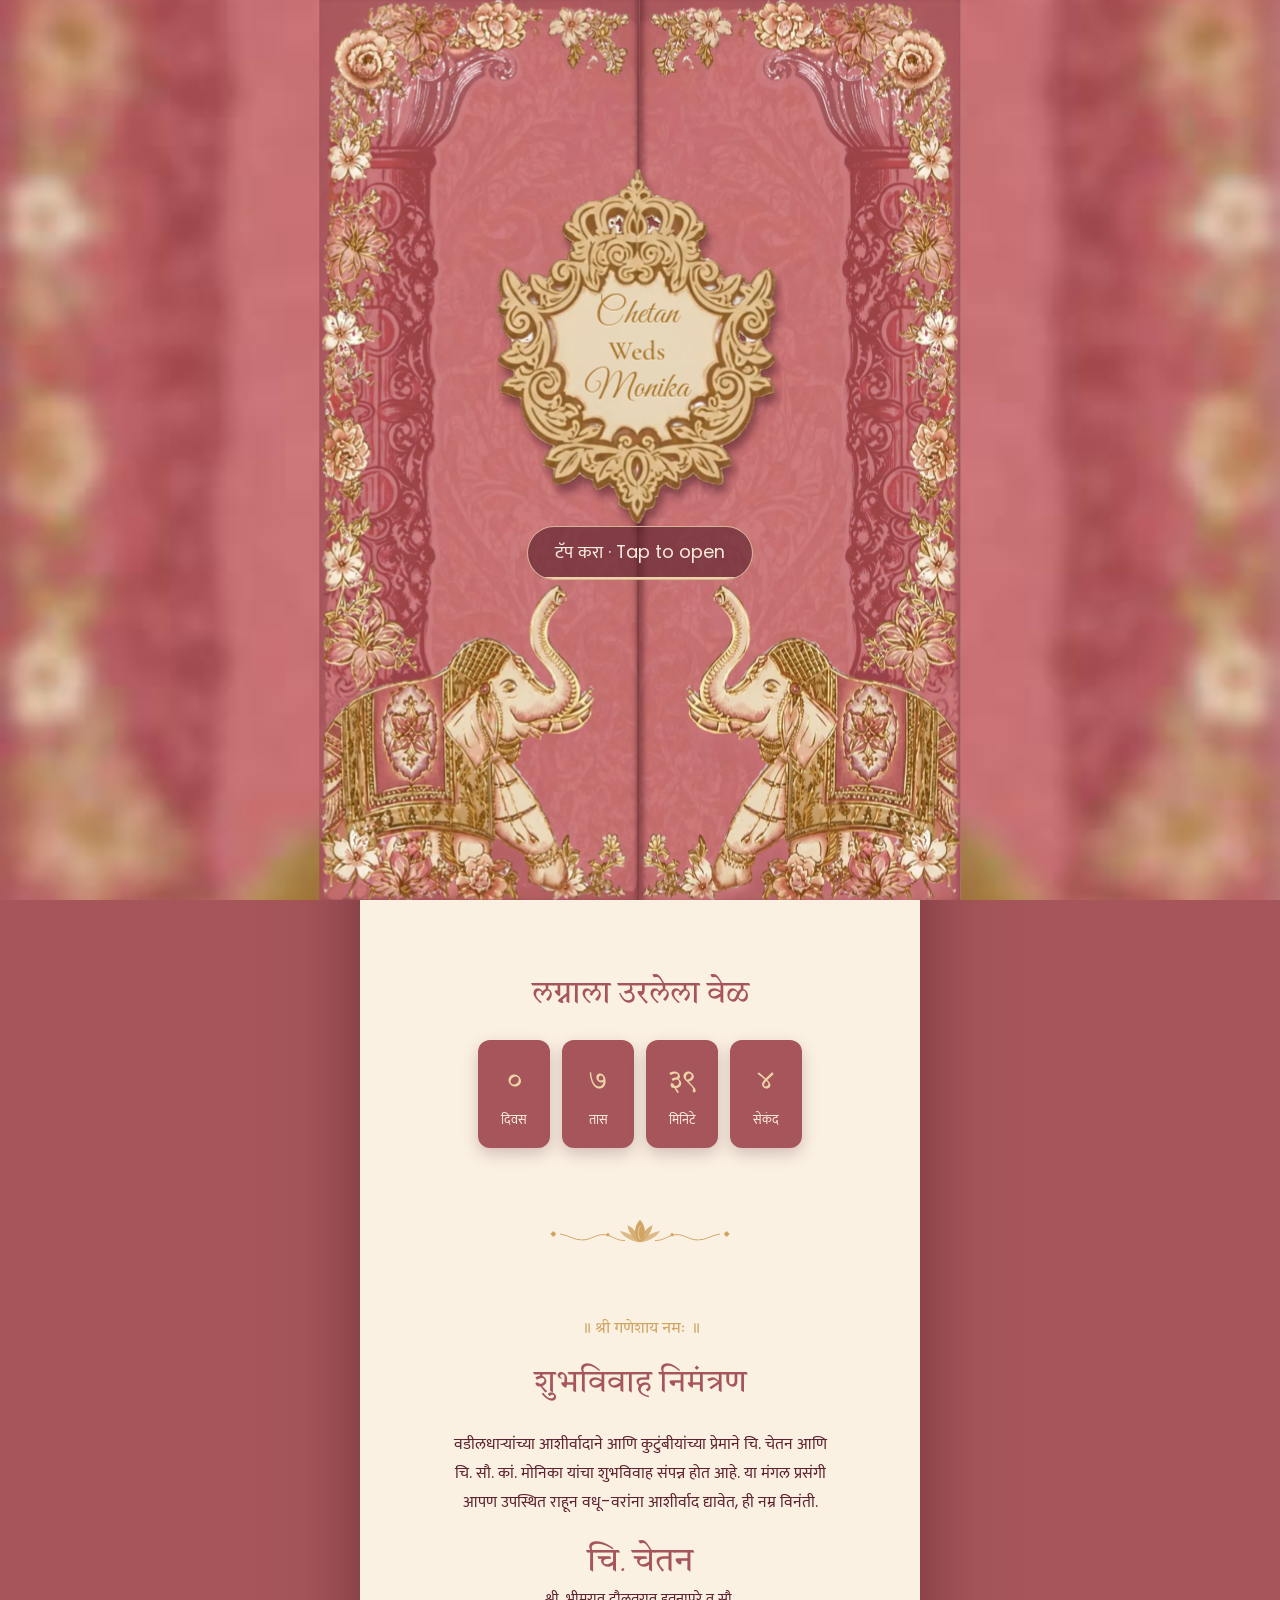
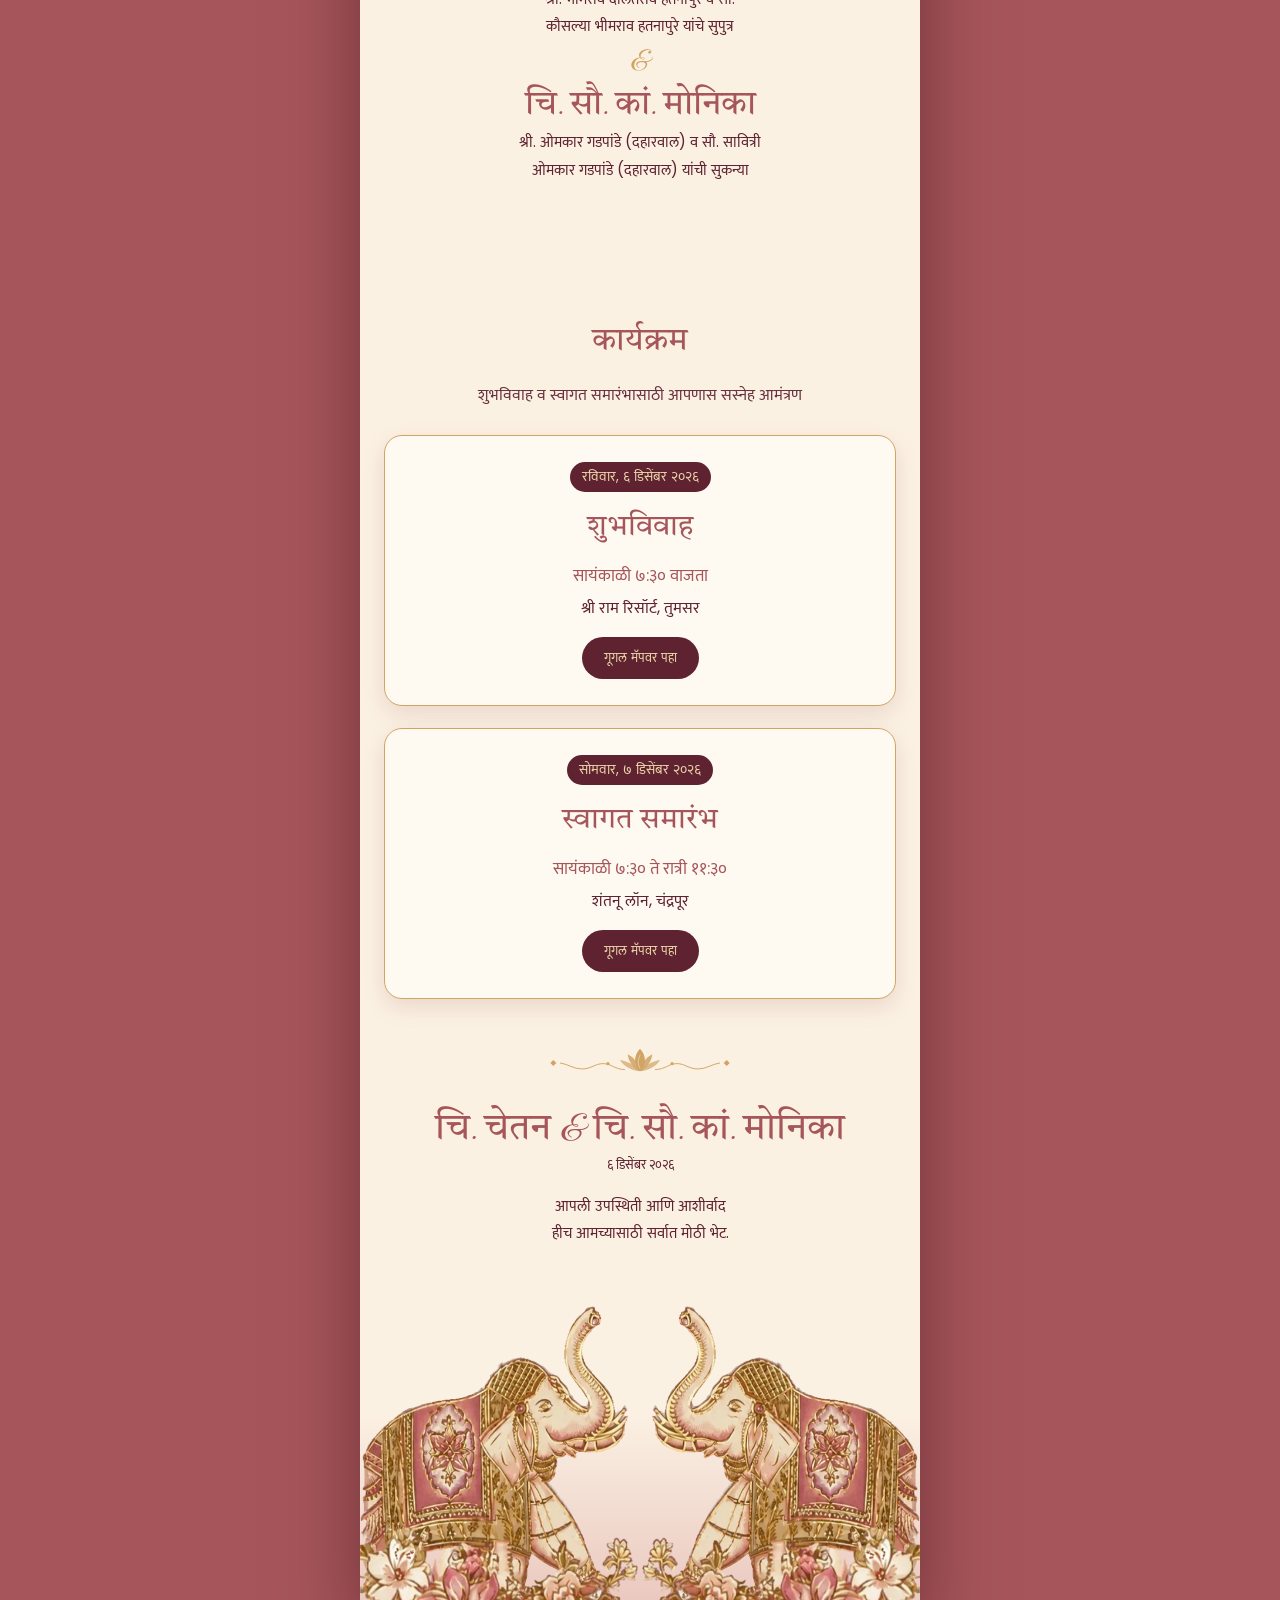
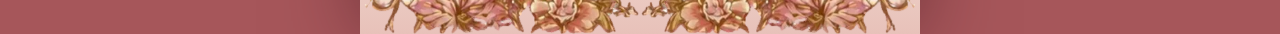
==== commit b224c6ff: "Link preview: baseline JPEG share image and extra og:image tags Co-Authored-By: Claude Sonnet 5.5 <n" ====
--- a/index.html
+++ b/index.html
@@ -11,6 +11,9 @@
 		<meta property="og:description" content="With joy we invite you to the wedding of Chetan and Monika, 6 December 2026, Shree Ram Resort, Tumsar." />
 		<meta property="og:url" content="https://chchetanh.github.io/Wedding_Invite/guest/" />
 		<meta property="og:image" content="https://chchetanh.github.io/Wedding_Invite/images/share.jpg" />
+		<meta property="og:image:secure_url" content="https://chchetanh.github.io/Wedding_Invite/images/share.jpg" />
+		<meta property="og:image:type" content="image/jpeg" />
+		<meta property="og:image:alt" content="Chetan Weds Monika wedding invitation" />
 		<meta name="twitter:card" content="summary_large_image" />
 		<script>location.replace("guest/");</script>
 	</head>
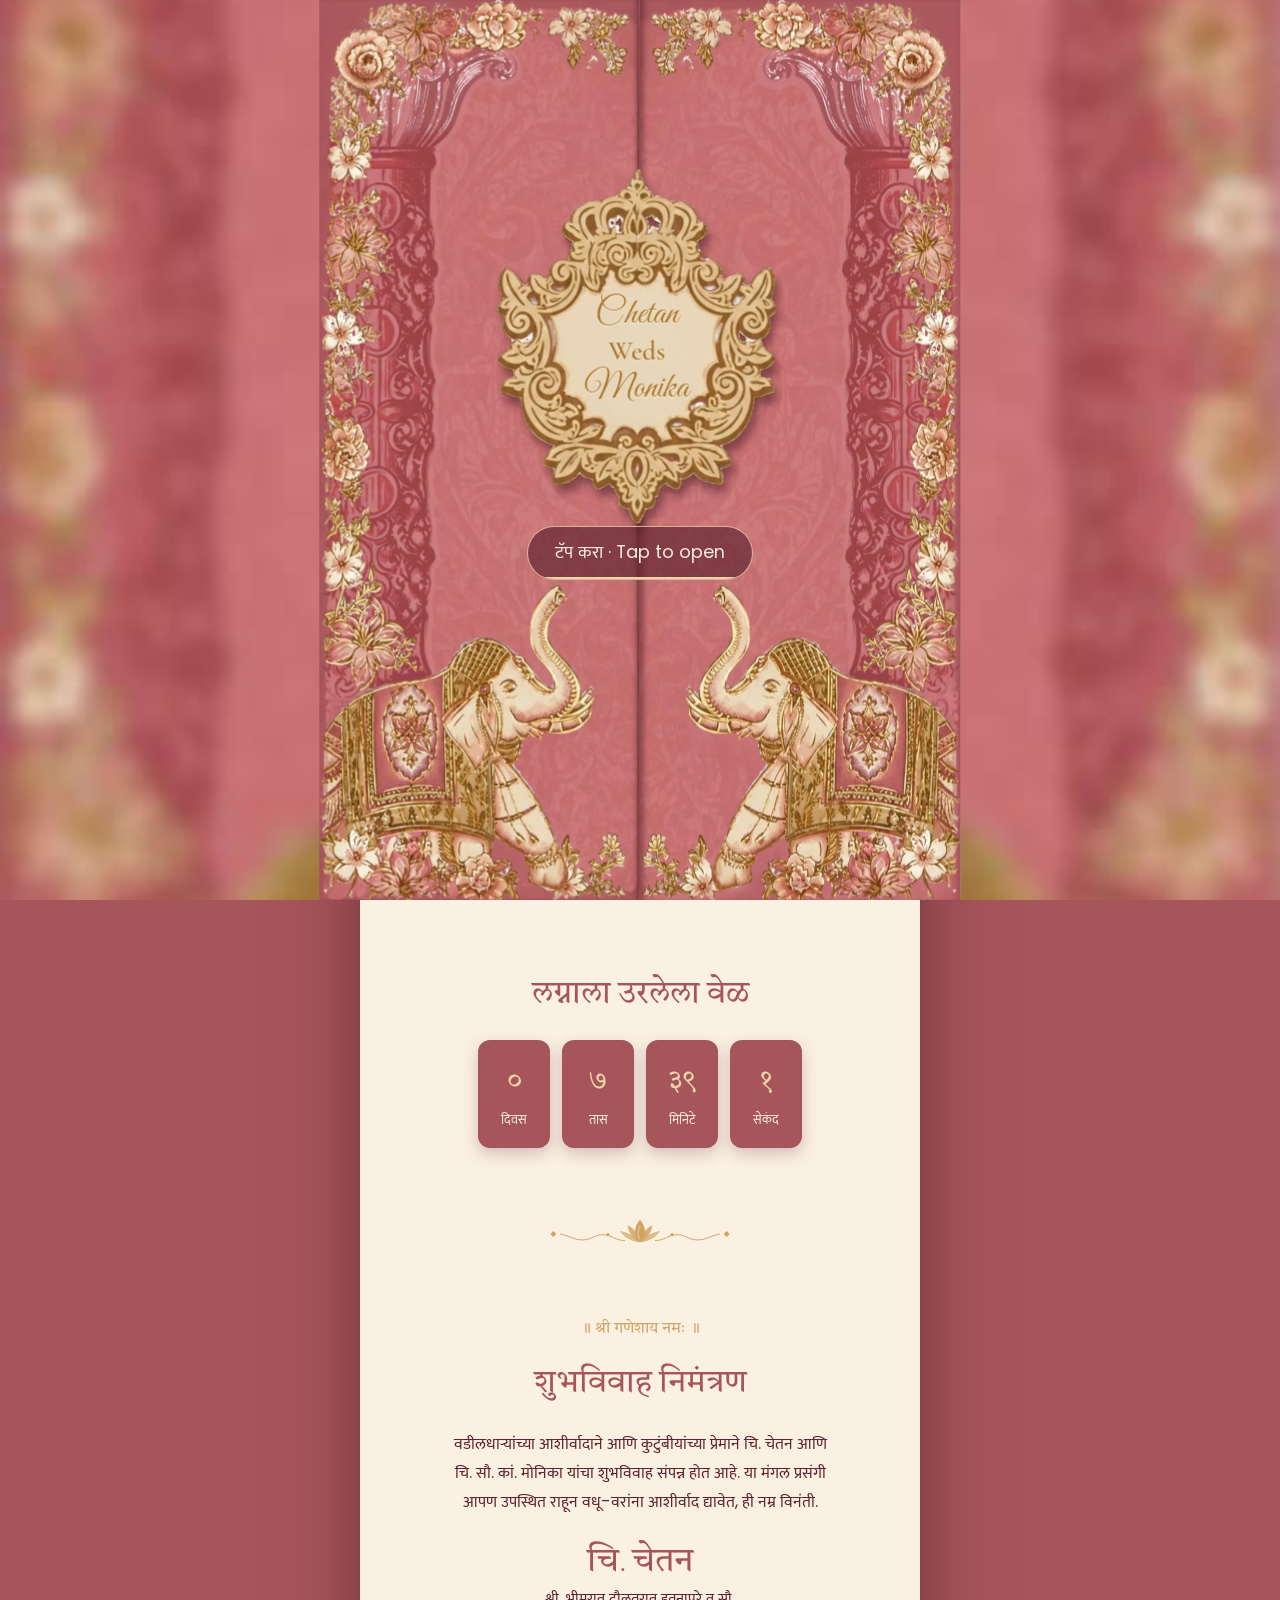
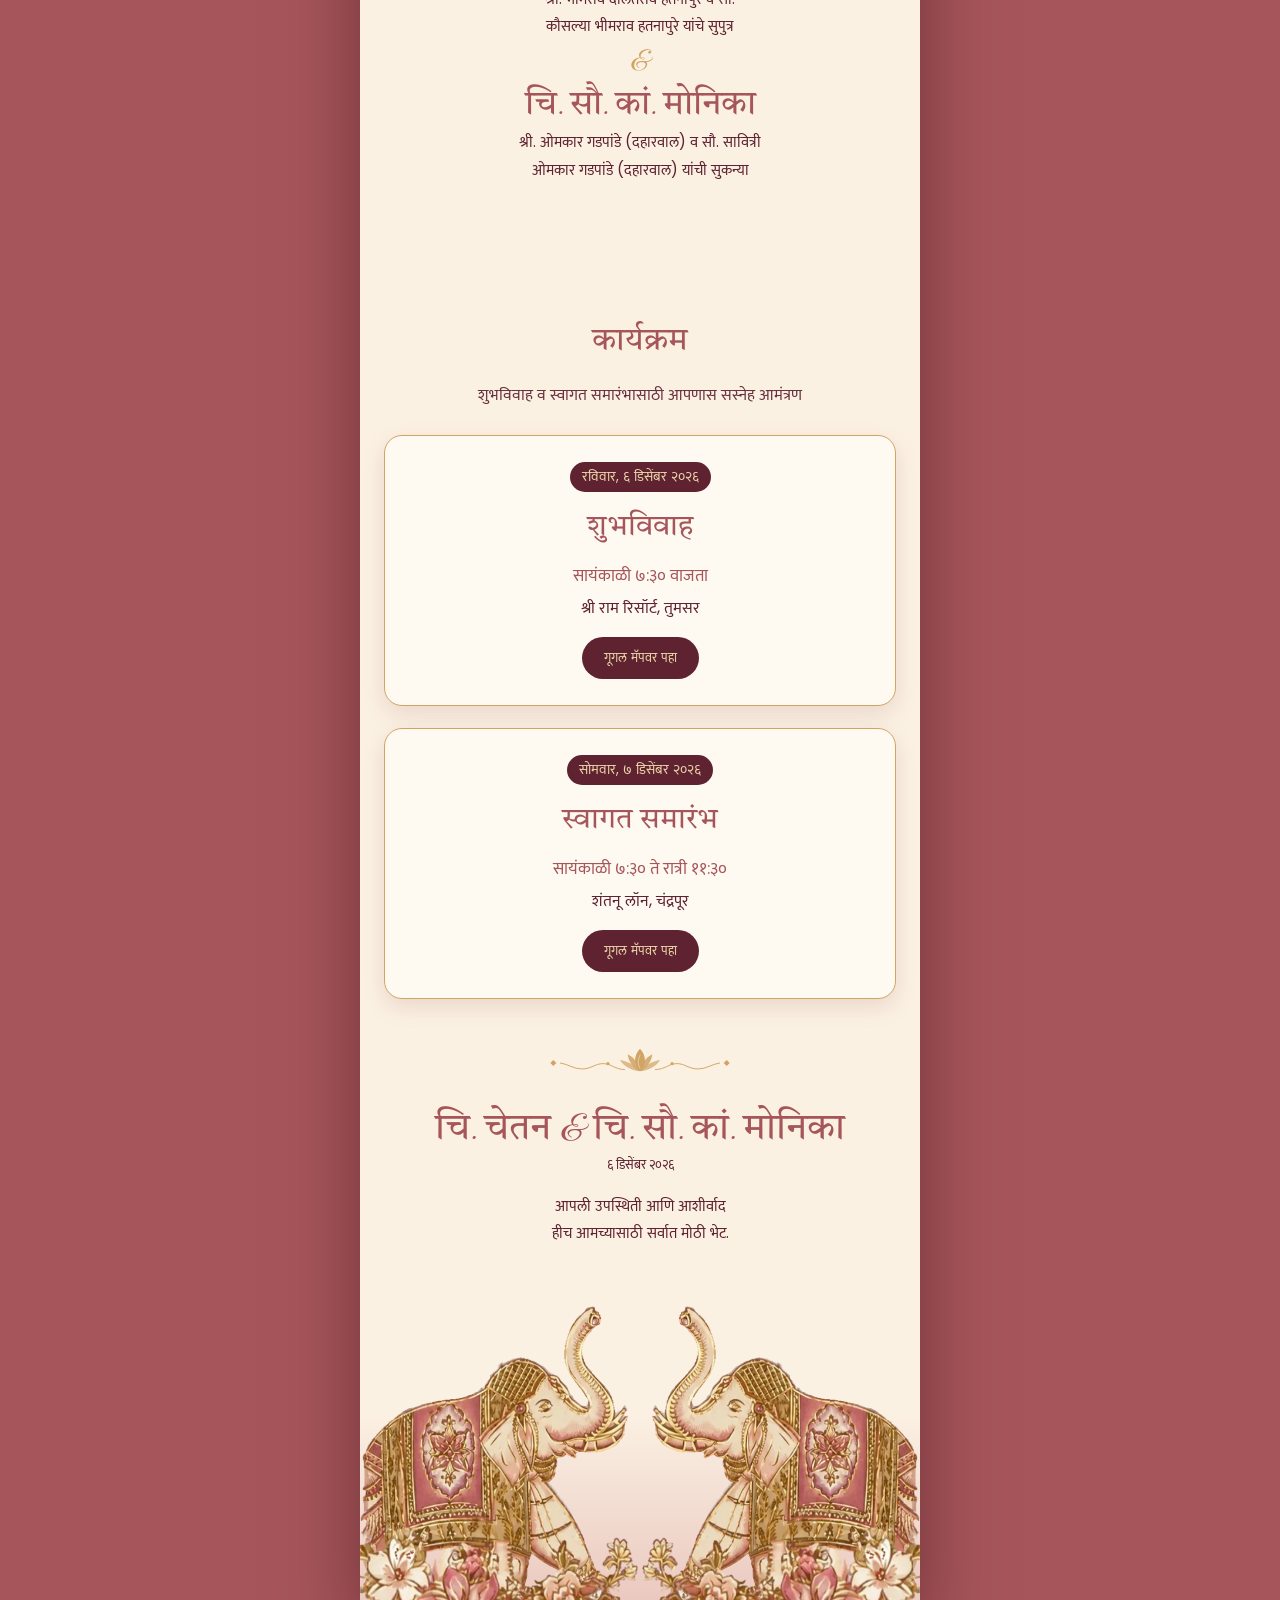
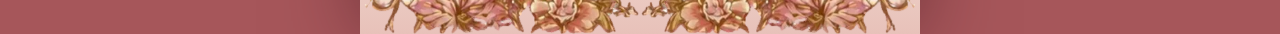
==== commit 44d40ecc: "Remove og:url so /guest, /guest/, /family and /family/ all preview the same way Co-Authored-By: Clau" ====
--- a/index.html
+++ b/index.html
@@ -9,7 +9,6 @@
 		<meta property="og:type" content="website" />
 		<meta property="og:title" content="Chetan &amp; Monika | Wedding Invitation" />
 		<meta property="og:description" content="With joy we invite you to the wedding of Chetan and Monika, 6 December 2026, Shree Ram Resort, Tumsar." />
-		<meta property="og:url" content="https://chchetanh.github.io/Wedding_Invite/guest/" />
 		<meta property="og:image" content="https://chchetanh.github.io/Wedding_Invite/images/share.jpg" />
 		<meta property="og:image:secure_url" content="https://chchetanh.github.io/Wedding_Invite/images/share.jpg" />
 		<meta property="og:image:type" content="image/jpeg" />
